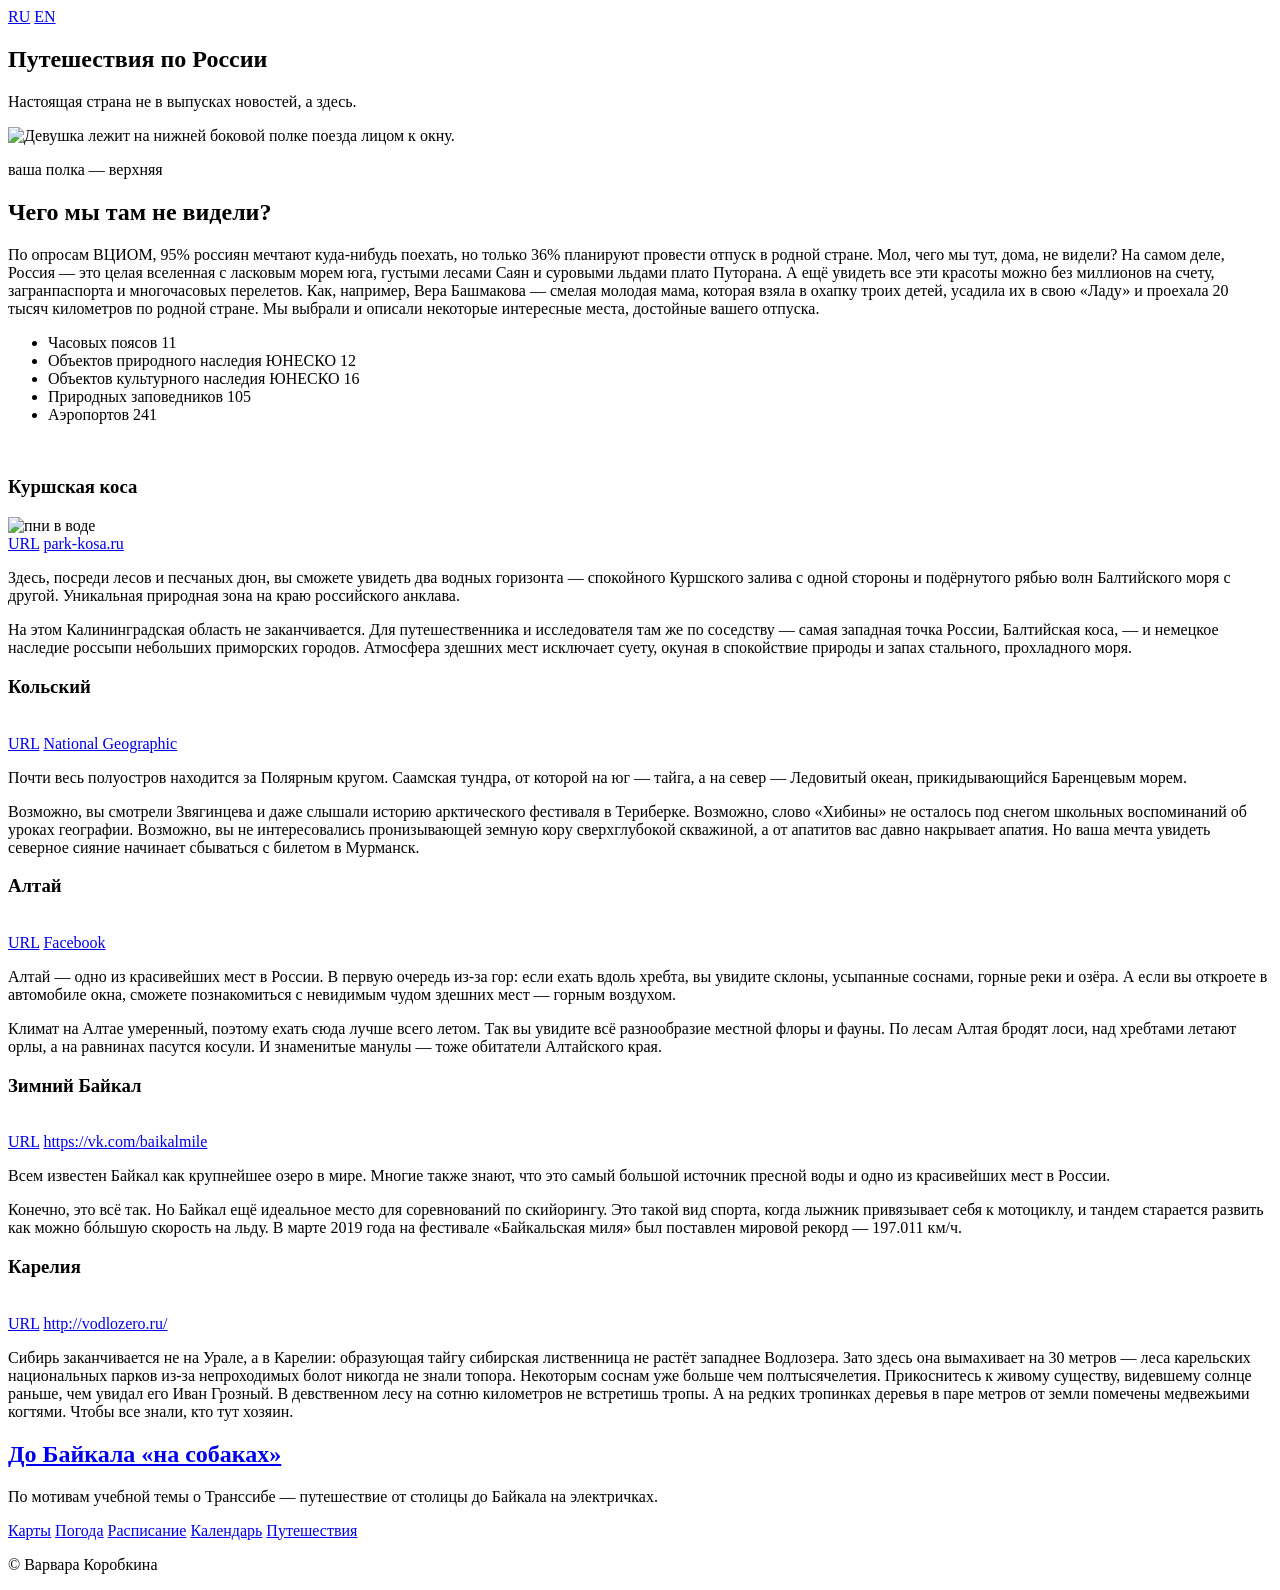
==== index.html @ 1b1a6d59 "испарвленная верства по итогам лайвкодинга" ====
<!DOCTYPE html>
<html lang="ru">
<head>
    <meta charset="UTF-8">
    <meta http-equiv="X-UA-Compatible" content="IE=edge">
    <meta name="viewport" content="width=device-width, initial-scale=1.0">
    <link rel="stylesheet" href="./pages/index.css">
    <title>Document</title>
</head>
<body>
    <div class="page">
      <header class="header">
        <div class="logo"></div>
        <div class="header__lang-links">
            <a class="header__lang-link" href="#">RU</a>
            <a class="header__lang-link" href="#">EN</a>
        </div>
      </header>  
      <section class="lead">
        <h1 class="lead__title">Путешествия по России</h2>
        <p class="lead__subtitle">Настоящая страна не в выпусках новостей, а здесь.</p>
        <img class="lead__main-illustration" src="./images/kalegin-michail-179870-unsplash.jpeg" alt="Девушка лежит на нижней боковой полке поезда лицом к окну.">
        <div class="lead__map"></div>
        <p class="lead__caption">ваша полка — верхняя</p>
        </section> 
      <section class="intro">
        <h2 class="intro__title">Чего мы там не видели?</h2>
        <p class="intro__text">По опросам ВЦИОМ, 95% россиян мечтают куда-нибудь поехать, но только 36% планируют провести отпуск в родной стране.
        Мол, чего мы тут, дома, не видели? На самом деле, Россия — это целая вселенная с ласковым морем юга, густыми лесами 
        Саян и суровыми льдами плато Путорана. А ещё увидеть все эти красоты можно без миллионов на счету, 
        загранпаспорта и многочасовых перелетов. Как, например, Вера Башмакова — смелая молодая мама, 
        которая взяла в охапку троих детей, усадила их в свою «Ладу» и проехала 20 тысяч километров по родной стране. 
        Мы выбрали и описали некоторые интересные места, достойные вашего отпуска.</p>
        <ul class="list">
          <li class="list__item">Часовых поясов 11</li>
          <li class="list__item">Объектов природного наследия ЮНЕСКО 12</li>
          <li class="list__item">Объектов культурного наследия ЮНЕСКО 16</li>
          <li class="list__item">Природных заповедников 105</li>
          <li class="list__item">Аэропортов 241</li>
        </ul>
      </section>
      <section class="photo-grid">
        <img class="phpto-grid__item" src="./images/1__item.png" alt="">
        <img class="phpto-grid__item" src="./images/2__item.png" alt="">
        <img class="phpto-grid__item" src="./images/3__item.png" alt="">
        <img class="phpto-grid__item" src="./images/4__item.png" alt="">
        <img class="phpto-grid__item" src="./images/5__item.png" alt="">
        <img class="phpto-grid__item" src="./images/6__item.png" alt="">
        <img class="phpto-grid__item" src="./images/7__item.png" alt="">
        <img class="phpto-grid__item" src="./images/8__item.png" alt="">
        <img class="phpto-grid__item" src="./images/9__item.png" alt="">
        <img class="phpto-grid__item" src="./images/10__item.png" alt="">
        <img class="phpto-grid__item" src="./images/11__item.png" alt="">
        <img class="phpto-grid__item" src="./images/12__item.png" alt="">
      </section>
      <section class="places">
        <div class="place">
          <h3 class="place__title">Куршская коса</h3>
          <img class="place__image" src="./images/kurshskaya-kosa__image.png" alt="пни в воде">
          <div class="place__website">
            <a class="place__url-heading" href="#">URL</a>
            <a class="place__link" href="http://park-kosa.ru">park-kosa.ru</a>
          </div>
          <p class="place__paragraph">Здесь, посреди лесов и песчаных дюн, вы сможете увидеть два водных горизонта — спокойного Куршского залива с одной стороны 
              и подёрнутого рябью волн Балтийского моря 
              с другой. Уникальная природная зона на краю российского анклава.</p>
          <p class="place__paragraph">На этом Калининградская область не заканчивается. Для путешественника 
              и исследователя там же по соседству — самая западная точка России, Балтийская коса, — 
              и немецкое наследие россыпи небольших приморских городов. Атмосфера здешних мест исключает суету, окуная в спокойствие природы 
              и запах стального, прохладного моря.</p>
        </div>
        <div class="place">
          <h3 class="place__title">Кольский</h3>
          <img class="place__image" src="./images/kolskiy__image.png" alt="">
          <div class="place__website">
            <a class="place__url-heading" href="#">URL</a>
            <a class="place__link" href="https://yourshot.nationalgeographic.com/photos/?keywords=kolskiy">National Geographic</a>
          </div>
          <p class="place__paragraph">Почти весь полуостров находится за Полярным кругом. Саамская тундра, от которой на юг — 
            тайга, а на север — Ледовитый океан, прикидывающийся Баренцевым морем.</p>
          <p class="place__paragraph">Возможно, вы смотрели Звягинцева и даже слышали историю арктического фестиваля 
            в Териберке. Возможно, слово «Хибины» не осталось под снегом школьных воспоминаний 
            об уроках географии. Возможно, вы не интересовались пронизывающей земную кору сверхглубокой скважиной, а от апатитов вас давно накрывает апатия. Но ваша мечта увидеть северное сияние начинает сбываться с билетом
            в Мурманск.</p>
        </div>
        <div class="place">
          <h3 class="place__title">Алтай</h3>
          <img class="place__image" src="./images/altay__image.png" alt="">
          <div class="place__website">
            <a class="place__url-heading" href="#">URL</a>
            <a class="place__link" href="https://www.facebook.com/vera.bashmakova/posts/10156011613718822">Facebook</a>
          </div>
          <p class="place__paragraph">Алтай — одно из красивейших мест в России. 
            В первую очередь из-за гор: если ехать вдоль хребта, вы увидите склоны, усыпанные соснами, горные реки и озёра. А если вы откроете 
            в автомобиле окна, сможете познакомиться 
            с невидимым чудом здешних мест — горным воздухом.</p>
          <p class="place__paragraph">Климат на Алтае умеренный, поэтому ехать сюда лучше всего летом. Так вы увидите всё разнообразие местной флоры и фауны. По лесам Алтая бродят лоси, над хребтами летают орлы, 
            а на равнинах пасутся косули. И знаменитые манулы — тоже обитатели Алтайского края.</p>
        </div>
        <div class="place">
          <h3 class="place__title">Зимний Байкал</h3>
          <img class="place__image" src="./images/zim-baykal__image.png" alt="">
          <div class="place__website">
            <a class="place__url-heading" href="#">URL</a>
            <a class="place__link" href="https://vk.com/baikalmile">https://vk.com/baikalmile</a>
          </div>
          <p class="place__paragraph">Всем известен Байкал как крупнейшее озеро 
            в мире. Многие также знают, что это самый большой источник пресной воды и одно 
            из красивейших мест в России.</p>
          <p class="place__paragraph">Конечно, это всё так. 
            Но Байкал ещё идеальное место для соревнований по скийорингу. 
            Это такой вид спорта, когда лыжник привязывает себя к мотоциклу, 
            и тандем старается развить как можно бóльшую скорость на льду. 
            В марте 2019 года на фестивале «Байкальская миля» был поставлен мировой рекорд — 197.011 км/ч.</p>
        </div>
        <div class="place">
          <h3 class="place__title">Карелия</h3>
          <img class="place__image" src="./images/kareliya__image.png" alt="">
          <div class="place__website">
            <a class="place__url-heading" href="#">URL</a>
            <a class="place__link" href="http://vodlozero.ru">http://vodlozero.ru/</a>
          </div>
          <p class="place__paragraph">Сибирь заканчивается не на Урале, а в Карелии: образующая тайгу сибирская лиственница не растёт западнее Водлозера. 
            Зато здесь она вымахивает на 30 метров — леса карельских национальных парков из-за непроходимых болот никогда не знали топора. 
            Некоторым соснам уже больше чем полтысячелетия. Прикоснитесь к живому существу, видевшему солнце раньше, чем увидал его Иван Грозный. 
            В девственном лесу на сотню километров не встретишь тропы. А на редких тропинках деревья в паре метров от земли помечены медвежьими когтями. 
            Чтобы все знали, кто тут хозяин.</p>
        </div>
      </section>
      <section class="cover">
        <a class="cover__link" href="https://stampsy.com/na-elektrichkakh-do-baikala"><h2 class="cover__title">До Байкала «на собаках»</h2></a>
        <p class="cover__subtitle">По мотивам учебной темы о Транссибе — путешествие от столицы до Байкала на электричках.</p>
        <div class="cover__overlay"></div>
      </section>
      <footer class="footer">
        <nav class="footer__navigation">
            <a class="footer__link" href="https://yandex.ru/maps">Карты</a>
            <a class="footer__link" href="https://yandex.ru/pogoda">Погода</a>
            <a class="footer__link" href="https://rasp.yandex.ru">Расписание</a>
            <a class="footer__link" href="https://calendar.yandex.ru">Календарь</a>
            <a class="footer__link" href="https://travel.yandex.ru">Путешествия</a>
        </nav>
        <p class="footer__copyright">&copy; Варвара Коробкина</p>
      </footer>

    
</body>
</html>
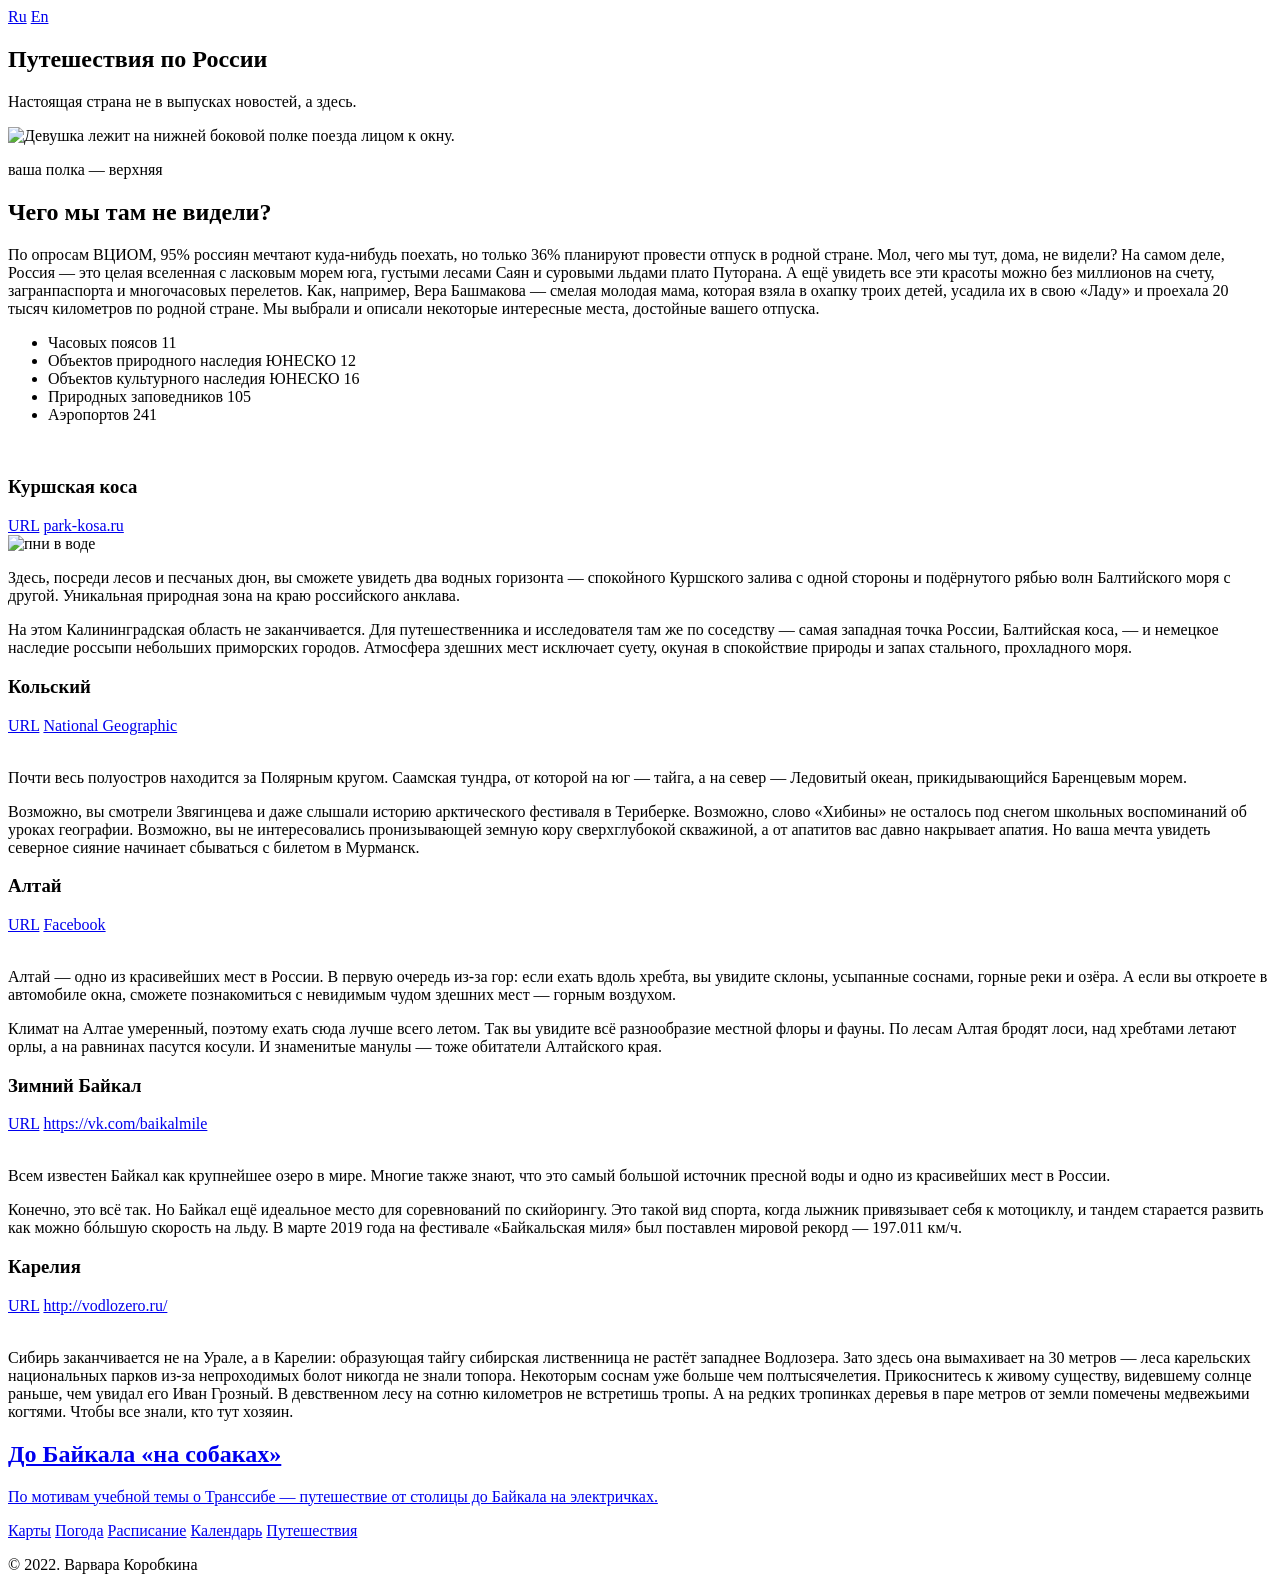
==== commit 60039d57: "медиазапросы" ====
--- a/index.html
+++ b/index.html
@@ -1,5 +1,5 @@
 <!DOCTYPE html>
-<html lang="ru">
+<html lang="en">
 <head>
     <meta charset="UTF-8">
     <meta http-equiv="X-UA-Compatible" content="IE=edge">
@@ -12,15 +12,14 @@
       <header class="header">
         <div class="logo"></div>
         <div class="header__lang-links">
-            <a class="header__lang-link" href="#">RU</a>
-            <a class="header__lang-link" href="#">EN</a>
+            <a class="header__lang-link" href="#">Ru</a>
+            <a class="header__lang-link" href="#">En</a>
         </div>
       </header>  
       <section class="lead">
-        <h1 class="lead__title">Путешествия по России</h2>
+        <h1 class="lead__title">Путешествия по России</h1>
         <p class="lead__subtitle">Настоящая страна не в выпусках новостей, а здесь.</p>
-        <img class="lead__main-illustration" src="./images/kalegin-michail-179870-unsplash.jpeg" alt="Девушка лежит на нижней боковой полке поезда лицом к окну.">
-        <div class="lead__map"></div>
+        <img class="lead__main-illustration" src="./images/lead__image.png" alt="Девушка лежит на нижней боковой полке поезда лицом к окну.">
         <p class="lead__caption">ваша полка — верхняя</p>
         </section> 
       <section class="intro">
@@ -31,106 +30,117 @@
         загранпаспорта и многочасовых перелетов. Как, например, Вера Башмакова — смелая молодая мама, 
         которая взяла в охапку троих детей, усадила их в свою «Ладу» и проехала 20 тысяч километров по родной стране. 
         Мы выбрали и описали некоторые интересные места, достойные вашего отпуска.</p>
-        <ul class="list">
-          <li class="list__item">Часовых поясов 11</li>
-          <li class="list__item">Объектов природного наследия ЮНЕСКО 12</li>
-          <li class="list__item">Объектов культурного наследия ЮНЕСКО 16</li>
-          <li class="list__item">Природных заповедников 105</li>
-          <li class="list__item">Аэропортов 241</li>
+        <ul class="intro__list">
+          <li class="intro__list-item">Часовых поясов 11</li>
+          <li class="intro__list-item">Объектов природного наследия ЮНЕСКО 12</li>
+          <li class="intro__list-item">Объектов культурного наследия ЮНЕСКО 16</li>
+          <li class="intro__list-item">Природных заповедников 105</li>
+          <li class="intro__list-item">Аэропортов 241</li>
         </ul>
       </section>
       <section class="photo-grid">
-        <img class="phpto-grid__item" src="./images/1__item.png" alt="">
-        <img class="phpto-grid__item" src="./images/2__item.png" alt="">
-        <img class="phpto-grid__item" src="./images/3__item.png" alt="">
-        <img class="phpto-grid__item" src="./images/4__item.png" alt="">
-        <img class="phpto-grid__item" src="./images/5__item.png" alt="">
-        <img class="phpto-grid__item" src="./images/6__item.png" alt="">
-        <img class="phpto-grid__item" src="./images/7__item.png" alt="">
-        <img class="phpto-grid__item" src="./images/8__item.png" alt="">
-        <img class="phpto-grid__item" src="./images/9__item.png" alt="">
-        <img class="phpto-grid__item" src="./images/10__item.png" alt="">
-        <img class="phpto-grid__item" src="./images/11__item.png" alt="">
-        <img class="phpto-grid__item" src="./images/12__item.png" alt="">
+        <img class="photo-grid__item" src="./images/1__item.png" alt="">
+        <img class="photo-grid__item" src="./images/2__item.png" alt="">
+        <img class="photo-grid__item" src="./images/3__item.png" alt="">
+        <img class="photo-grid__item" src="./images/4__item.png" alt="">
+        <img class="photo-grid__item" src="./images/5__item.png" alt="">
+        <img class="photo-grid__item" src="./images/6__item.png" alt="">
+        <img class="photo-grid__item" src="./images/7__item.png" alt="">
+        <img class="photo-grid__item" src="./images/8__item.png" alt="">
+        <img class="photo-grid__item" src="./images/9__item.png" alt="">
+        <img class="photo-grid__item" src="./images/10__item.png" alt="">
+        <img class="photo-grid__item" src="./images/11__item.png" alt="">
+        <img class="photo-grid__item" src="./images/12__item.png" alt="">
       </section>
       <section class="places">
-        <div class="place">
+        <article class="place">
           <h3 class="place__title">Куршская коса</h3>
-          <img class="place__image" src="./images/kurshskaya-kosa__image.png" alt="пни в воде">
           <div class="place__website">
             <a class="place__url-heading" href="#">URL</a>
             <a class="place__link" href="http://park-kosa.ru">park-kosa.ru</a>
           </div>
-          <p class="place__paragraph">Здесь, посреди лесов и песчаных дюн, вы сможете увидеть два водных горизонта — спокойного Куршского залива с одной стороны 
+          <img class="place__image" src="./images/kurshskaya-kosa__image.png" alt="пни в воде">
+          <div class="plase__text">
+            <p class="place__paragraph">Здесь, посреди лесов и песчаных дюн, вы сможете увидеть два водных горизонта — спокойного Куршского залива с одной стороны 
               и подёрнутого рябью волн Балтийского моря 
               с другой. Уникальная природная зона на краю российского анклава.</p>
-          <p class="place__paragraph">На этом Калининградская область не заканчивается. Для путешественника 
+            <p class="place__paragraph">На этом Калининградская область не заканчивается. Для путешественника 
               и исследователя там же по соседству — самая западная точка России, Балтийская коса, — 
               и немецкое наследие россыпи небольших приморских городов. Атмосфера здешних мест исключает суету, окуная в спокойствие природы 
               и запах стального, прохладного моря.</p>
-        </div>
-        <div class="place">
+          </div>
+        </article>
+        <article class="place">
           <h3 class="place__title">Кольский</h3>
-          <img class="place__image" src="./images/kolskiy__image.png" alt="">
           <div class="place__website">
             <a class="place__url-heading" href="#">URL</a>
             <a class="place__link" href="https://yourshot.nationalgeographic.com/photos/?keywords=kolskiy">National Geographic</a>
           </div>
-          <p class="place__paragraph">Почти весь полуостров находится за Полярным кругом. Саамская тундра, от которой на юг — 
-            тайга, а на север — Ледовитый океан, прикидывающийся Баренцевым морем.</p>
-          <p class="place__paragraph">Возможно, вы смотрели Звягинцева и даже слышали историю арктического фестиваля 
-            в Териберке. Возможно, слово «Хибины» не осталось под снегом школьных воспоминаний 
-            об уроках географии. Возможно, вы не интересовались пронизывающей земную кору сверхглубокой скважиной, а от апатитов вас давно накрывает апатия. Но ваша мечта увидеть северное сияние начинает сбываться с билетом
-            в Мурманск.</p>
-        </div>
-        <div class="place">
+          <img class="place__image" src="./images/kolskiy__image.png" alt="">
+          <div class="plase__text">
+            <p class="place__paragraph">Почти весь полуостров находится за Полярным кругом. Саамская тундра, от которой на юг — 
+              тайга, а на север — Ледовитый океан, прикидывающийся Баренцевым морем.</p>
+            <p class="place__paragraph"> Возможно, вы смотрели Звягинцева и даже слышали историю арктического фестиваля 
+              в Териберке. Возможно, слово «Хибины» не осталось под снегом школьных воспоминаний 
+              об уроках географии. Возможно, вы не интересовались пронизывающей земную кору сверхглубокой скважиной, а от апатитов вас давно накрывает апатия. Но ваша мечта увидеть северное сияние начинает сбываться с билетом
+              в Мурманск.</p>
+          </div>
+        </article>
+        <article class="place">
           <h3 class="place__title">Алтай</h3>
-          <img class="place__image" src="./images/altay__image.png" alt="">
           <div class="place__website">
             <a class="place__url-heading" href="#">URL</a>
             <a class="place__link" href="https://www.facebook.com/vera.bashmakova/posts/10156011613718822">Facebook</a>
           </div>
-          <p class="place__paragraph">Алтай — одно из красивейших мест в России. 
-            В первую очередь из-за гор: если ехать вдоль хребта, вы увидите склоны, усыпанные соснами, горные реки и озёра. А если вы откроете 
-            в автомобиле окна, сможете познакомиться 
-            с невидимым чудом здешних мест — горным воздухом.</p>
-          <p class="place__paragraph">Климат на Алтае умеренный, поэтому ехать сюда лучше всего летом. Так вы увидите всё разнообразие местной флоры и фауны. По лесам Алтая бродят лоси, над хребтами летают орлы, 
-            а на равнинах пасутся косули. И знаменитые манулы — тоже обитатели Алтайского края.</p>
-        </div>
-        <div class="place">
+          <img class="place__image" src="./images/altay__image.png" alt="">
+          <div class="plase__text">
+            <p class="place__paragraph">Алтай — одно из красивейших мест в России. 
+             В первую очередь из-за гор: если ехать вдоль хребта, вы увидите склоны, усыпанные соснами, горные реки и озёра. А если вы откроете 
+             в автомобиле окна, сможете познакомиться 
+             с невидимым чудом здешних мест — горным воздухом.</p>
+            <p class="place__paragraph">Климат на Алтае умеренный, поэтому ехать сюда лучше всего летом. Так вы увидите всё разнообразие местной флоры и фауны. По лесам Алтая бродят лоси, над хребтами летают орлы, 
+             а на равнинах пасутся косули. И знаменитые манулы — тоже обитатели Алтайского края.</p>
+          </div>
+        </article>
+        <article class="place">
           <h3 class="place__title">Зимний Байкал</h3>
-          <img class="place__image" src="./images/zim-baykal__image.png" alt="">
           <div class="place__website">
             <a class="place__url-heading" href="#">URL</a>
             <a class="place__link" href="https://vk.com/baikalmile">https://vk.com/baikalmile</a>
           </div>
-          <p class="place__paragraph">Всем известен Байкал как крупнейшее озеро 
+          <img class="place__image" src="./images/zim-baykal__image.png" alt="">
+          <div class="plase__text">
+            <p class="place__paragraph">Всем известен Байкал как крупнейшее озеро 
             в мире. Многие также знают, что это самый большой источник пресной воды и одно 
             из красивейших мест в России.</p>
-          <p class="place__paragraph">Конечно, это всё так. 
+            <p class="place__paragraph">Конечно, это всё так. 
             Но Байкал ещё идеальное место для соревнований по скийорингу. 
             Это такой вид спорта, когда лыжник привязывает себя к мотоциклу, 
             и тандем старается развить как можно бóльшую скорость на льду. 
             В марте 2019 года на фестивале «Байкальская миля» был поставлен мировой рекорд — 197.011 км/ч.</p>
-        </div>
-        <div class="place">
+          </div>
+        </article>
+        <article class="place">
           <h3 class="place__title">Карелия</h3>
-          <img class="place__image" src="./images/kareliya__image.png" alt="">
           <div class="place__website">
             <a class="place__url-heading" href="#">URL</a>
             <a class="place__link" href="http://vodlozero.ru">http://vodlozero.ru/</a>
           </div>
-          <p class="place__paragraph">Сибирь заканчивается не на Урале, а в Карелии: образующая тайгу сибирская лиственница не растёт западнее Водлозера. 
-            Зато здесь она вымахивает на 30 метров — леса карельских национальных парков из-за непроходимых болот никогда не знали топора. 
-            Некоторым соснам уже больше чем полтысячелетия. Прикоснитесь к живому существу, видевшему солнце раньше, чем увидал его Иван Грозный. 
-            В девственном лесу на сотню километров не встретишь тропы. А на редких тропинках деревья в паре метров от земли помечены медвежьими когтями. 
-            Чтобы все знали, кто тут хозяин.</p>
-        </div>
+          <img class="place__image" src="./images/kareliya__image.png" alt="">
+          <div class="plase__text">
+            <p class="place__paragraph">Сибирь заканчивается не на Урале, а в Карелии: образующая тайгу сибирская лиственница не растёт западнее Водлозера. 
+              Зато здесь она вымахивает на 30 метров — леса карельских национальных парков из-за непроходимых болот никогда не знали топора. 
+              Некоторым соснам уже больше чем полтысячелетия. Прикоснитесь к живому существу, видевшему солнце раньше, чем увидал его Иван Грозный. 
+              В девственном лесу на сотню километров не встретишь тропы. А на редких тропинках деревья в паре метров от земли помечены медвежьими когтями. 
+              Чтобы все знали, кто тут хозяин.</p>
+          </div>
+        </article>
       </section>
       <section class="cover">
-        <a class="cover__link" href="https://stampsy.com/na-elektrichkakh-do-baikala"><h2 class="cover__title">До Байкала «на собаках»</h2></a>
-        <p class="cover__subtitle">По мотивам учебной темы о Транссибе — путешествие от столицы до Байкала на электричках.</p>
-        <div class="cover__overlay"></div>
+        <a class="cover__link" href="https://stampsy.com/na-elektrichkakh-do-baikala">
+          <h2 class="cover__title">До Байкала «на собаках»</h2>
+          <p class="cover__subtitle">По мотивам учебной темы о Транссибе — путешествие от столицы до Байкала на электричках.</p>
+        </a>
       </section>
       <footer class="footer">
         <nav class="footer__navigation">
@@ -140,7 +150,7 @@
             <a class="footer__link" href="https://calendar.yandex.ru">Календарь</a>
             <a class="footer__link" href="https://travel.yandex.ru">Путешествия</a>
         </nav>
-        <p class="footer__copyright">&copy; Варвара Коробкина</p>
+        <p class="footer__copyright">&copy; 2022. Варвара Коробкина</p>
       </footer>
 
     
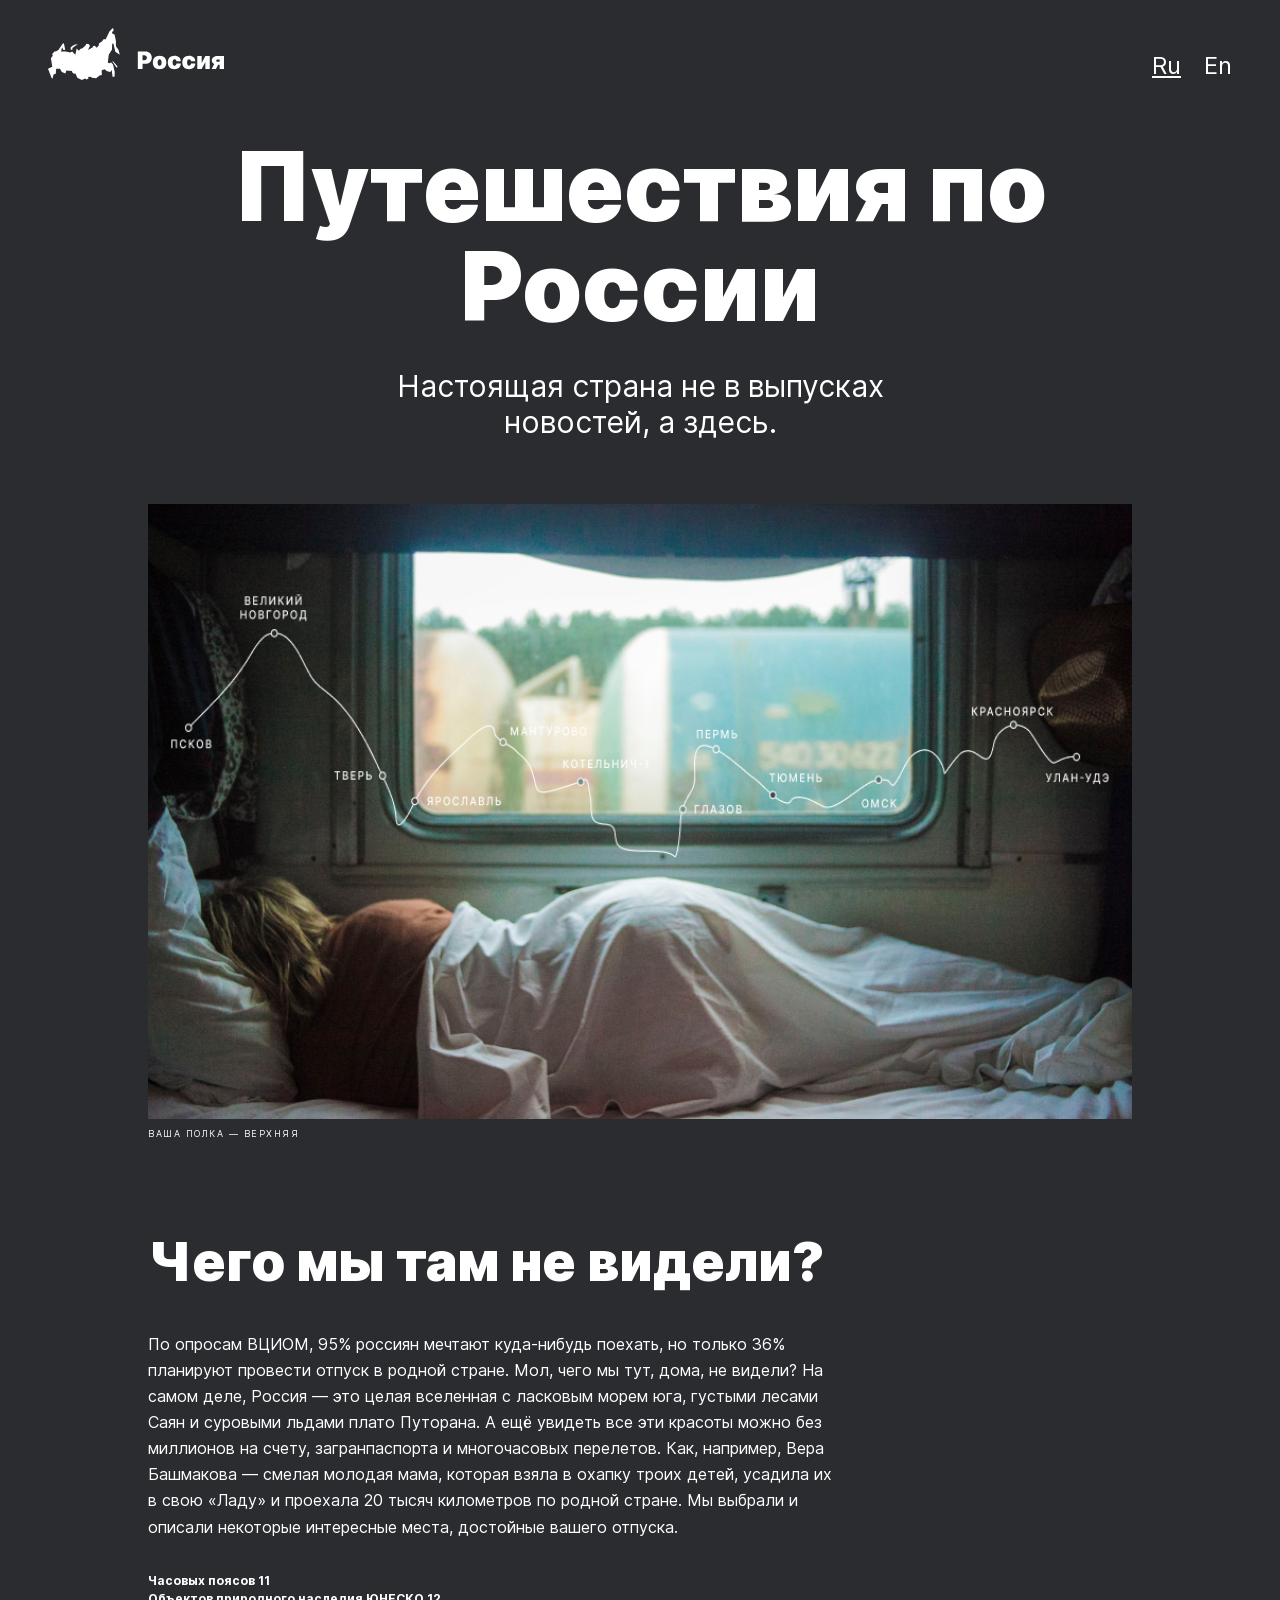
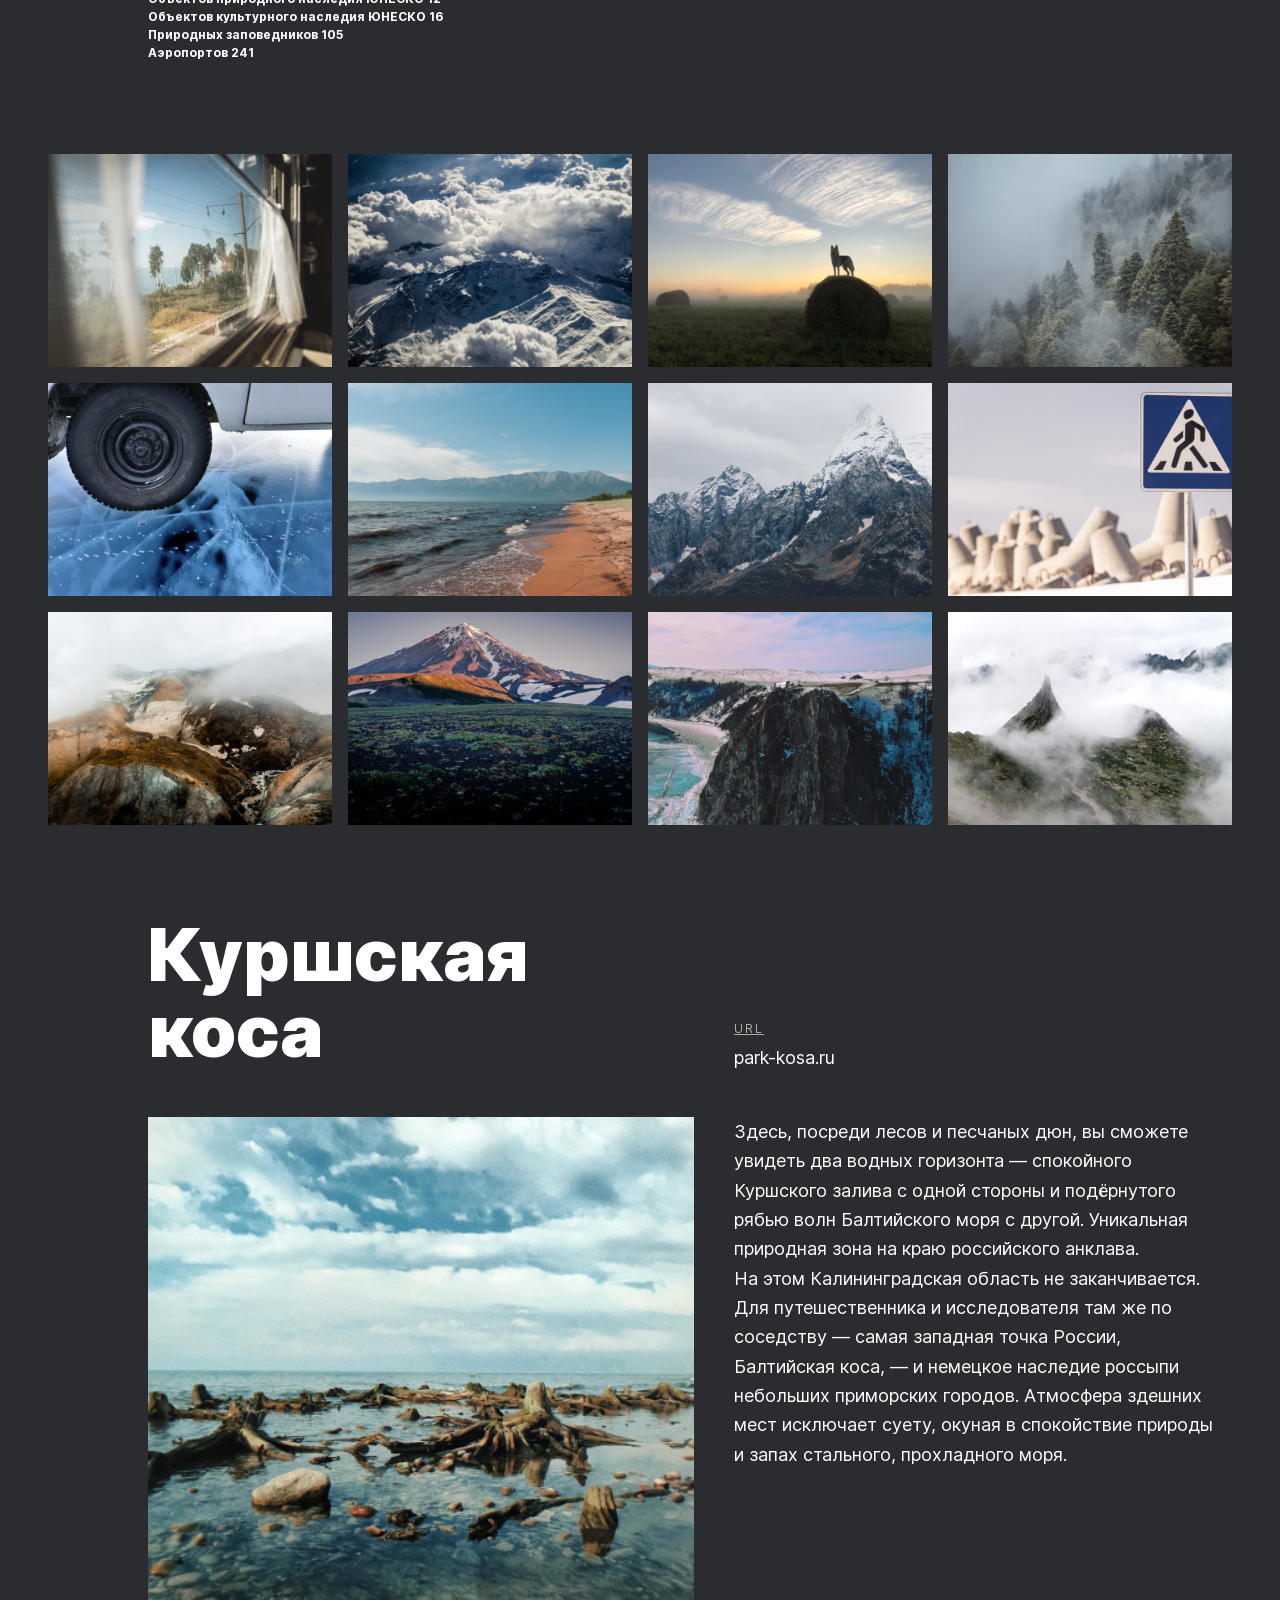
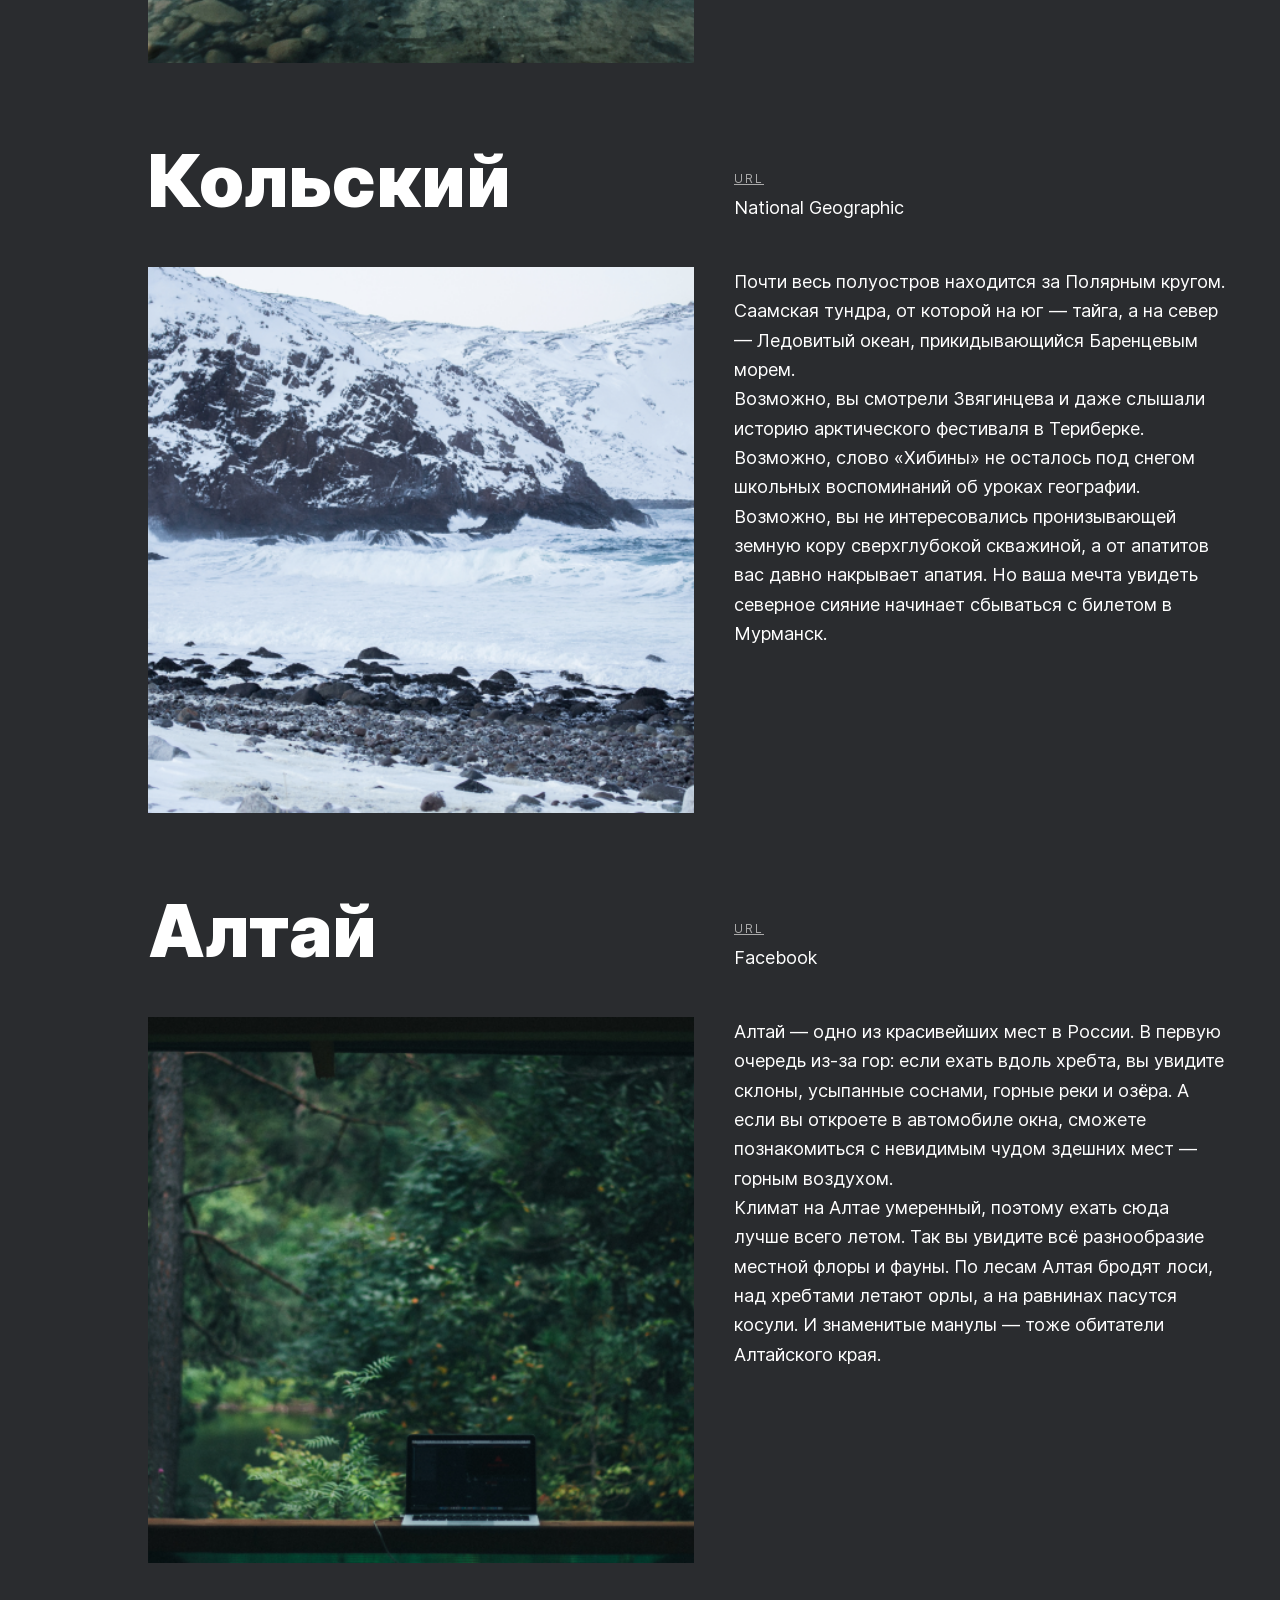
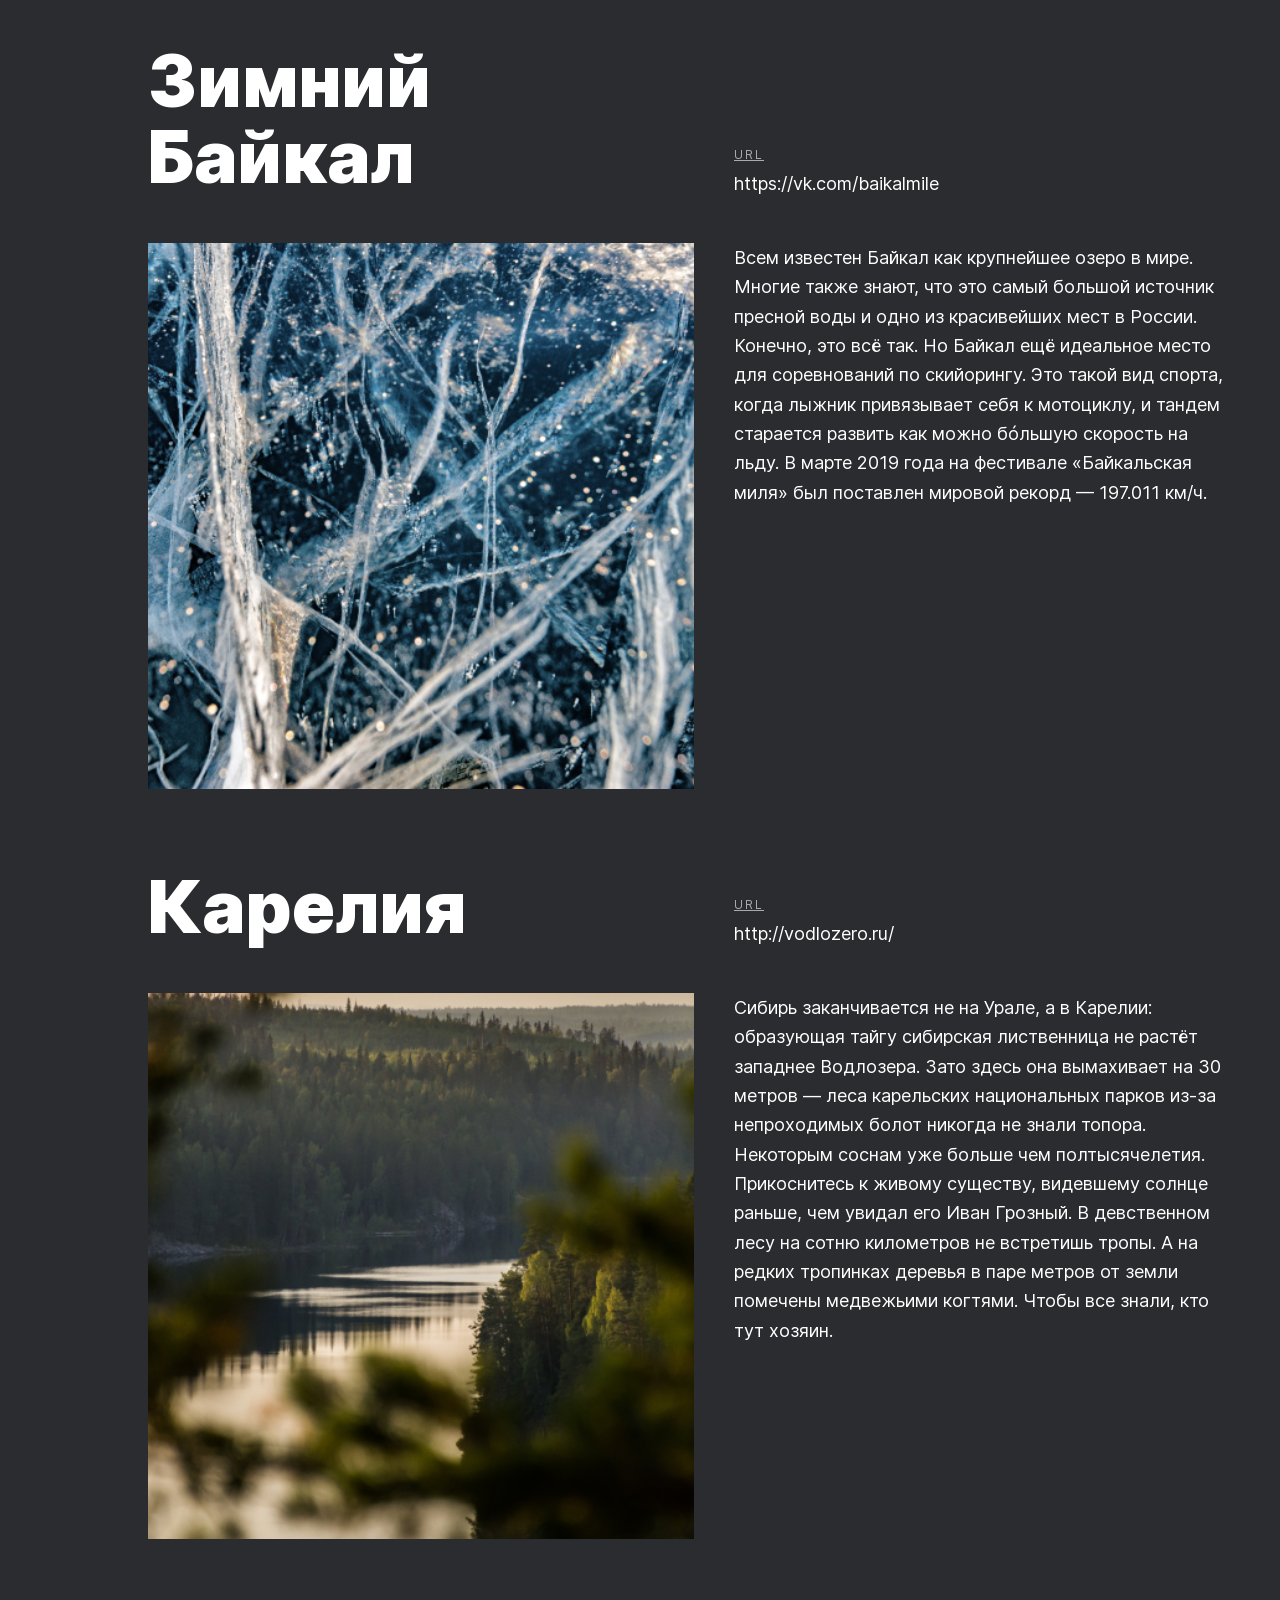
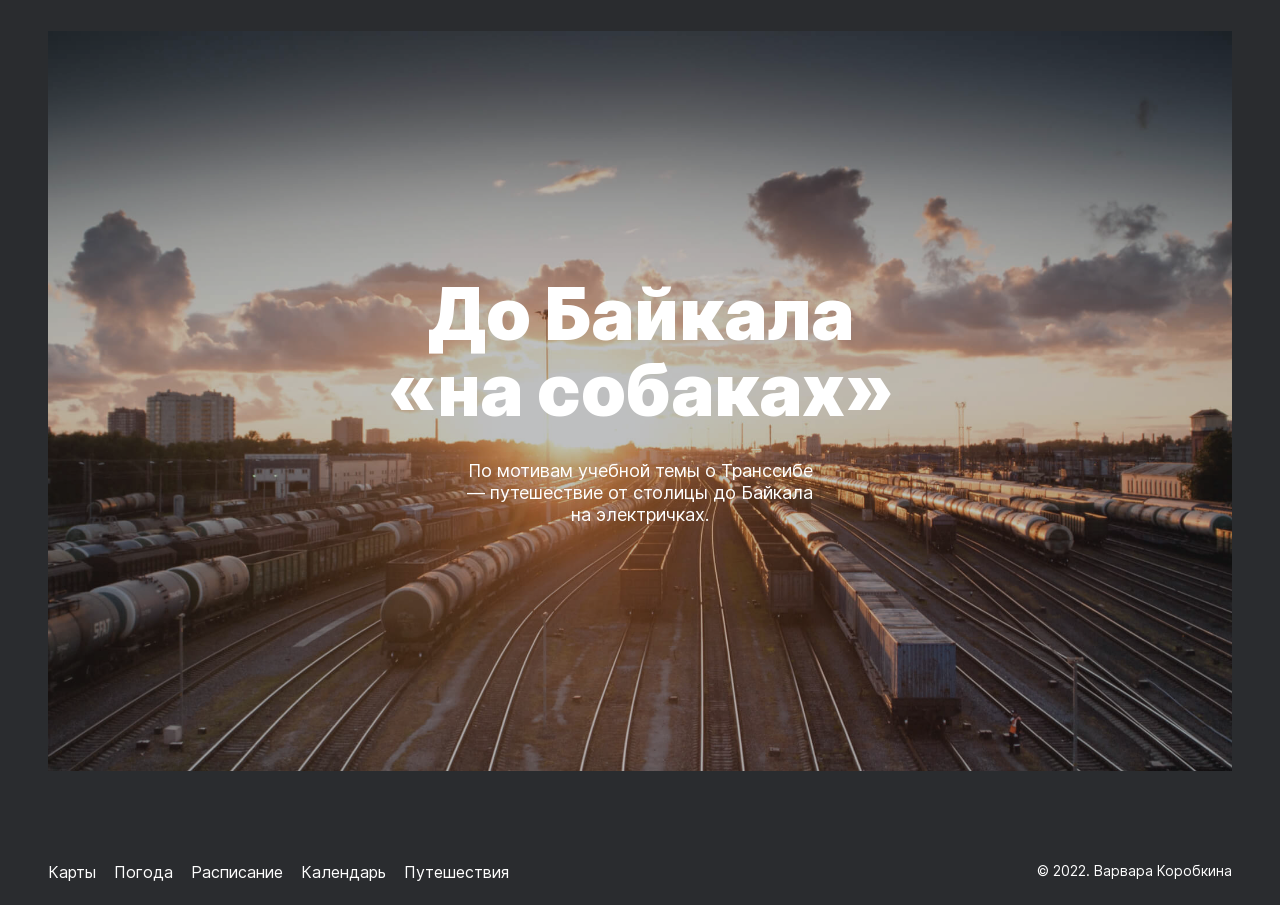
==== commit b01a7d19: "последняя верстка" ====
--- a/index.html
+++ b/index.html
@@ -7,138 +7,138 @@
     <link rel="stylesheet" href="./pages/index.css">
     <title>Document</title>
 </head>
-<body>
-    <div class="page">
-      <header class="header">
-        <div class="logo"></div>
-        <div class="header__lang-links">
-            <a class="header__lang-link" href="#">Ru</a>
-            <a class="header__lang-link" href="#">En</a>
-        </div>
-      </header>  
-      <section class="lead">
-        <h1 class="lead__title">Путешествия по России</h1>
-        <p class="lead__subtitle">Настоящая страна не в выпусках новостей, а здесь.</p>
-        <img class="lead__main-illustration" src="./images/lead__image.png" alt="Девушка лежит на нижней боковой полке поезда лицом к окну.">
-        <p class="lead__caption">ваша полка — верхняя</p>
-        </section> 
-      <section class="intro">
-        <h2 class="intro__title">Чего мы там не видели?</h2>
-        <p class="intro__text">По опросам ВЦИОМ, 95% россиян мечтают куда-нибудь поехать, но только 36% планируют провести отпуск в родной стране.
+<body class="background">
+  <div class="page">
+    <header class="header">
+      <div class="logo"></div>
+      <div class="header__lang-links">
+          <a class="header__lang-link" href="#">Ru</a>
+          <a class="header__lang-link" href="#">En</a>
+      </div>
+   </header>  
+    <section class="lead">
+      <h1 class="lead__title">Путешествия по России</h1>
+      <p class="lead__subtitle">Настоящая страна не в выпусках новостей, а здесь.</p>
+      <img class="lead__main-illustration" src="./images/lead__image.png" alt="Девушка лежит на нижней боковой полке поезда лицом к окну.">
+      <p class="lead__caption">ваша полка — верхняя</p>
+    </section> 
+    <section class="intro">
+      <h2 class="intro__title">Чего мы там не видели?</h2>
+      <p class="intro__text">По опросам ВЦИОМ, 95% россиян мечтают куда-нибудь поехать, но только 36% планируют провести отпуск в родной стране.
         Мол, чего мы тут, дома, не видели? На самом деле, Россия — это целая вселенная с ласковым морем юга, густыми лесами 
         Саян и суровыми льдами плато Путорана. А ещё увидеть все эти красоты можно без миллионов на счету, 
         загранпаспорта и многочасовых перелетов. Как, например, Вера Башмакова — смелая молодая мама, 
         которая взяла в охапку троих детей, усадила их в свою «Ладу» и проехала 20 тысяч километров по родной стране. 
         Мы выбрали и описали некоторые интересные места, достойные вашего отпуска.</p>
-        <ul class="intro__list">
-          <li class="intro__list-item">Часовых поясов 11</li>
-          <li class="intro__list-item">Объектов природного наследия ЮНЕСКО 12</li>
-          <li class="intro__list-item">Объектов культурного наследия ЮНЕСКО 16</li>
-          <li class="intro__list-item">Природных заповедников 105</li>
-          <li class="intro__list-item">Аэропортов 241</li>
-        </ul>
-      </section>
-      <section class="photo-grid">
-        <img class="photo-grid__item" src="./images/1__item.png" alt="">
-        <img class="photo-grid__item" src="./images/2__item.png" alt="">
-        <img class="photo-grid__item" src="./images/3__item.png" alt="">
-        <img class="photo-grid__item" src="./images/4__item.png" alt="">
-        <img class="photo-grid__item" src="./images/5__item.png" alt="">
-        <img class="photo-grid__item" src="./images/6__item.png" alt="">
-        <img class="photo-grid__item" src="./images/7__item.png" alt="">
-        <img class="photo-grid__item" src="./images/8__item.png" alt="">
-        <img class="photo-grid__item" src="./images/9__item.png" alt="">
-        <img class="photo-grid__item" src="./images/10__item.png" alt="">
-        <img class="photo-grid__item" src="./images/11__item.png" alt="">
-        <img class="photo-grid__item" src="./images/12__item.png" alt="">
-      </section>
-      <section class="places">
-        <article class="place">
-          <h3 class="place__title">Куршская коса</h3>
-          <div class="place__website">
-            <a class="place__url-heading" href="#">URL</a>
-            <a class="place__link" href="http://park-kosa.ru">park-kosa.ru</a>
-          </div>
-          <img class="place__image" src="./images/kurshskaya-kosa__image.png" alt="пни в воде">
-          <div class="plase__text">
-            <p class="place__paragraph">Здесь, посреди лесов и песчаных дюн, вы сможете увидеть два водных горизонта — спокойного Куршского залива с одной стороны 
+      <ul class="intro__list">
+        <li class="intro__list-item">Часовых поясов 11</li>
+        <li class="intro__list-item">Объектов природного наследия ЮНЕСКО 12</li>
+        <li class="intro__list-item">Объектов культурного наследия ЮНЕСКО 16</li>
+        <li class="intro__list-item">Природных заповедников 105</li>
+        <li class="intro__list-item">Аэропортов 241</li>
+      </ul>
+    </section>
+    <section class="photo-grid">
+      <img class="photo-grid__item" src="./images/1__item.png" alt="">
+      <img class="photo-grid__item" src="./images/2__item.png" alt="">
+      <img class="photo-grid__item" src="./images/3__item.png" alt="">
+      <img class="photo-grid__item" src="./images/4__item.png" alt="">
+      <img class="photo-grid__item" src="./images/5__item.png" alt="">
+      <img class="photo-grid__item" src="./images/6__item.png" alt="">
+      <img class="photo-grid__item" src="./images/7__item.png" alt="">
+      <img class="photo-grid__item" src="./images/8__item.png" alt="">
+      <img class="photo-grid__item" src="./images/9__item.png" alt="">
+      <img class="photo-grid__item" src="./images/10__item.png" alt="">
+      <img class="photo-grid__item" src="./images/11__item.png" alt="">
+      <img class="photo-grid__item" src="./images/12__item.png" alt="">
+    </section>
+    <section class="places">
+      <article class="place">
+        <h3 class="place__title">Куршская коса</h3>
+        <div class="place__website">
+          <a class="place__url-heading" href="#">URL</a>
+          <a class="place__link" href="http://park-kosa.ru">park-kosa.ru</a>
+        </div>
+        <img class="place__image" src="./images/kurshskaya-kosa__image.png" alt="пни в воде">
+        <div class="plase__text">
+          <p class="place__paragraph">Здесь, посреди лесов и песчаных дюн, вы сможете увидеть два водных горизонта — спокойного Куршского залива с одной стороны 
               и подёрнутого рябью волн Балтийского моря 
               с другой. Уникальная природная зона на краю российского анклава.</p>
-            <p class="place__paragraph">На этом Калининградская область не заканчивается. Для путешественника 
+          <p class="place__paragraph">На этом Калининградская область не заканчивается. Для путешественника 
               и исследователя там же по соседству — самая западная точка России, Балтийская коса, — 
               и немецкое наследие россыпи небольших приморских городов. Атмосфера здешних мест исключает суету, окуная в спокойствие природы 
               и запах стального, прохладного моря.</p>
-          </div>
-        </article>
-        <article class="place">
-          <h3 class="place__title">Кольский</h3>
-          <div class="place__website">
-            <a class="place__url-heading" href="#">URL</a>
-            <a class="place__link" href="https://yourshot.nationalgeographic.com/photos/?keywords=kolskiy">National Geographic</a>
-          </div>
-          <img class="place__image" src="./images/kolskiy__image.png" alt="">
-          <div class="plase__text">
-            <p class="place__paragraph">Почти весь полуостров находится за Полярным кругом. Саамская тундра, от которой на юг — 
+        </div>
+      </article>
+      <article class="place">
+        <h3 class="place__title">Кольский</h3>
+        <div class="place__website">
+          <a class="place__url-heading" href="#">URL</a>
+          <a class="place__link" href="https://yourshot.nationalgeographic.com/photos/?keywords=kolskiy">National Geographic</a>
+        </div>
+        <img class="place__image" src="./images/kolskiy__image.png" alt="">
+        <div class="plase__text">
+          <p class="place__paragraph">Почти весь полуостров находится за Полярным кругом. Саамская тундра, от которой на юг — 
               тайга, а на север — Ледовитый океан, прикидывающийся Баренцевым морем.</p>
-            <p class="place__paragraph"> Возможно, вы смотрели Звягинцева и даже слышали историю арктического фестиваля 
+          <p class="place__paragraph"> Возможно, вы смотрели Звягинцева и даже слышали историю арктического фестиваля 
               в Териберке. Возможно, слово «Хибины» не осталось под снегом школьных воспоминаний 
               об уроках географии. Возможно, вы не интересовались пронизывающей земную кору сверхглубокой скважиной, а от апатитов вас давно накрывает апатия. Но ваша мечта увидеть северное сияние начинает сбываться с билетом
               в Мурманск.</p>
-          </div>
-        </article>
-        <article class="place">
-          <h3 class="place__title">Алтай</h3>
-          <div class="place__website">
-            <a class="place__url-heading" href="#">URL</a>
-            <a class="place__link" href="https://www.facebook.com/vera.bashmakova/posts/10156011613718822">Facebook</a>
-          </div>
-          <img class="place__image" src="./images/altay__image.png" alt="">
-          <div class="plase__text">
-            <p class="place__paragraph">Алтай — одно из красивейших мест в России. 
+        </div>
+      </article>
+      <article class="place">
+        <h3 class="place__title">Алтай</h3>
+        <div class="place__website">
+          <a class="place__url-heading" href="#">URL</a>
+          <a class="place__link" href="https://www.facebook.com/vera.bashmakova/posts/10156011613718822">Facebook</a>
+        </div>
+        <img class="place__image" src="./images/altay__image.png" alt="">
+        <div class="plase__text">
+          <p class="place__paragraph">Алтай — одно из красивейших мест в России. 
              В первую очередь из-за гор: если ехать вдоль хребта, вы увидите склоны, усыпанные соснами, горные реки и озёра. А если вы откроете 
              в автомобиле окна, сможете познакомиться 
              с невидимым чудом здешних мест — горным воздухом.</p>
-            <p class="place__paragraph">Климат на Алтае умеренный, поэтому ехать сюда лучше всего летом. Так вы увидите всё разнообразие местной флоры и фауны. По лесам Алтая бродят лоси, над хребтами летают орлы, 
+          <p class="place__paragraph">Климат на Алтае умеренный, поэтому ехать сюда лучше всего летом. Так вы увидите всё разнообразие местной флоры и фауны. По лесам Алтая бродят лоси, над хребтами летают орлы, 
              а на равнинах пасутся косули. И знаменитые манулы — тоже обитатели Алтайского края.</p>
-          </div>
-        </article>
-        <article class="place">
-          <h3 class="place__title">Зимний Байкал</h3>
-          <div class="place__website">
-            <a class="place__url-heading" href="#">URL</a>
-            <a class="place__link" href="https://vk.com/baikalmile">https://vk.com/baikalmile</a>
-          </div>
-          <img class="place__image" src="./images/zim-baykal__image.png" alt="">
-          <div class="plase__text">
-            <p class="place__paragraph">Всем известен Байкал как крупнейшее озеро 
+        </div>
+      </article>
+      <article class="place">
+        <h3 class="place__title">Зимний Байкал</h3>
+        <div class="place__website">
+          <a class="place__url-heading" href="#">URL</a>
+          <a class="place__link" href="https://vk.com/baikalmile">https://vk.com/baikalmile</a>
+        </div>
+        <img class="place__image" src="./images/zim-baykal__image.png" alt="">
+        <div class="plase__text">
+          <p class="place__paragraph">Всем известен Байкал как крупнейшее озеро 
             в мире. Многие также знают, что это самый большой источник пресной воды и одно 
             из красивейших мест в России.</p>
-            <p class="place__paragraph">Конечно, это всё так. 
+          <p class="place__paragraph">Конечно, это всё так. 
             Но Байкал ещё идеальное место для соревнований по скийорингу. 
             Это такой вид спорта, когда лыжник привязывает себя к мотоциклу, 
             и тандем старается развить как можно бóльшую скорость на льду. 
             В марте 2019 года на фестивале «Байкальская миля» был поставлен мировой рекорд — 197.011 км/ч.</p>
-          </div>
-        </article>
-        <article class="place">
-          <h3 class="place__title">Карелия</h3>
-          <div class="place__website">
-            <a class="place__url-heading" href="#">URL</a>
-            <a class="place__link" href="http://vodlozero.ru">http://vodlozero.ru/</a>
-          </div>
-          <img class="place__image" src="./images/kareliya__image.png" alt="">
-          <div class="plase__text">
-            <p class="place__paragraph">Сибирь заканчивается не на Урале, а в Карелии: образующая тайгу сибирская лиственница не растёт западнее Водлозера. 
+        </div>
+      </article>
+      <article class="place">
+        <h3 class="place__title">Карелия</h3>
+        <div class="place__website">
+          <a class="place__url-heading" href="#">URL</a>
+          <a class="place__link" href="http://vodlozero.ru">http://vodlozero.ru/</a>
+        </div>
+        <img class="place__image" src="./images/kareliya__image.png" alt="">
+        <div class="plase__text">
+          <p class="place__paragraph">Сибирь заканчивается не на Урале, а в Карелии: образующая тайгу сибирская лиственница не растёт западнее Водлозера. 
               Зато здесь она вымахивает на 30 метров — леса карельских национальных парков из-за непроходимых болот никогда не знали топора. 
               Некоторым соснам уже больше чем полтысячелетия. Прикоснитесь к живому существу, видевшему солнце раньше, чем увидал его Иван Грозный. 
               В девственном лесу на сотню километров не встретишь тропы. А на редких тропинках деревья в паре метров от земли помечены медвежьими когтями. 
               Чтобы все знали, кто тут хозяин.</p>
-          </div>
-        </article>
-      </section>
+        </div>
+      </article>
+    </section>
       <section class="cover">
         <a class="cover__link" href="https://stampsy.com/na-elektrichkakh-do-baikala">
-          <h2 class="cover__title">До Байкала «на собаках»</h2>
+          <h2 class="cover__title">До Байкала «на&nbsp;собаках»</h2>
           <p class="cover__subtitle">По мотивам учебной темы о Транссибе — путешествие от столицы до Байкала на электричках.</p>
         </a>
       </section>
@@ -152,7 +152,6 @@
         </nav>
         <p class="footer__copyright">&copy; 2022. Варвара Коробкина</p>
       </footer>
-
-    
+  </div>
 </body>
 </html>
--- a/pages/index.css
+++ b/pages/index.css
@@ -0,0 +1,42 @@
+@import url(../vendor/normalize.css);
+@import url(../font/Inter-3.19/Inter_Web/inter.css);
+@import url(../blocks/root/root.css);
+@import url(../blocks/header/header.css);
+@import url(../blocks/header/logo/logo.css);
+@import url(../blocks/header/__lang-links/header__lang-links.css);
+@import url(../blocks/header/__lang-link/header__lang-link.css);
+
+@import url(../blocks/lead/lead.css);
+@import url(../blocks/lead/__title/lead__title.css);
+@import url(../blocks/lead/__subtitle/lead__subtitle.css);
+@import url(../blocks/lead/__main-illustration/lead__main-illustration.css);
+@import url(../blocks/lead/__caption/lead__caption.css);
+
+@import url(../blocks/intro/intro.css);
+@import url(../blocks/intro/__title/intro__title.css);
+@import url(../blocks/intro/__text/intro__text.css);
+@import url(../blocks/intro/__list/intro__list.css);
+@import url(../blocks/intro/__item/intro__list-item.css);
+
+@import url(../blocks/photo-grid/photo-grid.css);
+@import url(../blocks/photo-grid/__item/photo-grid__item.css);
+
+@import url(../blocks/places/places.css);
+@import url(../blocks/place/place.css);
+@import url(../blocks/place/__title/place__title.css);
+@import url(../blocks/place/__image/place__image.css);
+@import url(../blocks/place/__website/place__website.css);
+@import url(../blocks/place/__url-heading/place__url-heading.css);
+@import url(../blocks/place/__link/place__link.css);
+@import url(../blocks/place/__text/place__text.css);
+@import url(../blocks/place/__paragraph/place__paragraph.css);
+
+@import url(../blocks/cover/cover.css);
+@import url(../blocks/cover/__title/cover__title.css);
+@import url(../blocks/cover/__link/cover__link.css);
+@import url(../blocks/cover/__subtitle/cover__subtitle.css);
+
+@import url(../blocks/footer/footer.css);
+@import url(../blocks/footer/__navigation/footer__navigation.css);
+@import url(../blocks/footer/__link/footer__link.css);
+@import url(../blocks/footer/__copyright/footer__copyright.css);
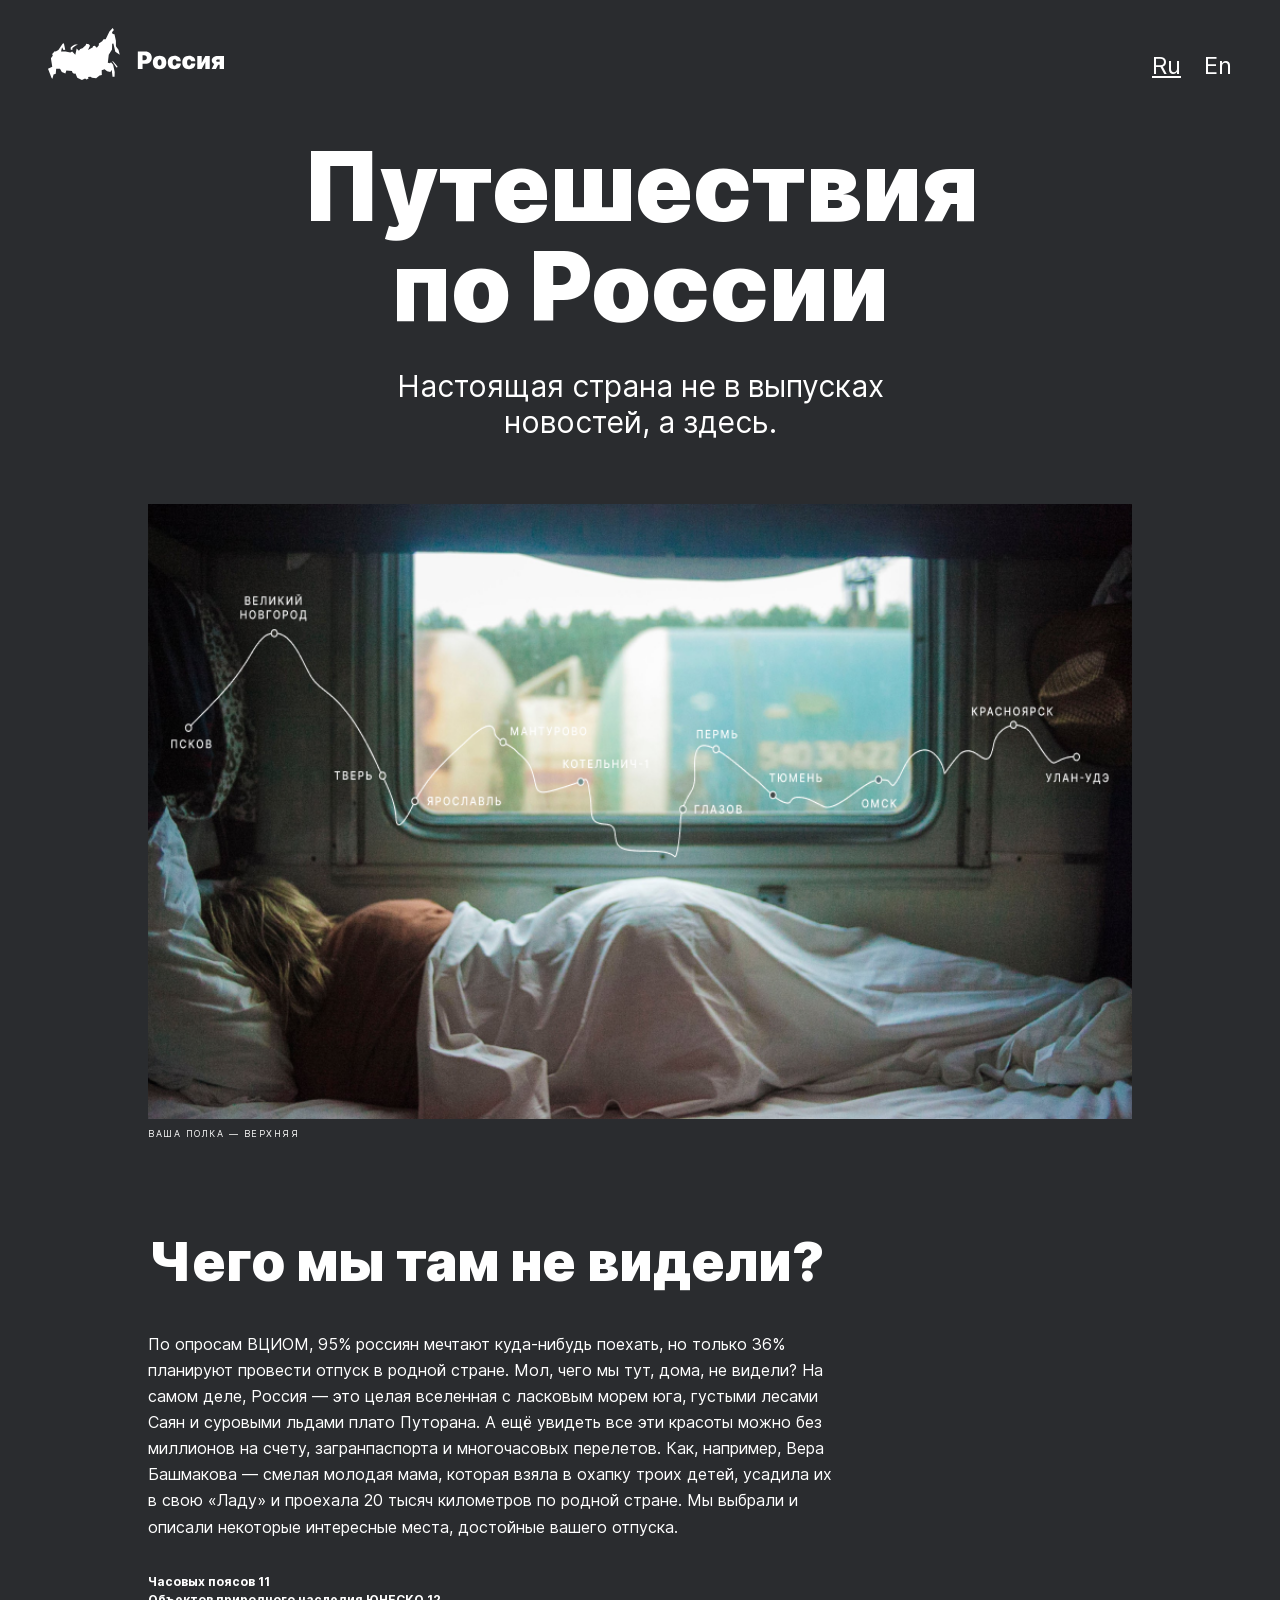
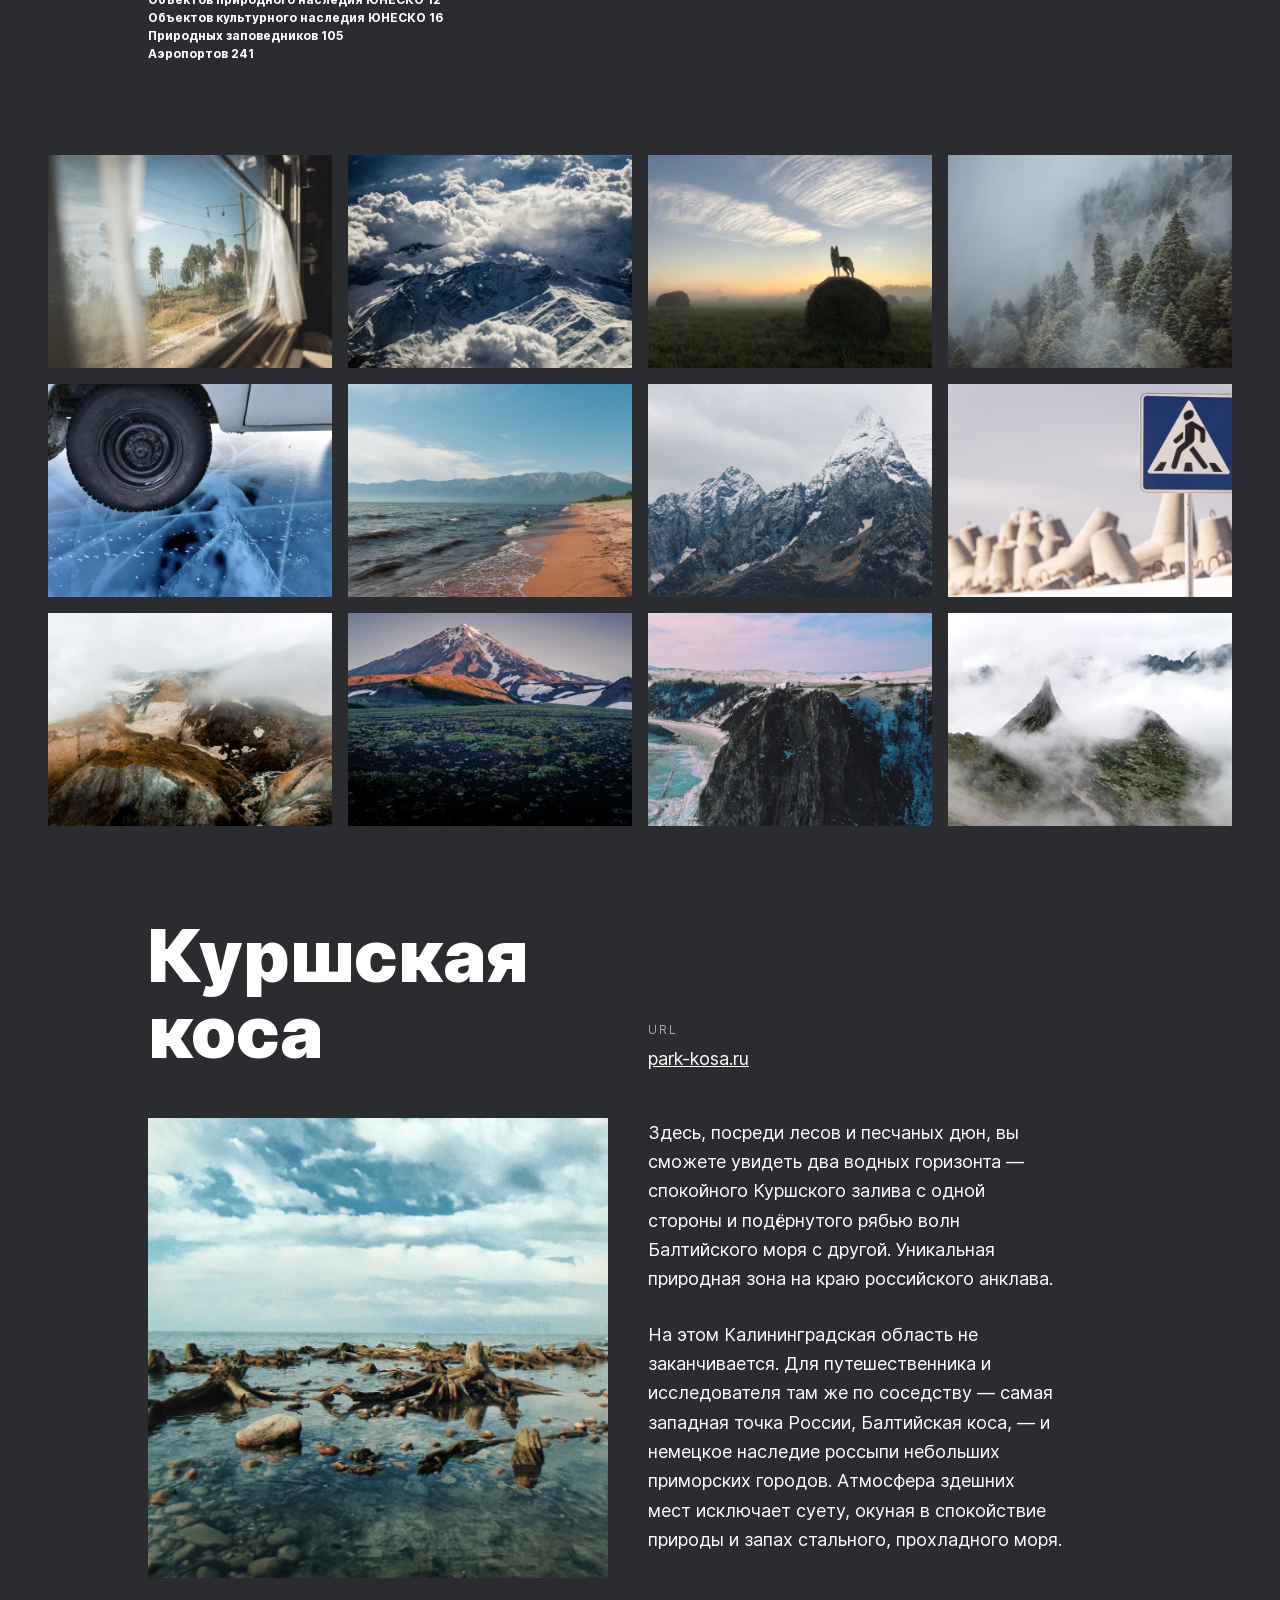
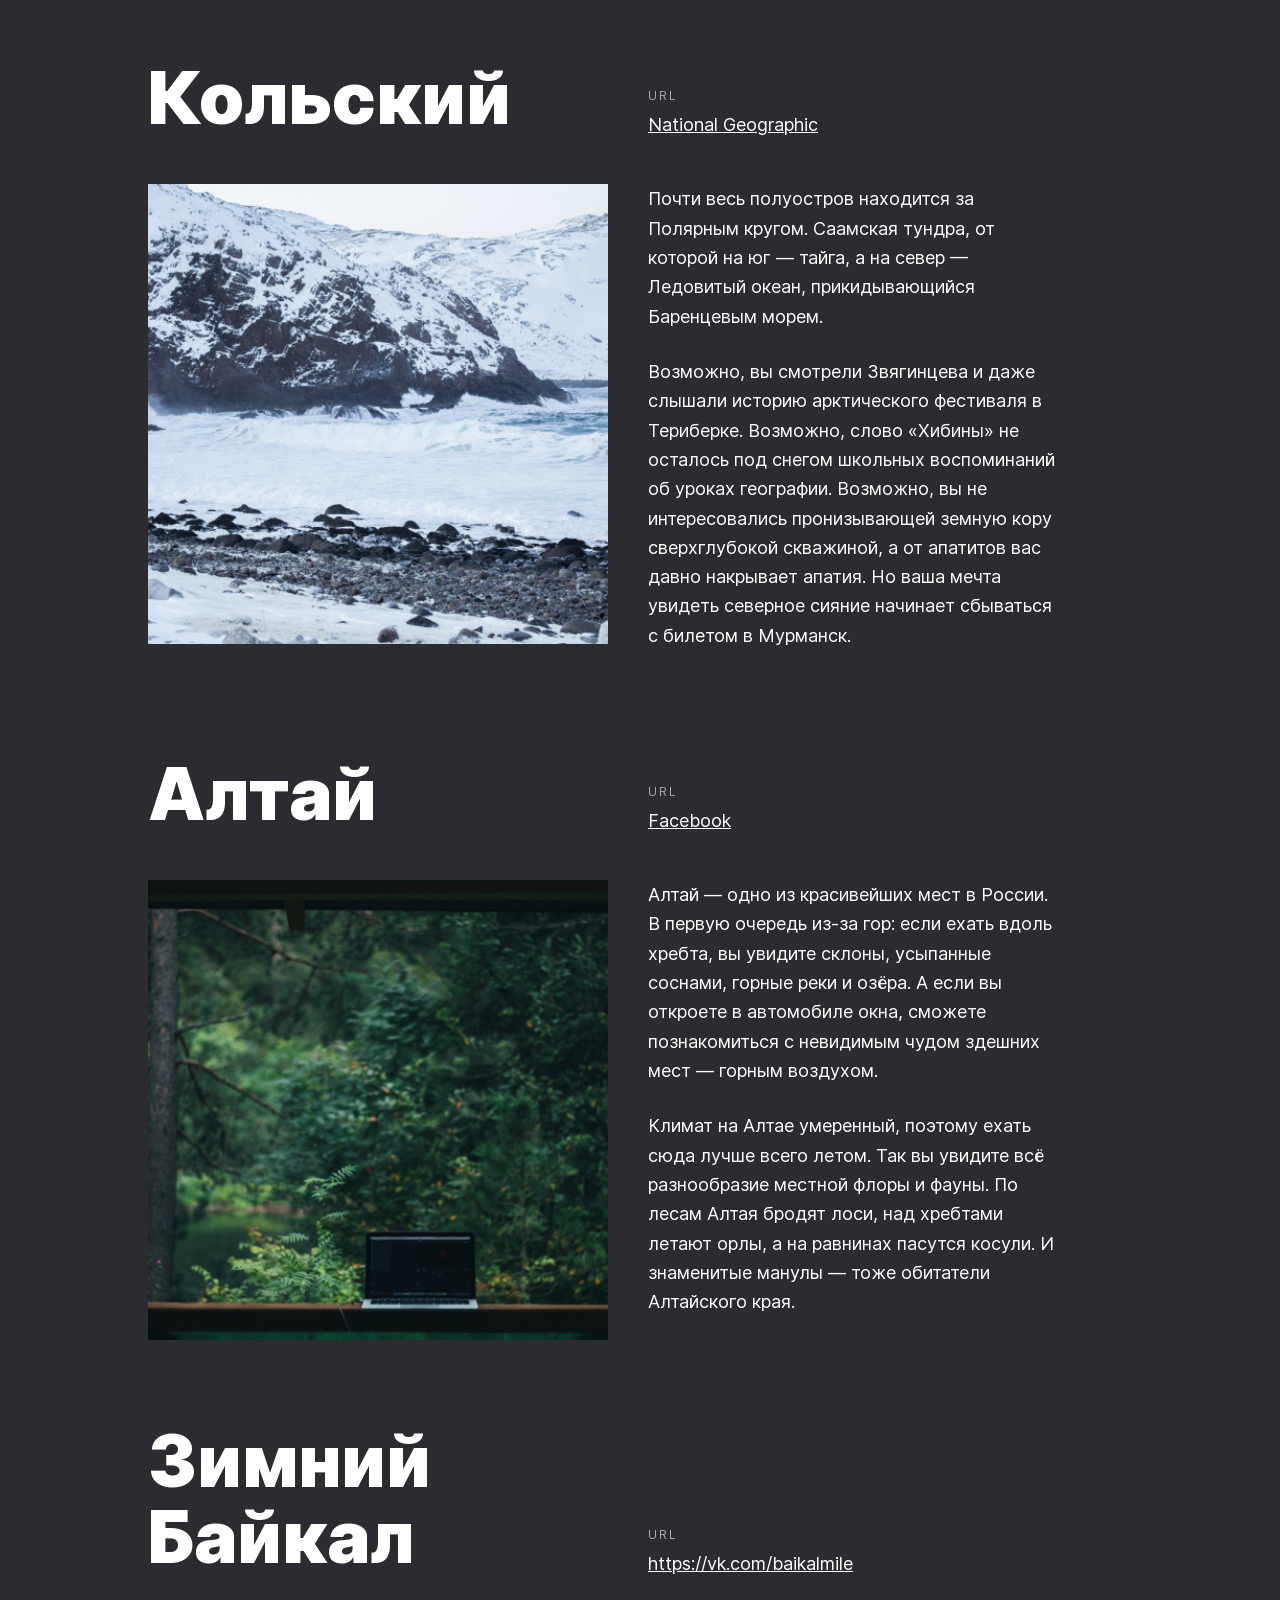
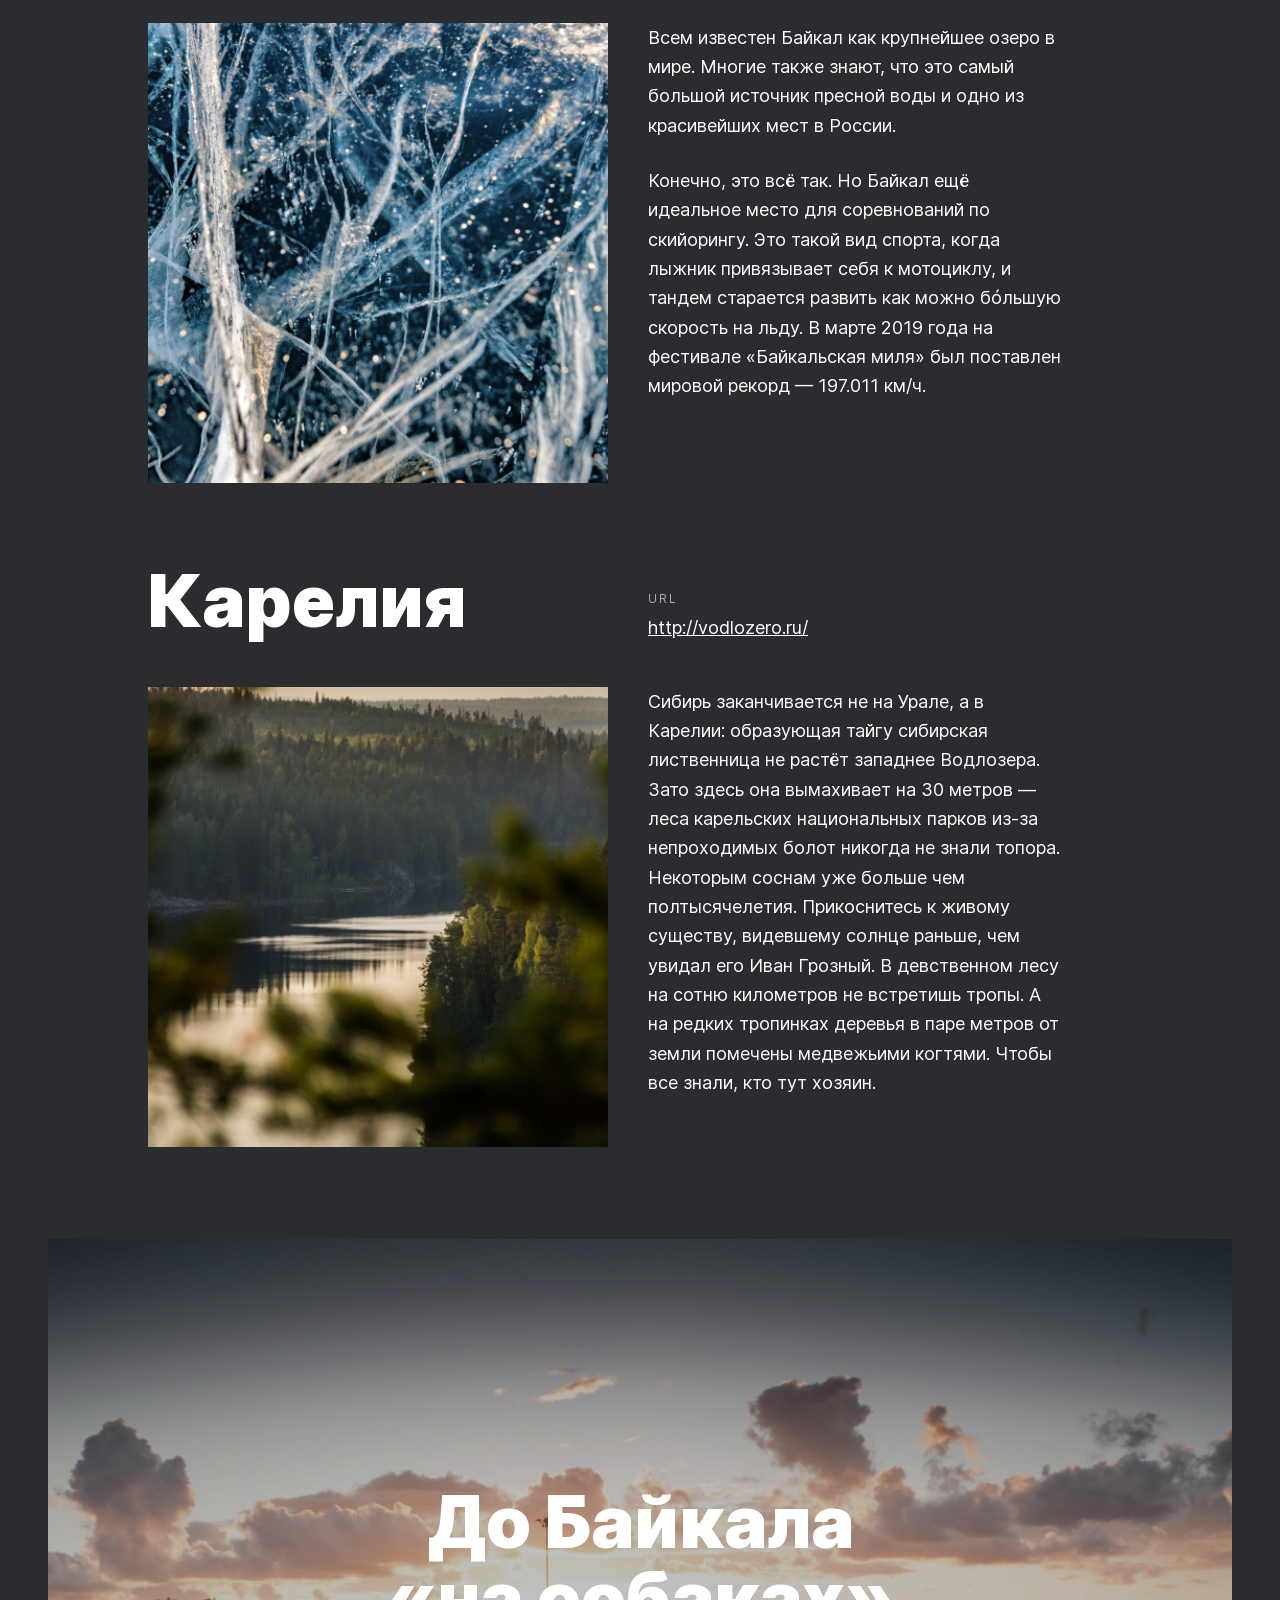
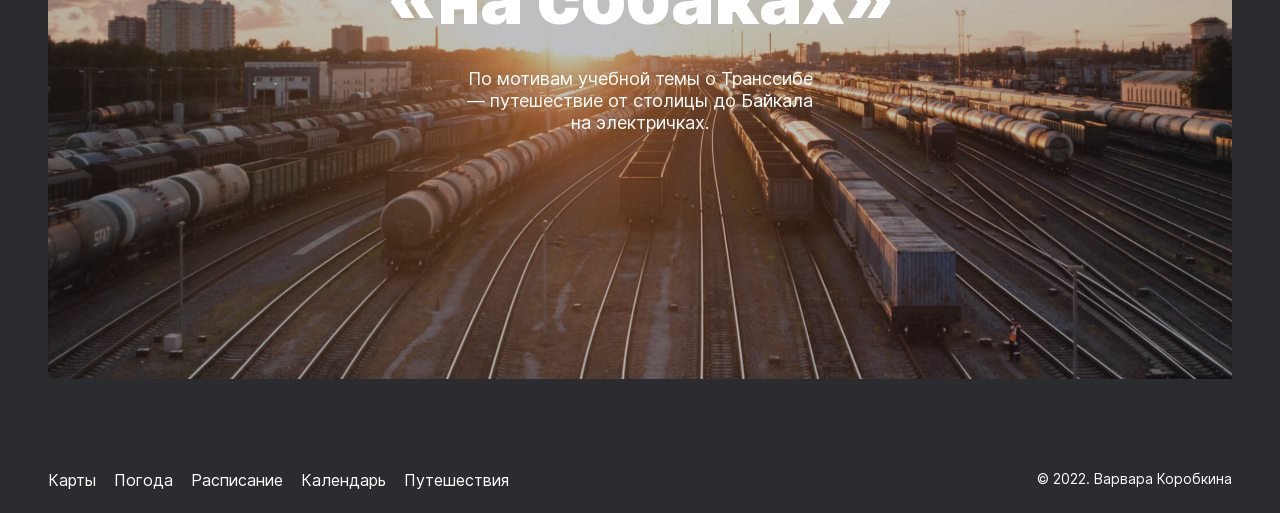
==== commit 3514bc9d: "russian-travel" ====
--- a/index.html
+++ b/index.html
@@ -17,13 +17,13 @@
       </div>
    </header>  
     <section class="lead">
-      <h1 class="lead__title">Путешествия по России</h1>
+      <h1 class="lead__title">Путешествия по&nbsp;России</h1>
       <p class="lead__subtitle">Настоящая страна не в выпусках новостей, а здесь.</p>
       <img class="lead__main-illustration" src="./images/lead__image.png" alt="Девушка лежит на нижней боковой полке поезда лицом к окну.">
       <p class="lead__caption">ваша полка — верхняя</p>
     </section> 
     <section class="intro">
-      <h2 class="intro__title">Чего мы там не видели?</h2>
+      <h2 class="intro__title">Чего мы там не&nbsp;видели?</h2>
       <p class="intro__text">По опросам ВЦИОМ, 95% россиян мечтают куда-нибудь поехать, но только 36% планируют провести отпуск в родной стране.
         Мол, чего мы тут, дома, не видели? На самом деле, Россия — это целая вселенная с ласковым морем юга, густыми лесами 
         Саян и суровыми льдами плато Путорана. А ещё увидеть все эти красоты можно без миллионов на счету, 
@@ -39,18 +39,18 @@
       </ul>
     </section>
     <section class="photo-grid">
-      <img class="photo-grid__item" src="./images/1__item.png" alt="">
-      <img class="photo-grid__item" src="./images/2__item.png" alt="">
-      <img class="photo-grid__item" src="./images/3__item.png" alt="">
-      <img class="photo-grid__item" src="./images/4__item.png" alt="">
-      <img class="photo-grid__item" src="./images/5__item.png" alt="">
-      <img class="photo-grid__item" src="./images/6__item.png" alt="">
-      <img class="photo-grid__item" src="./images/7__item.png" alt="">
-      <img class="photo-grid__item" src="./images/8__item.png" alt="">
-      <img class="photo-grid__item" src="./images/9__item.png" alt="">
-      <img class="photo-grid__item" src="./images/10__item.png" alt="">
-      <img class="photo-grid__item" src="./images/11__item.png" alt="">
-      <img class="photo-grid__item" src="./images/12__item.png" alt="">
+      <img class="photo-grid__item" src="./images/1__item.png" alt="Вид из окна поезда.">
+      <img class="photo-grid__item" src="./images/2__item.png" alt="Облака лежат на вершине горы.">
+      <img class="photo-grid__item" src="./images/3__item.png" alt="Собака на верхушке стога сена.">
+      <img class="photo-grid__item" src="./images/4__item.png" alt="Хвойный лес в тумане.">
+      <img class="photo-grid__item" src="./images/5__item.png" alt="Машина стоит на прозрачном льду.">
+      <img class="photo-grid__item" src="./images/6__item.png" alt="Пляж с красным песком.">
+      <img class="photo-grid__item" src="./images/7__item.png" alt="Заснеженные пики скалистых гор.">
+      <img class="photo-grid__item" src="./images/8__item.png" alt="Знак пешеходного перехода.">
+      <img class="photo-grid__item" src="./images/9__item.png" alt="Горный пейзаж.">
+      <img class="photo-grid__item" src="./images/10__item.png" alt="Вулкан.">
+      <img class="photo-grid__item" src="./images/11__item.png" alt="Высокий морской берег.">
+      <img class="photo-grid__item" src="./images/12__item.png" alt="Туман в скалистых горах.">
     </section>
     <section class="places">
       <article class="place">
@@ -59,7 +59,7 @@
           <a class="place__url-heading" href="#">URL</a>
           <a class="place__link" href="http://park-kosa.ru">park-kosa.ru</a>
         </div>
-        <img class="place__image" src="./images/kurshskaya-kosa__image.png" alt="пни в воде">
+        <img class="place__image" src="./images/kurshskaya-kosa__image.png" alt="Пейзаж Куршской косы.">
         <div class="plase__text">
           <p class="place__paragraph">Здесь, посреди лесов и песчаных дюн, вы сможете увидеть два водных горизонта — спокойного Куршского залива с одной стороны 
               и подёрнутого рябью волн Балтийского моря 
@@ -76,7 +76,7 @@
           <a class="place__url-heading" href="#">URL</a>
           <a class="place__link" href="https://yourshot.nationalgeographic.com/photos/?keywords=kolskiy">National Geographic</a>
         </div>
-        <img class="place__image" src="./images/kolskiy__image.png" alt="">
+        <img class="place__image" src="./images/kolskiy__image.png" alt="Пейзаж Кольского полуострова.">
         <div class="plase__text">
           <p class="place__paragraph">Почти весь полуостров находится за Полярным кругом. Саамская тундра, от которой на юг — 
               тайга, а на север — Ледовитый океан, прикидывающийся Баренцевым морем.</p>
@@ -92,7 +92,7 @@
           <a class="place__url-heading" href="#">URL</a>
           <a class="place__link" href="https://www.facebook.com/vera.bashmakova/posts/10156011613718822">Facebook</a>
         </div>
-        <img class="place__image" src="./images/altay__image.png" alt="">
+        <img class="place__image" src="./images/altay__image.png" alt="Сосны Алтая.">
         <div class="plase__text">
           <p class="place__paragraph">Алтай — одно из красивейших мест в России. 
              В первую очередь из-за гор: если ехать вдоль хребта, вы увидите склоны, усыпанные соснами, горные реки и озёра. А если вы откроете 
@@ -108,7 +108,7 @@
           <a class="place__url-heading" href="#">URL</a>
           <a class="place__link" href="https://vk.com/baikalmile">https://vk.com/baikalmile</a>
         </div>
-        <img class="place__image" src="./images/zim-baykal__image.png" alt="">
+        <img class="place__image" src="./images/zim-baykal__image.png" alt="Лёд Байкала.">
         <div class="plase__text">
           <p class="place__paragraph">Всем известен Байкал как крупнейшее озеро 
             в мире. Многие также знают, что это самый большой источник пресной воды и одно 
@@ -126,7 +126,7 @@
           <a class="place__url-heading" href="#">URL</a>
           <a class="place__link" href="http://vodlozero.ru">http://vodlozero.ru/</a>
         </div>
-        <img class="place__image" src="./images/kareliya__image.png" alt="">
+        <img class="place__image" src="./images/kareliya__image.png" alt="Пейзаж Карелии.">
         <div class="plase__text">
           <p class="place__paragraph">Сибирь заканчивается не на Урале, а в Карелии: образующая тайгу сибирская лиственница не растёт западнее Водлозера. 
               Зато здесь она вымахивает на 30 метров — леса карельских национальных парков из-за непроходимых болот никогда не знали топора. 
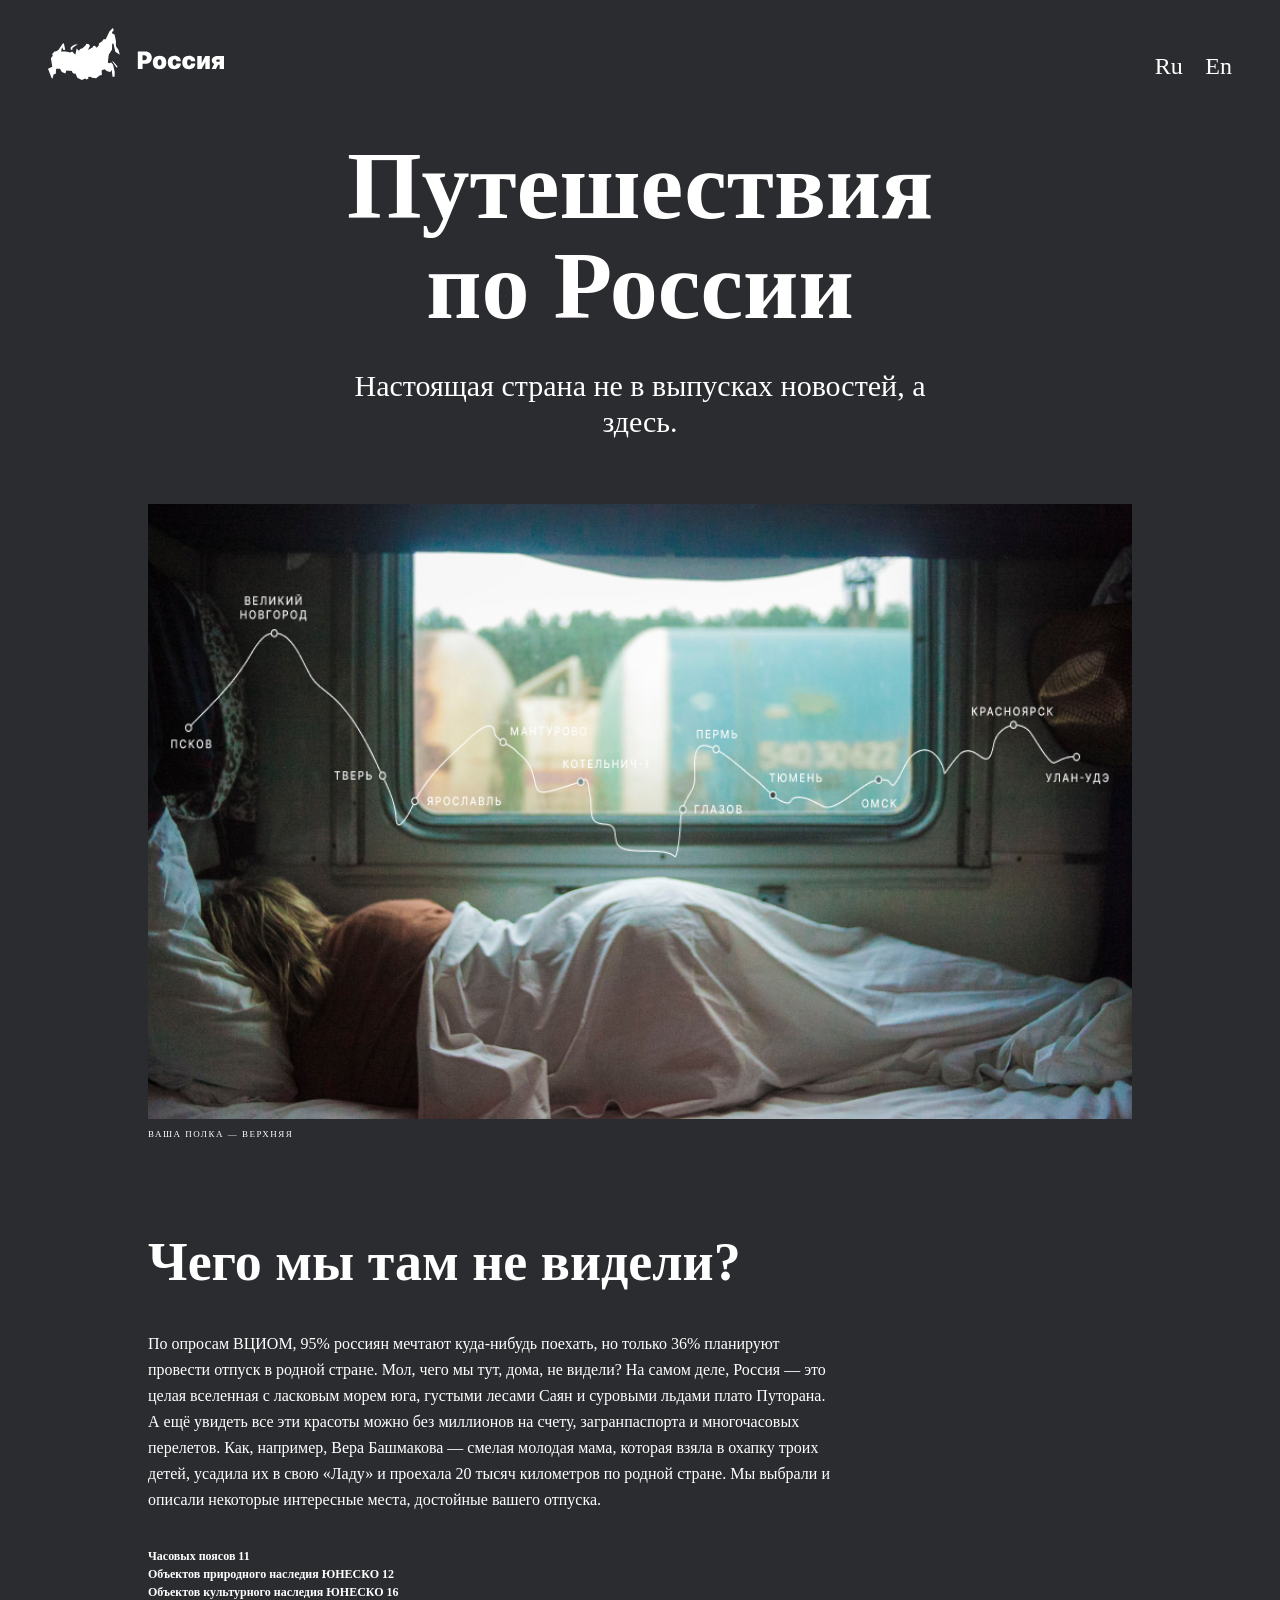
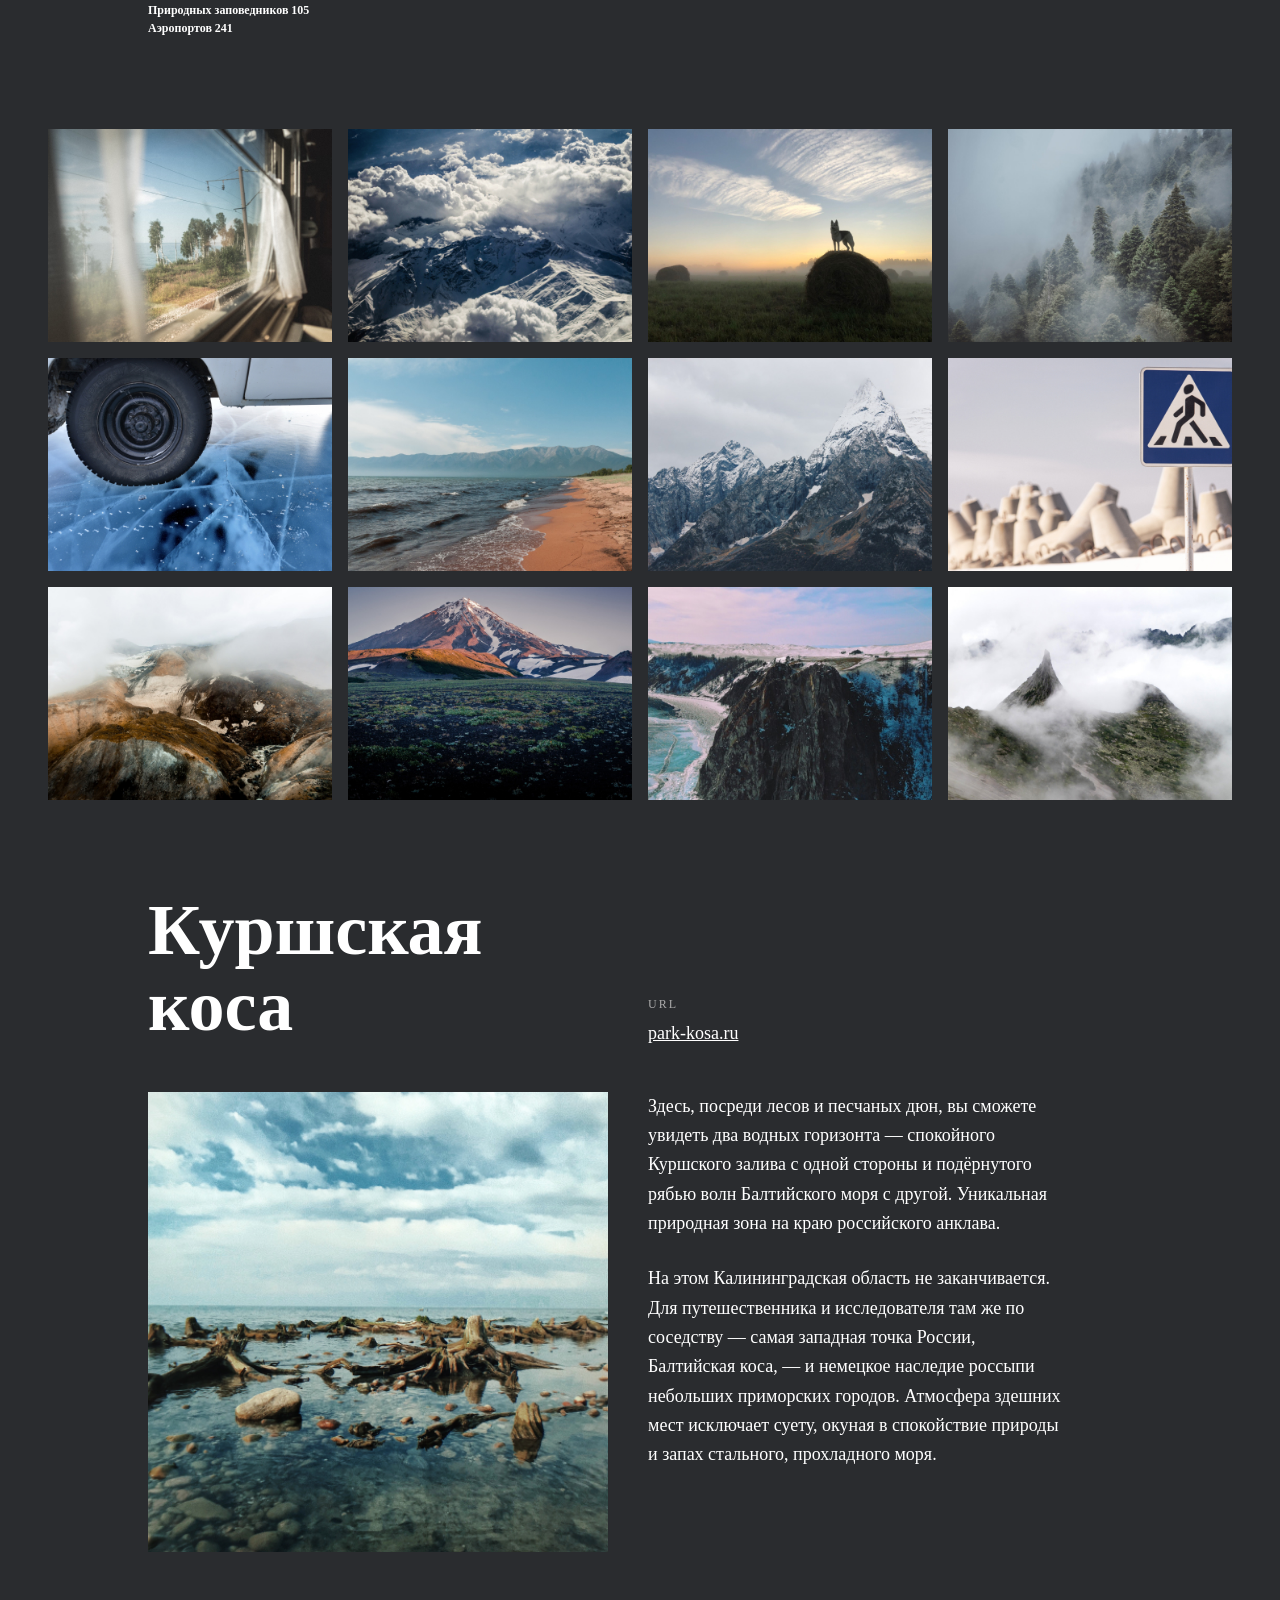
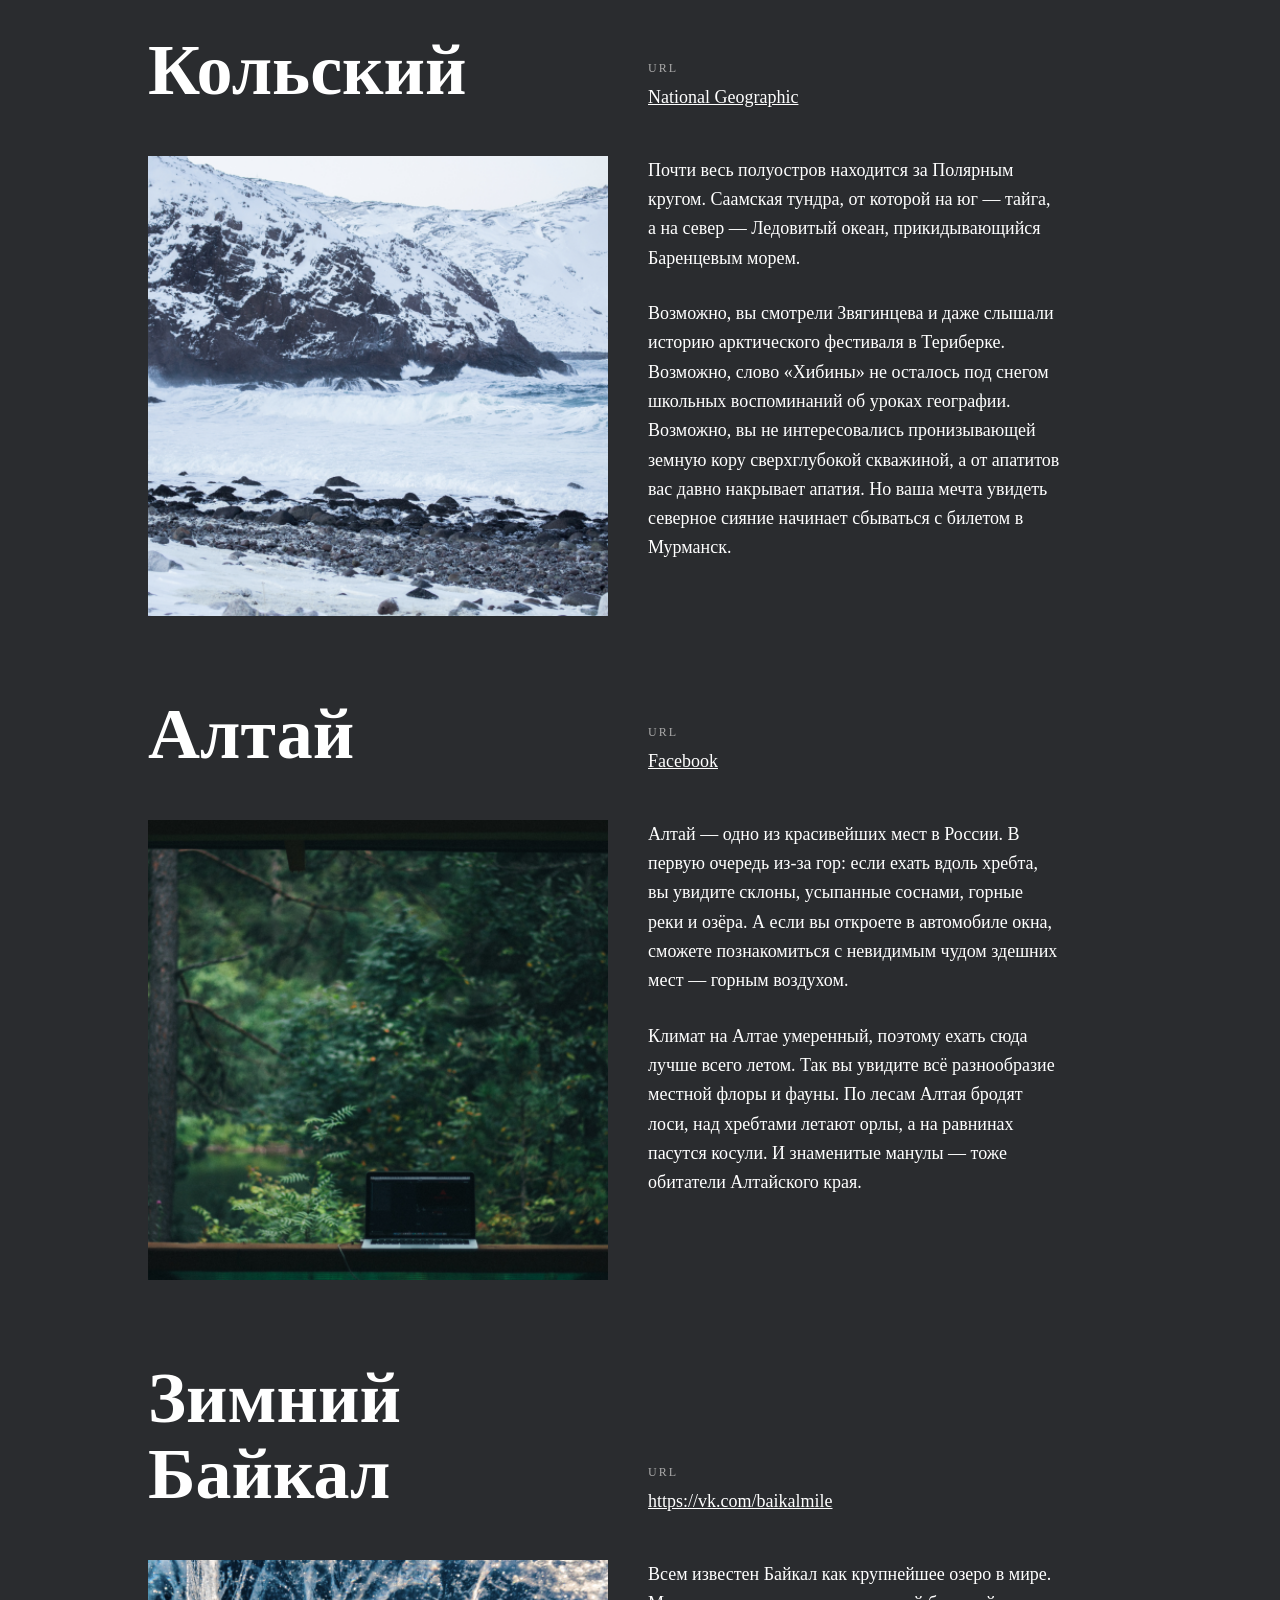
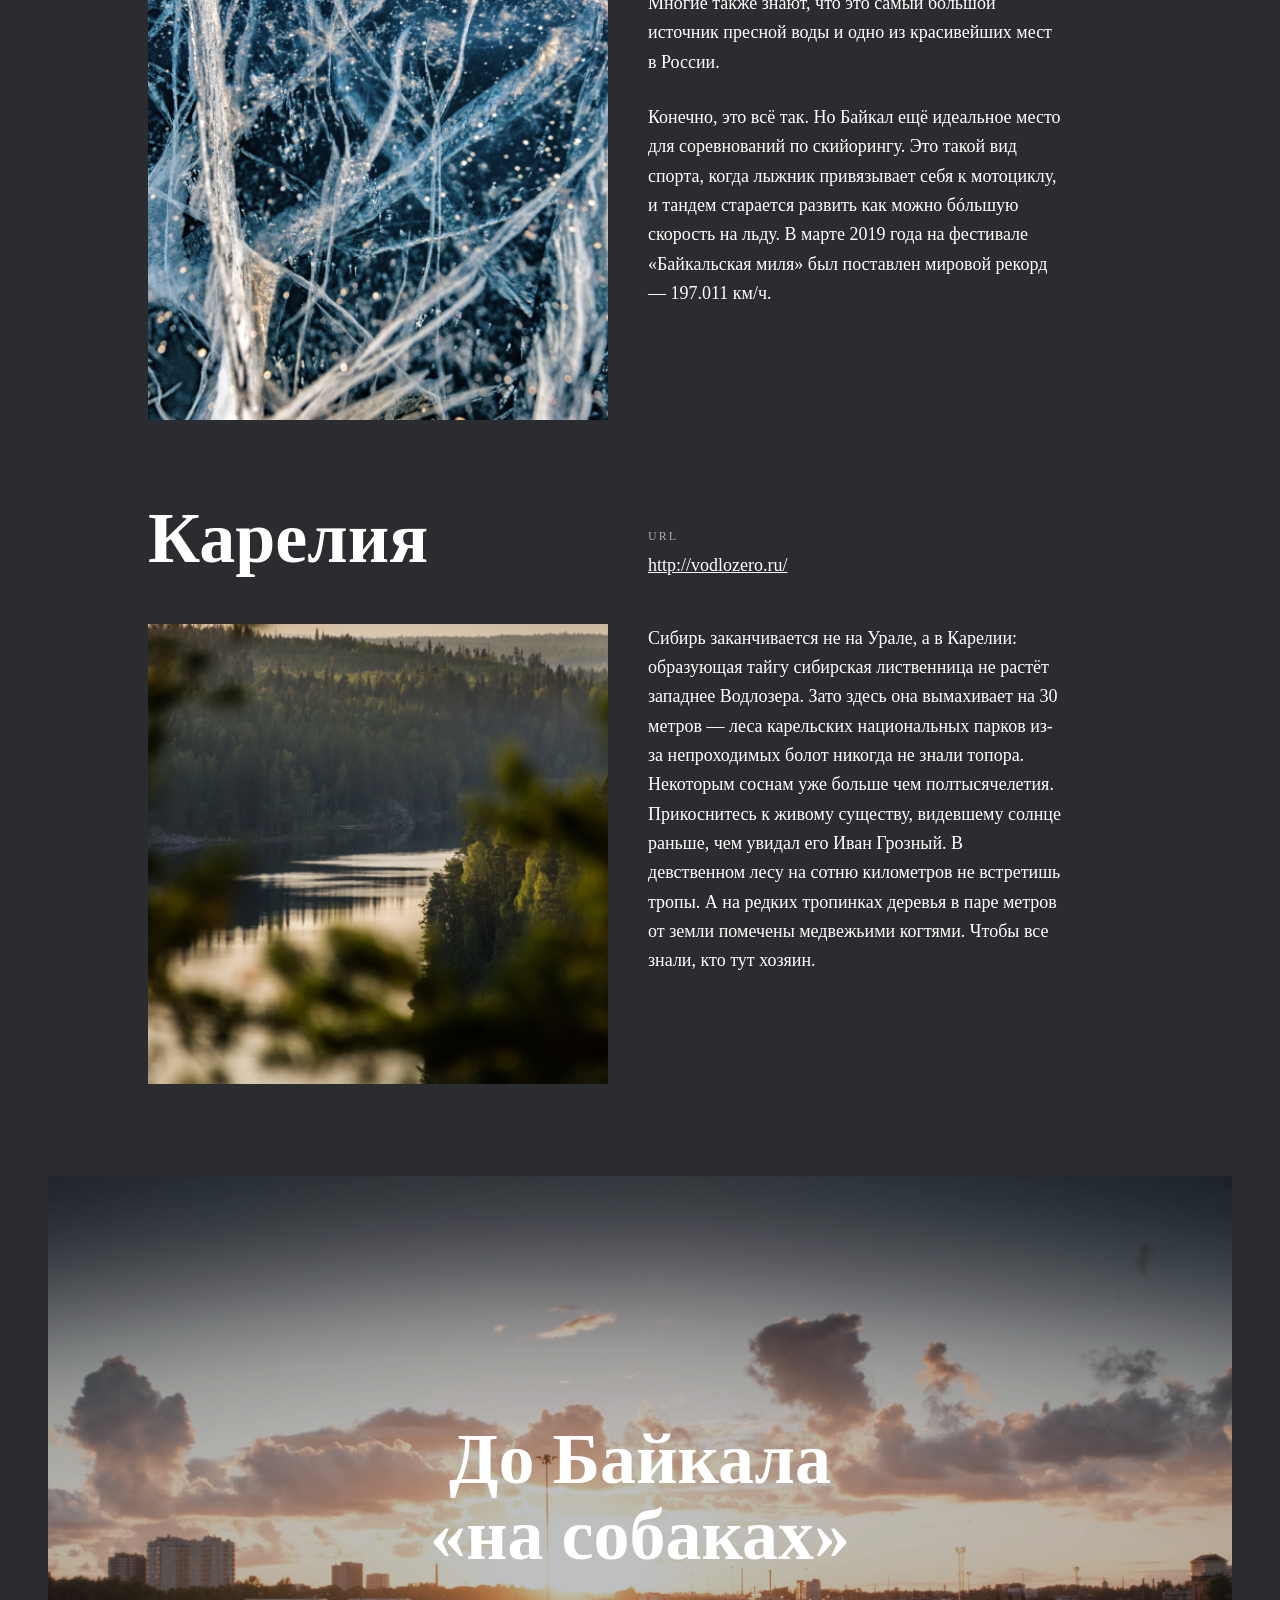
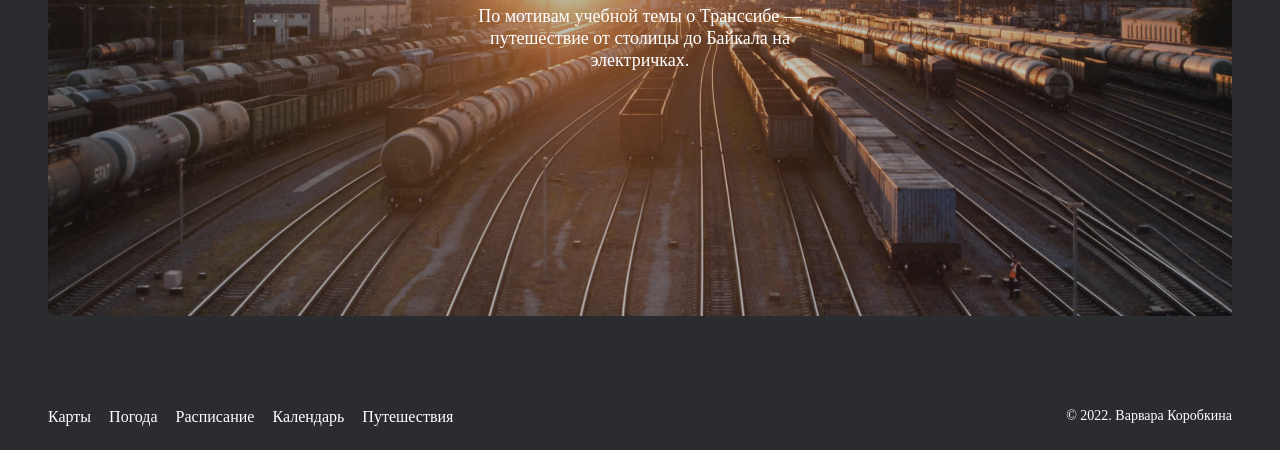
==== commit 915cc8c2: "russian-travel" ====
--- a/index.html
+++ b/index.html
@@ -5,14 +5,14 @@
     <meta http-equiv="X-UA-Compatible" content="IE=edge">
     <meta name="viewport" content="width=device-width, initial-scale=1.0">
     <link rel="stylesheet" href="./pages/index.css">
-    <title>Document</title>
+    <title>Russian-travel</title>
 </head>
 <body class="background">
   <div class="page">
     <header class="header">
       <div class="logo"></div>
       <div class="header__lang-links">
-          <a class="header__lang-link" href="#">Ru</a>
+          <a class="header__lang-link header__lang-link_active" href="#">Ru</a>
           <a class="header__lang-link" href="#">En</a>
       </div>
    </header>  
@@ -38,20 +38,20 @@
         <li class="intro__list-item">Аэропортов 241</li>
       </ul>
     </section>
-    <section class="photo-grid">
-      <img class="photo-grid__item" src="./images/1__item.png" alt="Вид из окна поезда.">
-      <img class="photo-grid__item" src="./images/2__item.png" alt="Облака лежат на вершине горы.">
-      <img class="photo-grid__item" src="./images/3__item.png" alt="Собака на верхушке стога сена.">
-      <img class="photo-grid__item" src="./images/4__item.png" alt="Хвойный лес в тумане.">
-      <img class="photo-grid__item" src="./images/5__item.png" alt="Машина стоит на прозрачном льду.">
-      <img class="photo-grid__item" src="./images/6__item.png" alt="Пляж с красным песком.">
-      <img class="photo-grid__item" src="./images/7__item.png" alt="Заснеженные пики скалистых гор.">
-      <img class="photo-grid__item" src="./images/8__item.png" alt="Знак пешеходного перехода.">
-      <img class="photo-grid__item" src="./images/9__item.png" alt="Горный пейзаж.">
-      <img class="photo-grid__item" src="./images/10__item.png" alt="Вулкан.">
-      <img class="photo-grid__item" src="./images/11__item.png" alt="Высокий морской берег.">
-      <img class="photo-grid__item" src="./images/12__item.png" alt="Туман в скалистых горах.">
-    </section>
+    <ul class="photo-grid">
+        <li><img class="photo-grid__item" src="./images/1__item.png" alt="Вид из окна поезда."></li>
+        <li><img class="photo-grid__item" src="./images/2__item.png" alt="Облака лежат на вершине горы."></li>
+        <li><img class="photo-grid__item" src="./images/3__item.png" alt="Собака на верхушке стога сена."></li>
+        <li><img class="photo-grid__item" src="./images/4__item.png" alt="Хвойный лес в тумане."></li>
+        <li><img class="photo-grid__item" src="./images/5__item.png" alt="Машина стоит на прозрачном льду."></li>
+        <li><img class="photo-grid__item" src="./images/6__item.png" alt="Пляж с красным песком."></li>
+        <li><img class="photo-grid__item" src="./images/7__item.png" alt="Заснеженные пики скалистых гор."></li>
+        <li><img class="photo-grid__item" src="./images/8__item.png" alt="Знак пешеходного перехода."></li>
+        <li><img class="photo-grid__item" src="./images/9__item.png" alt="Горный пейзаж."></li>
+        <li><img class="photo-grid__item" src="./images/10__item.png" alt="Вулкан."></li>
+        <li><img class="photo-grid__item" src="./images/11__item.png" alt="Высокий морской берег."></li>
+        <li><img class="photo-grid__item" src="./images/12__item.png" alt="Туман в скалистых горах."></li>
+    </ul>
     <section class="places">
       <article class="place">
         <h3 class="place__title">Куршская коса</h3>
--- a/pages/index.css
+++ b/pages/index.css
@@ -1,10 +1,11 @@
 @import url(../vendor/normalize.css);
-@import url(../font/Inter-3.19/Inter_Web/inter.css);
+@import url(../vendor/font/Inter-3.19/Inter_Web/inter.css);
 @import url(../blocks/root/root.css);
 @import url(../blocks/header/header.css);
 @import url(../blocks/header/logo/logo.css);
 @import url(../blocks/header/__lang-links/header__lang-links.css);
 @import url(../blocks/header/__lang-link/header__lang-link.css);
+@import url(../blocks/header/__lang-link/__lang-link_active/header__lang-link_active.css);
 
 @import url(../blocks/lead/lead.css);
 @import url(../blocks/lead/__title/lead__title.css);
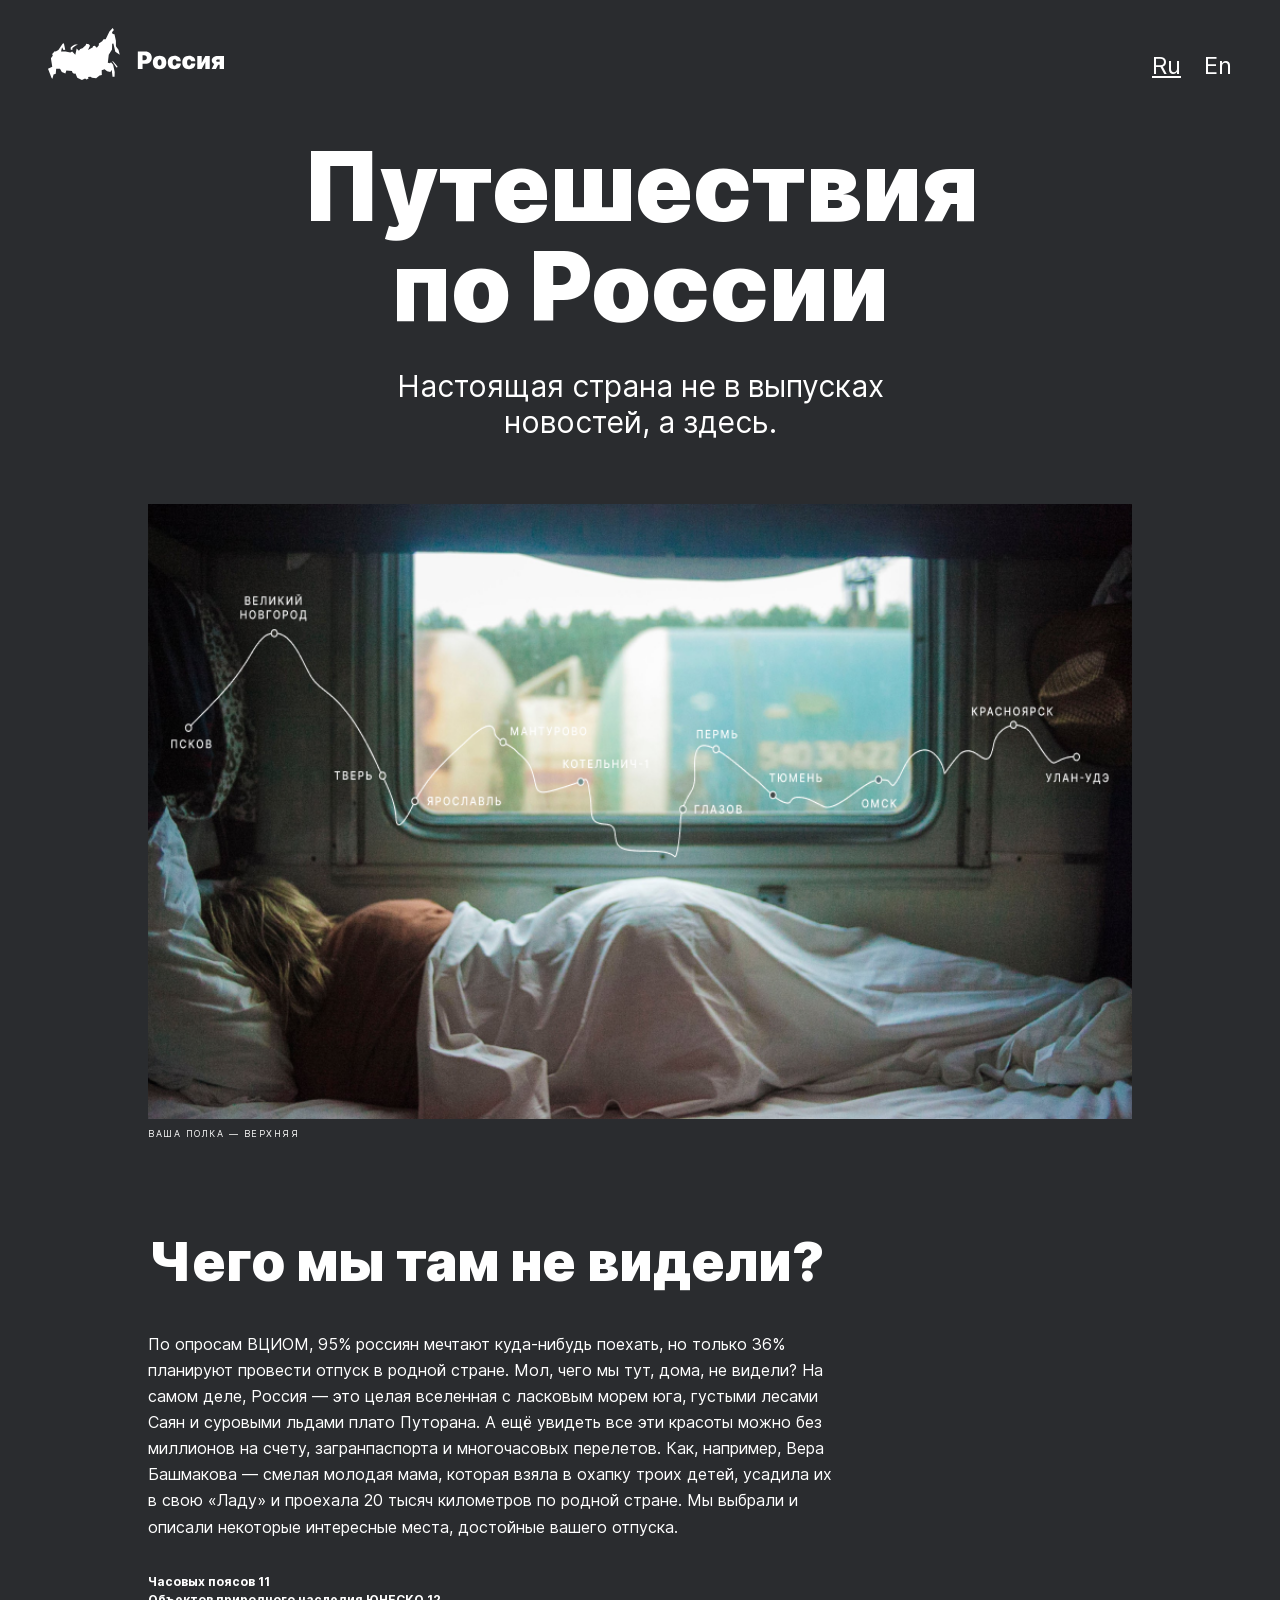
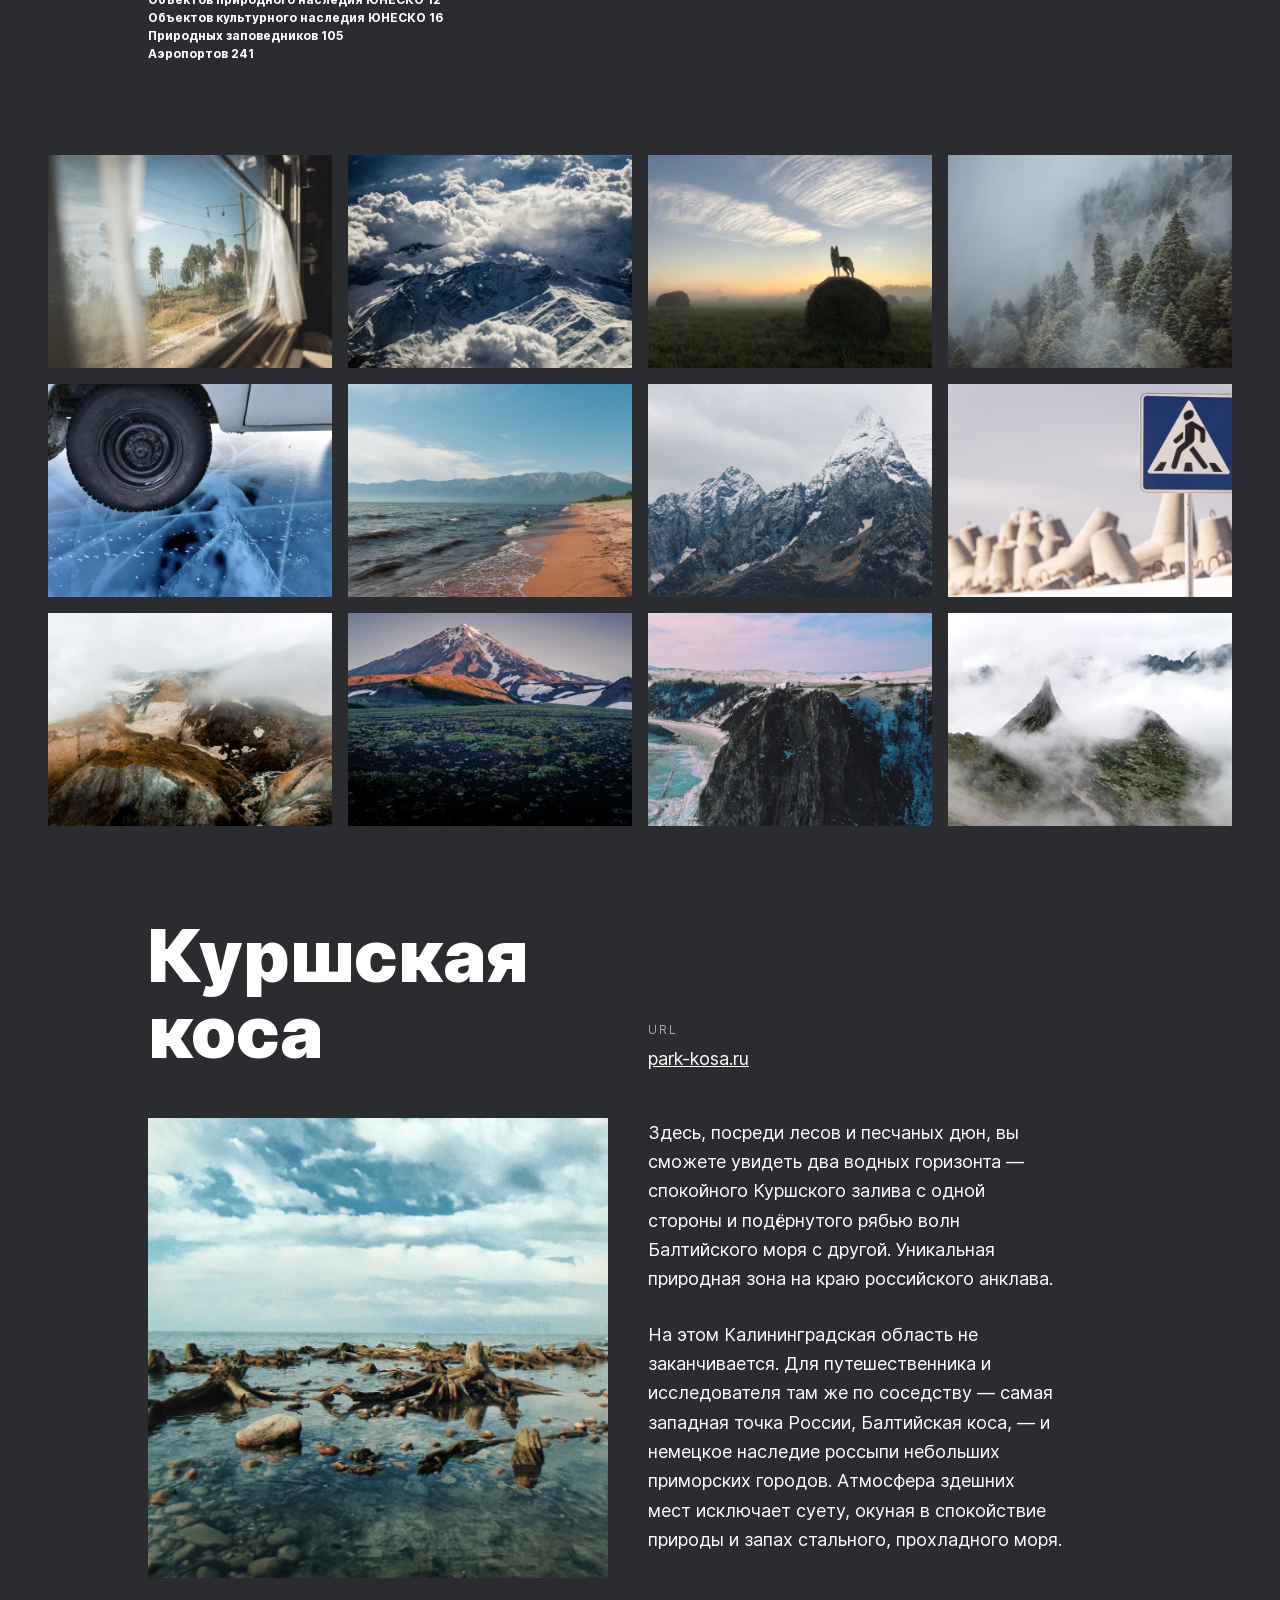
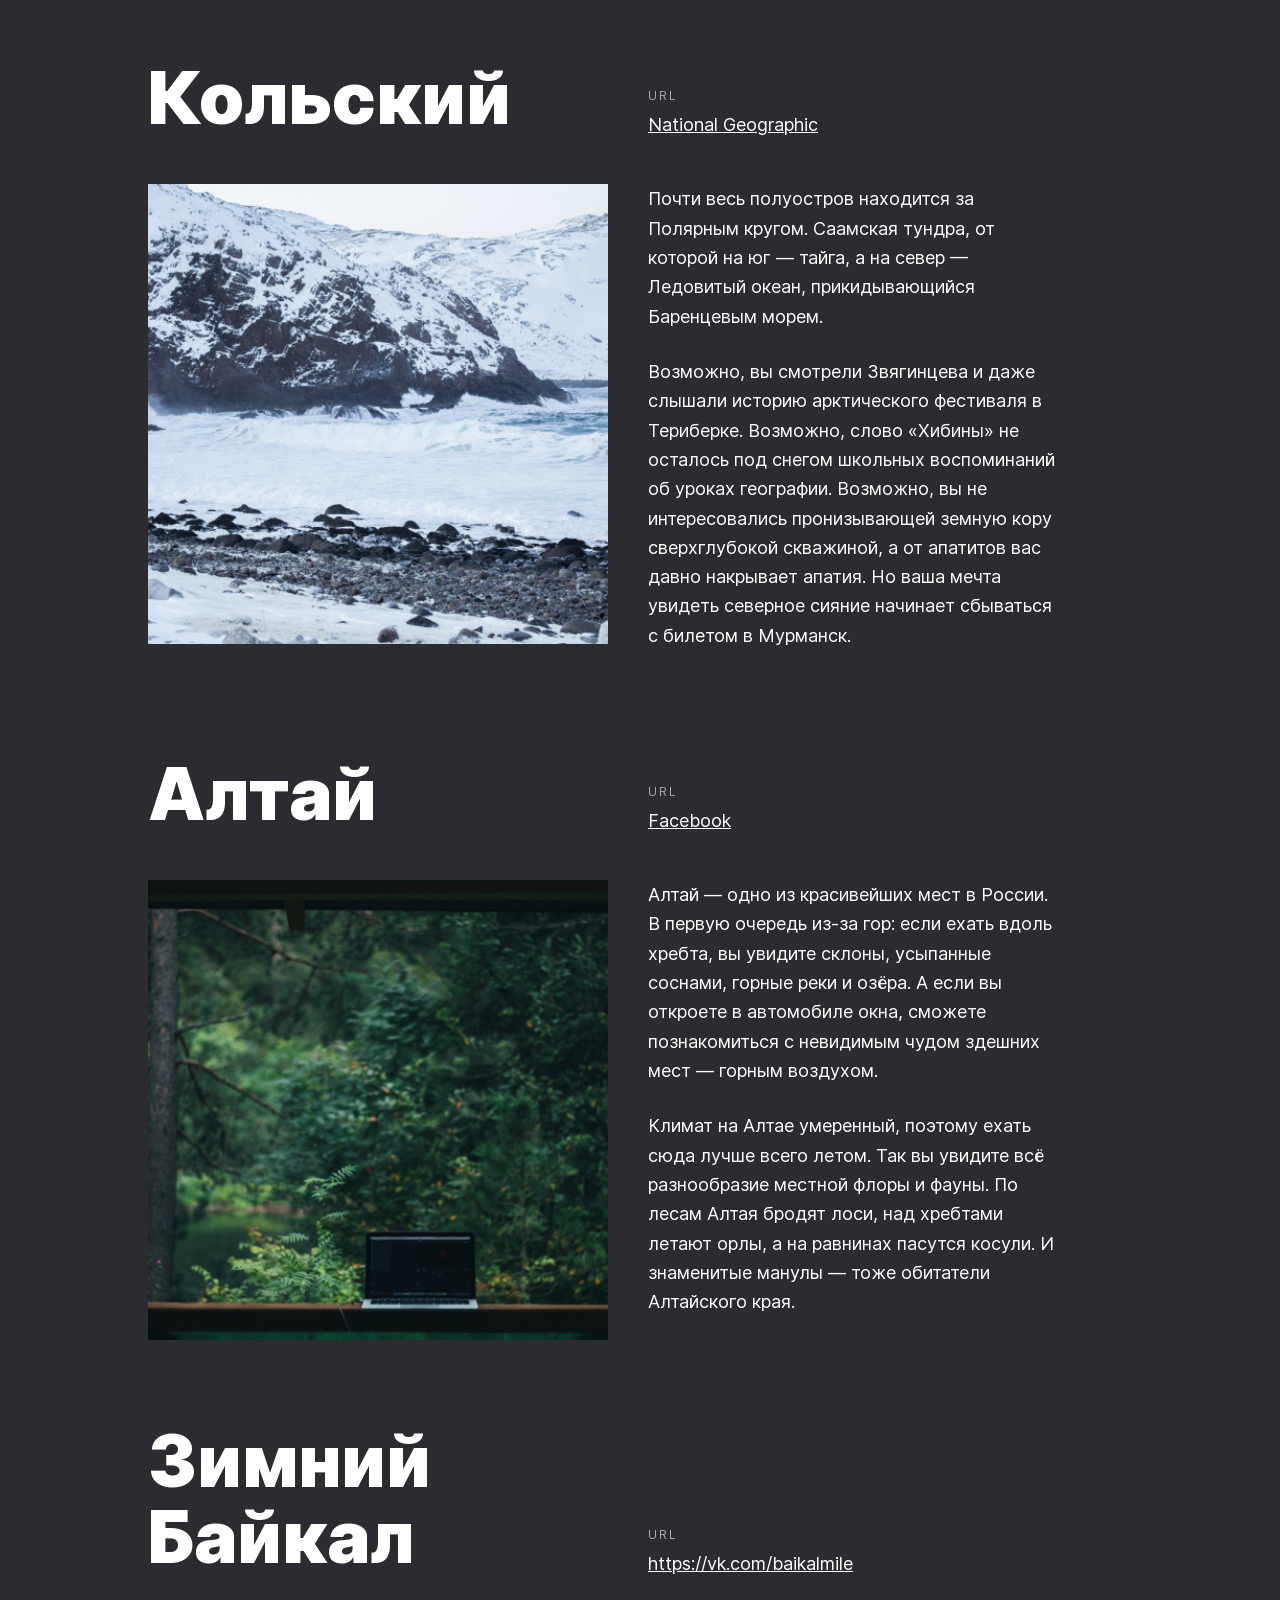
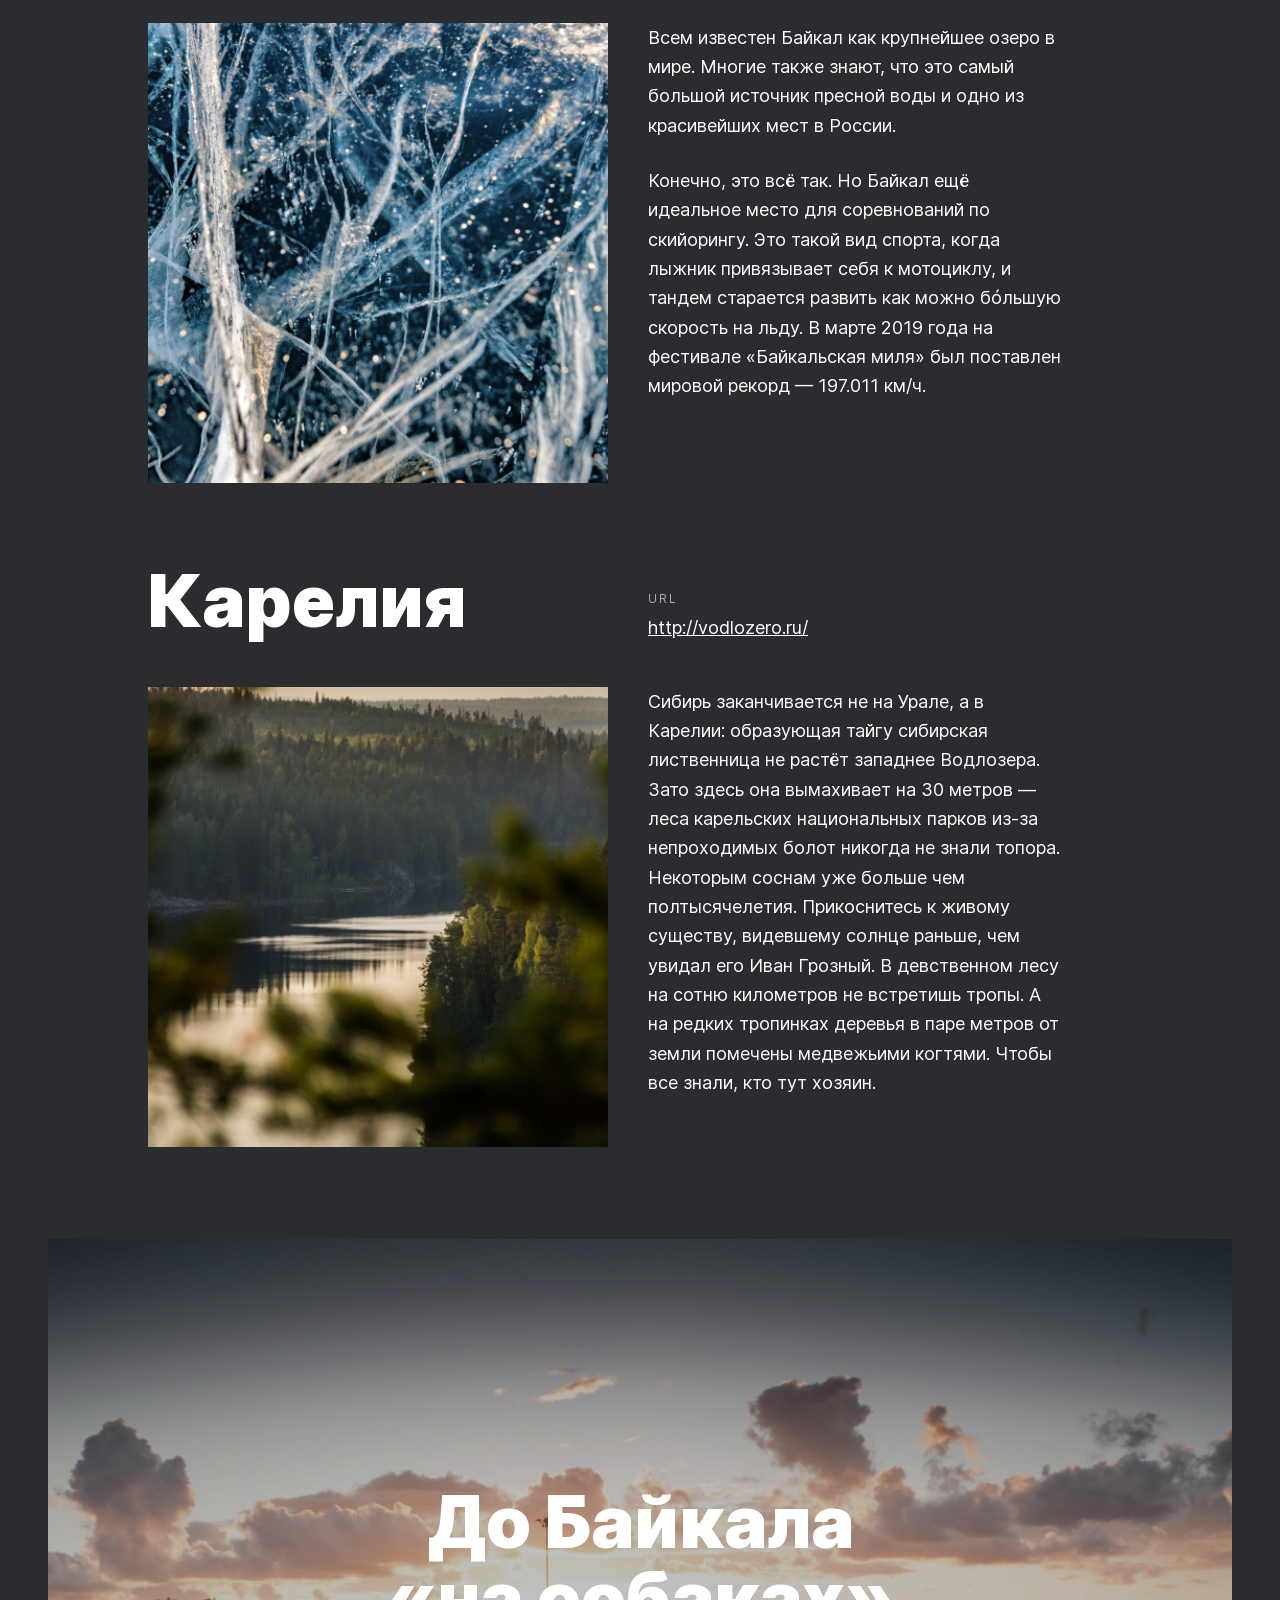
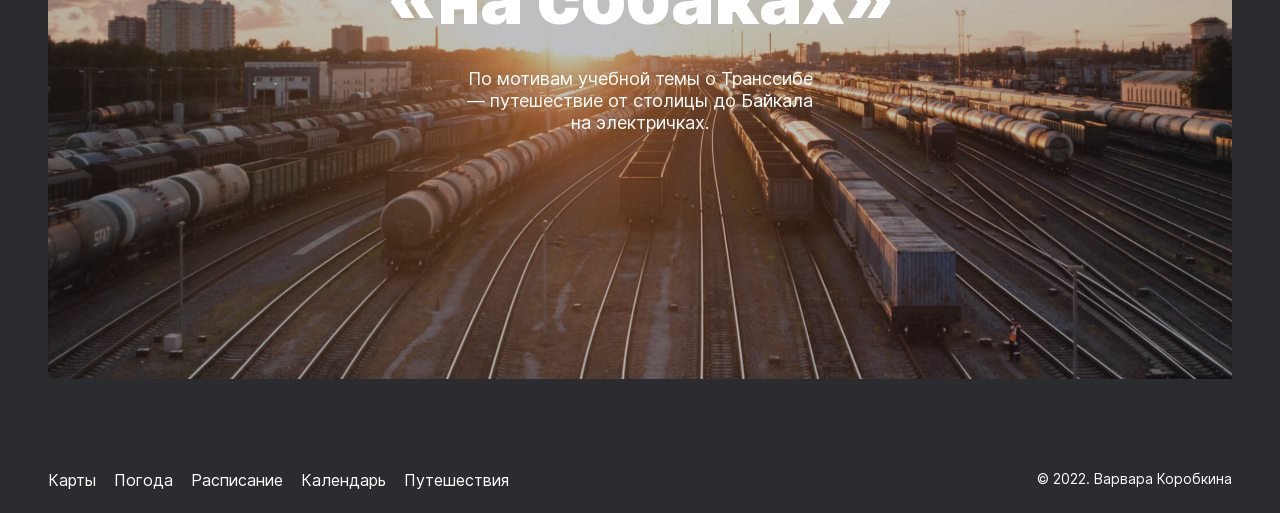
==== commit 9ce0b354: "russian-travel" ====
--- a/index.html
+++ b/index.html
@@ -1,5 +1,5 @@
 <!DOCTYPE html>
-<html lang="en">
+<html lang="ru">
 <head>
     <meta charset="UTF-8">
     <meta http-equiv="X-UA-Compatible" content="IE=edge">
@@ -52,7 +52,7 @@
         <li><img class="photo-grid__item" src="./images/11__item.png" alt="Высокий морской берег."></li>
         <li><img class="photo-grid__item" src="./images/12__item.png" alt="Туман в скалистых горах."></li>
     </ul>
-    <section class="places">
+    <div class="places">
       <article class="place">
         <h3 class="place__title">Куршская коса</h3>
         <div class="place__website">
@@ -135,7 +135,7 @@
               Чтобы все знали, кто тут хозяин.</p>
         </div>
       </article>
-    </section>
+    </div>
       <section class="cover">
         <a class="cover__link" href="https://stampsy.com/na-elektrichkakh-do-baikala">
           <h2 class="cover__title">До Байкала «на&nbsp;собаках»</h2>
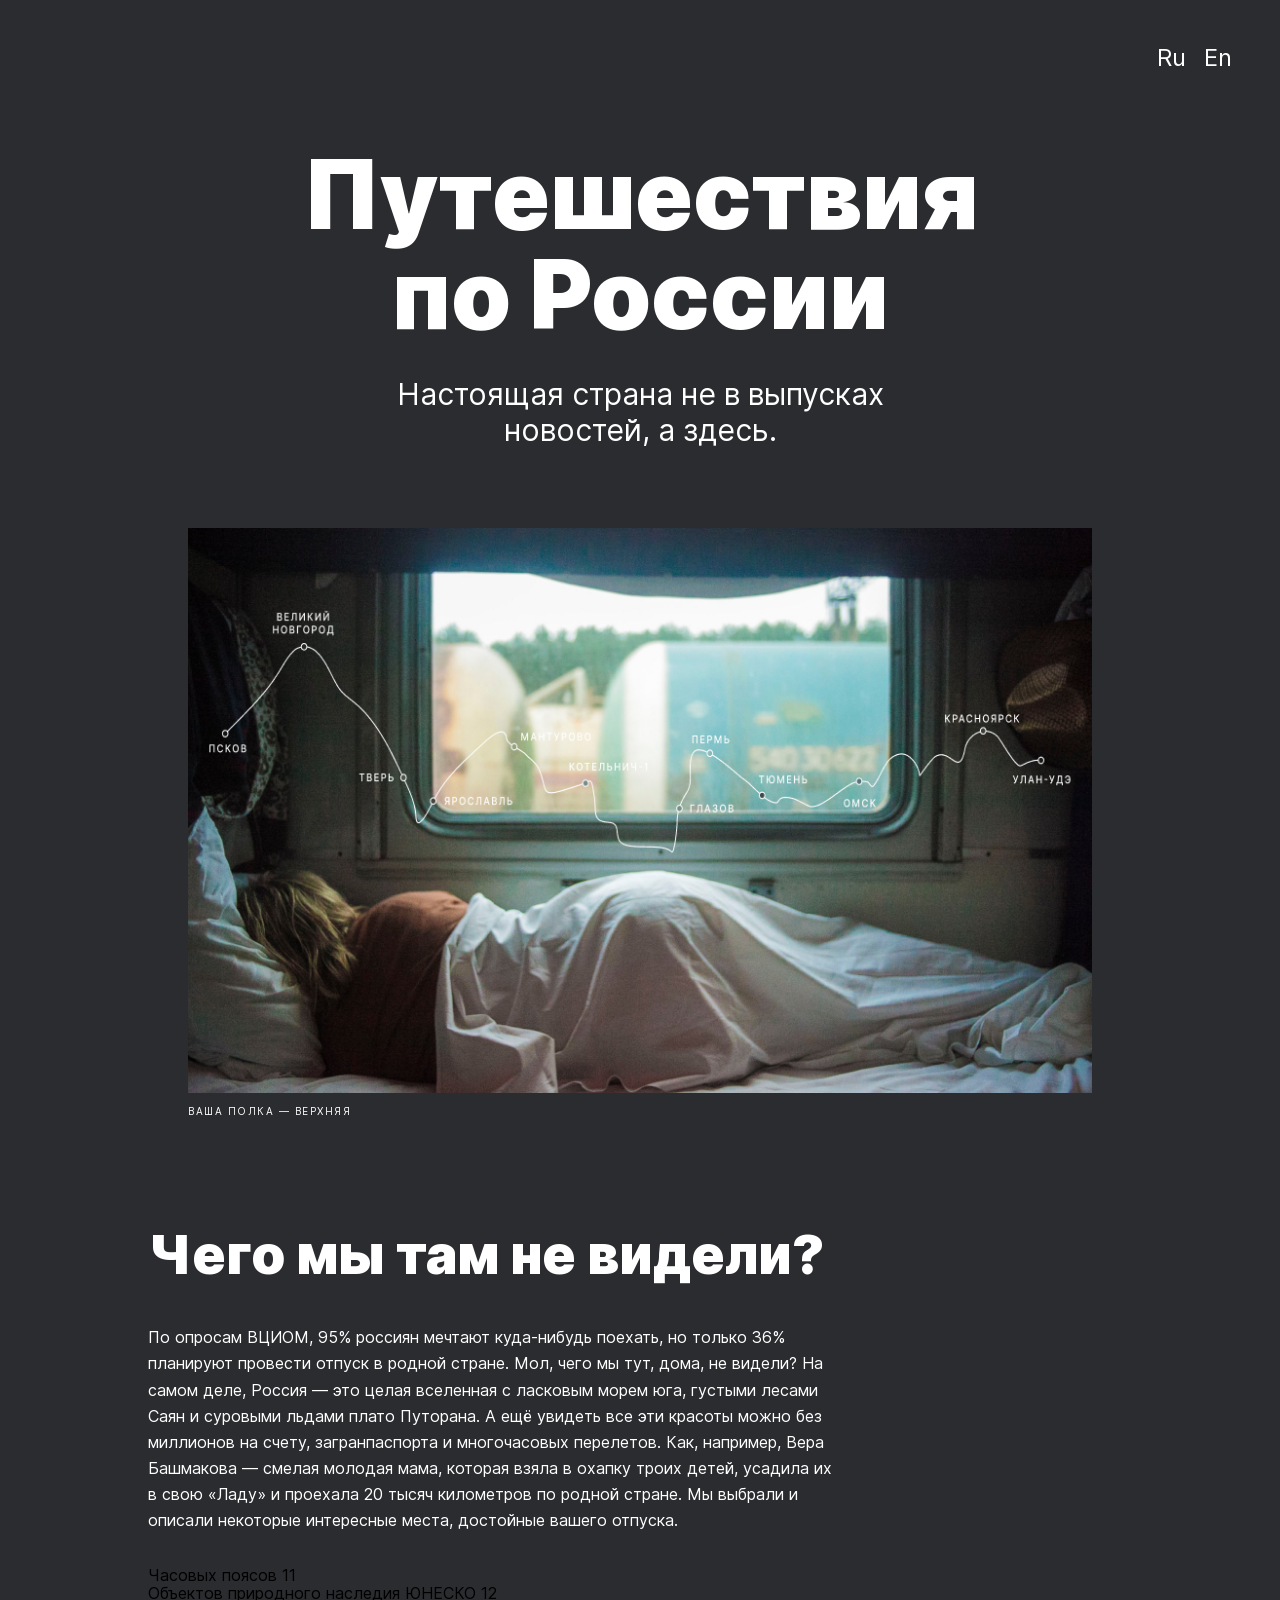
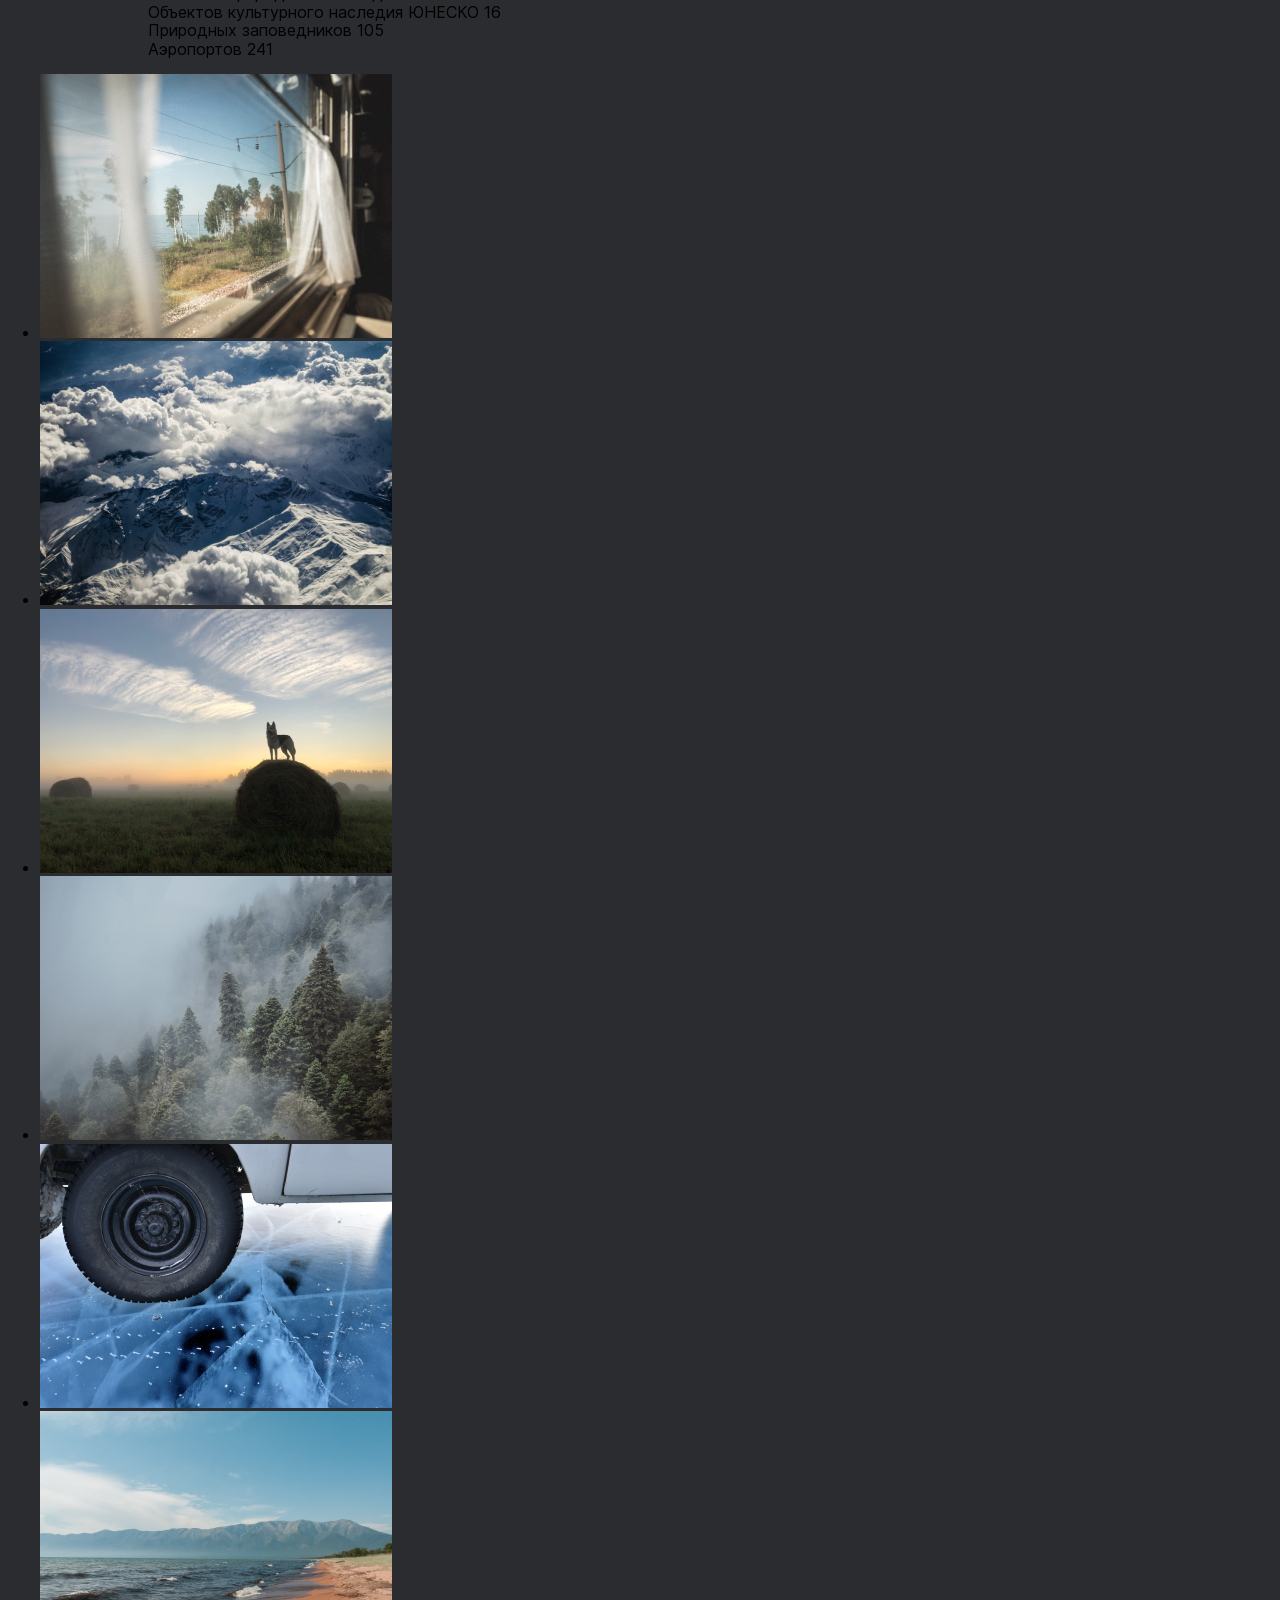
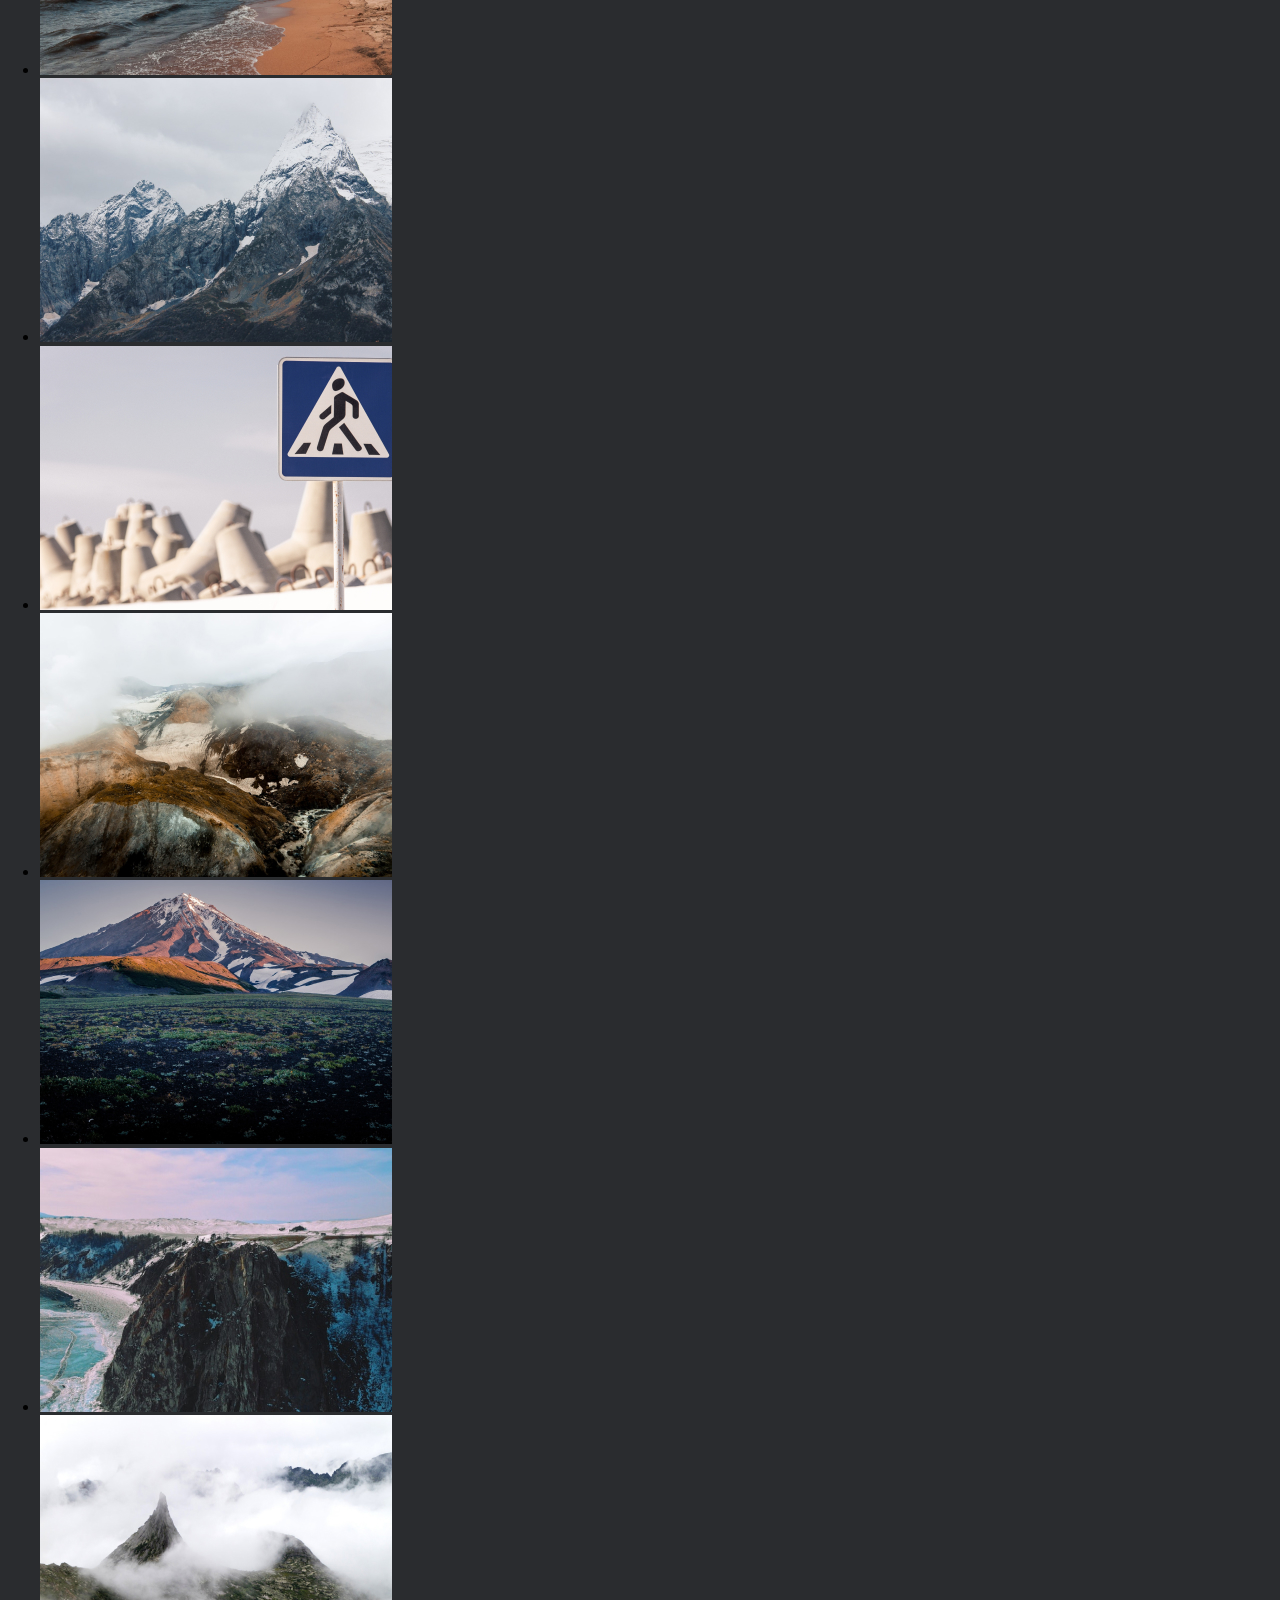
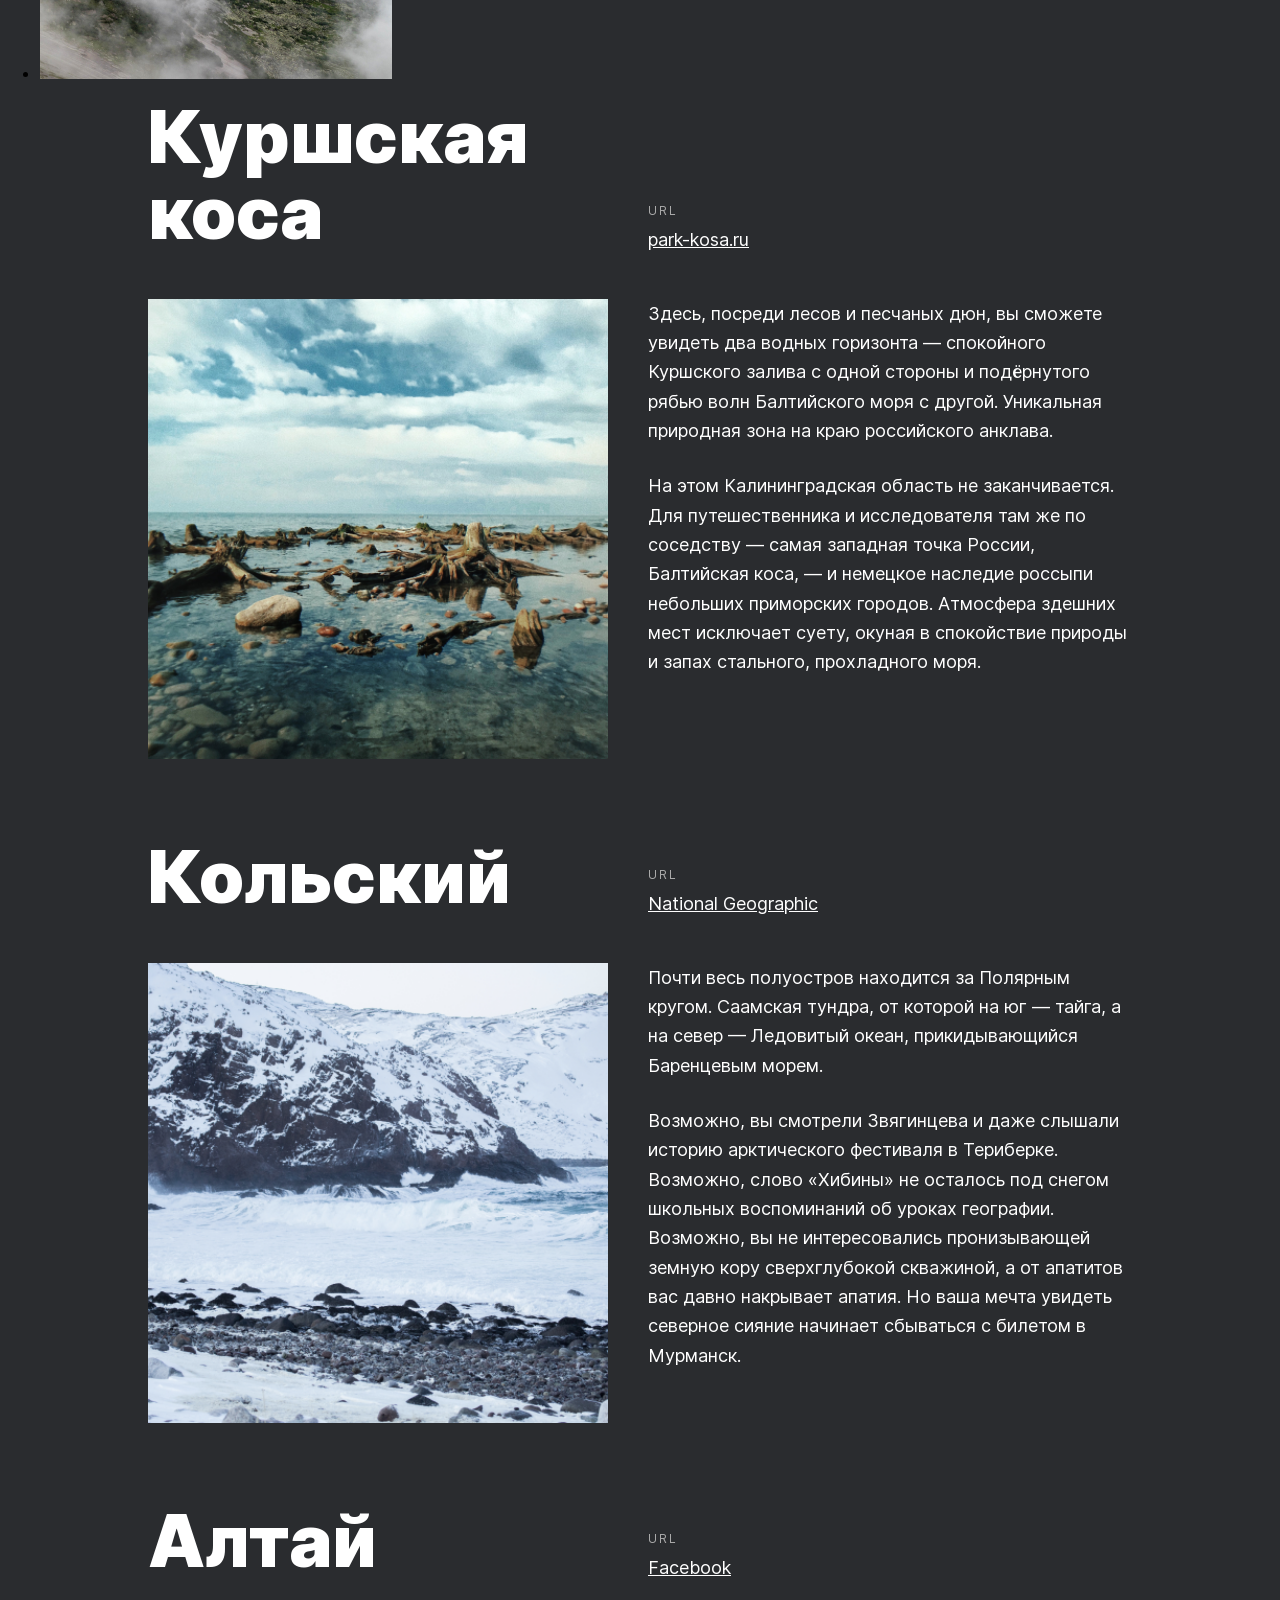
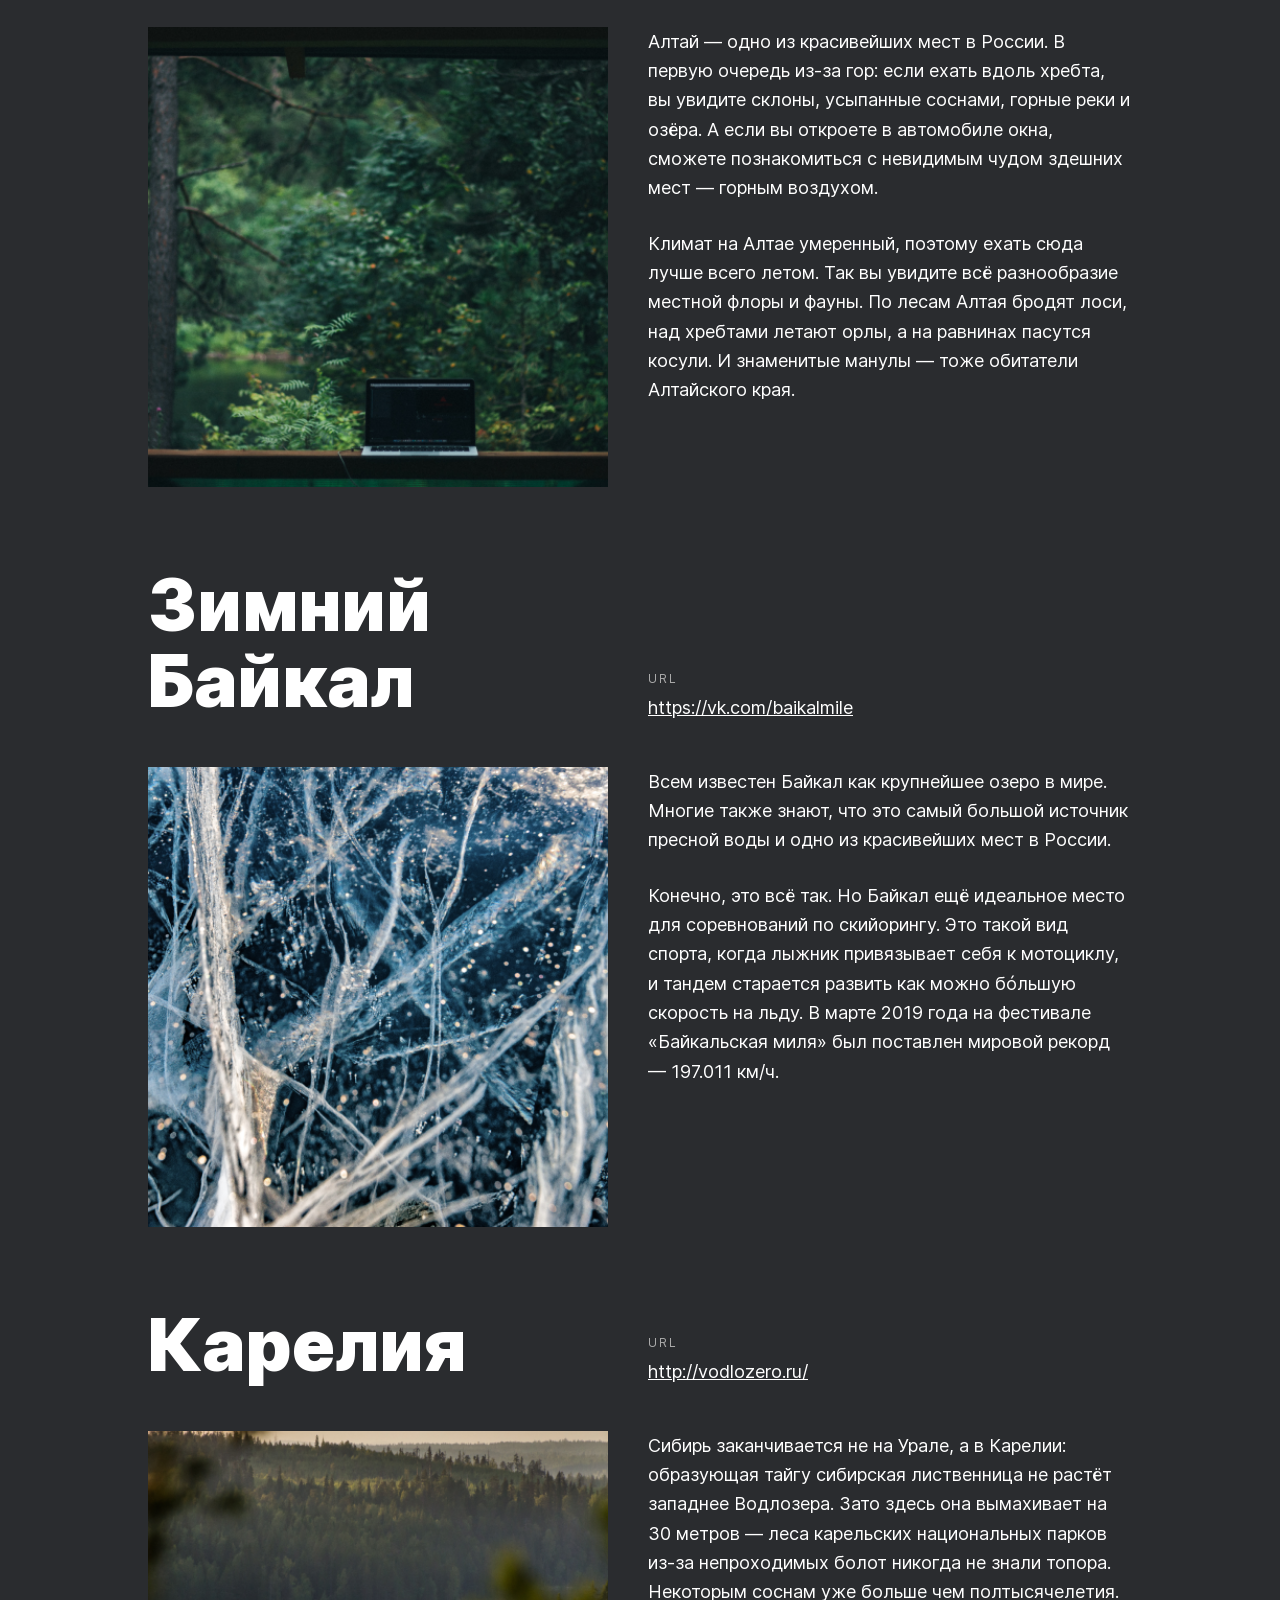
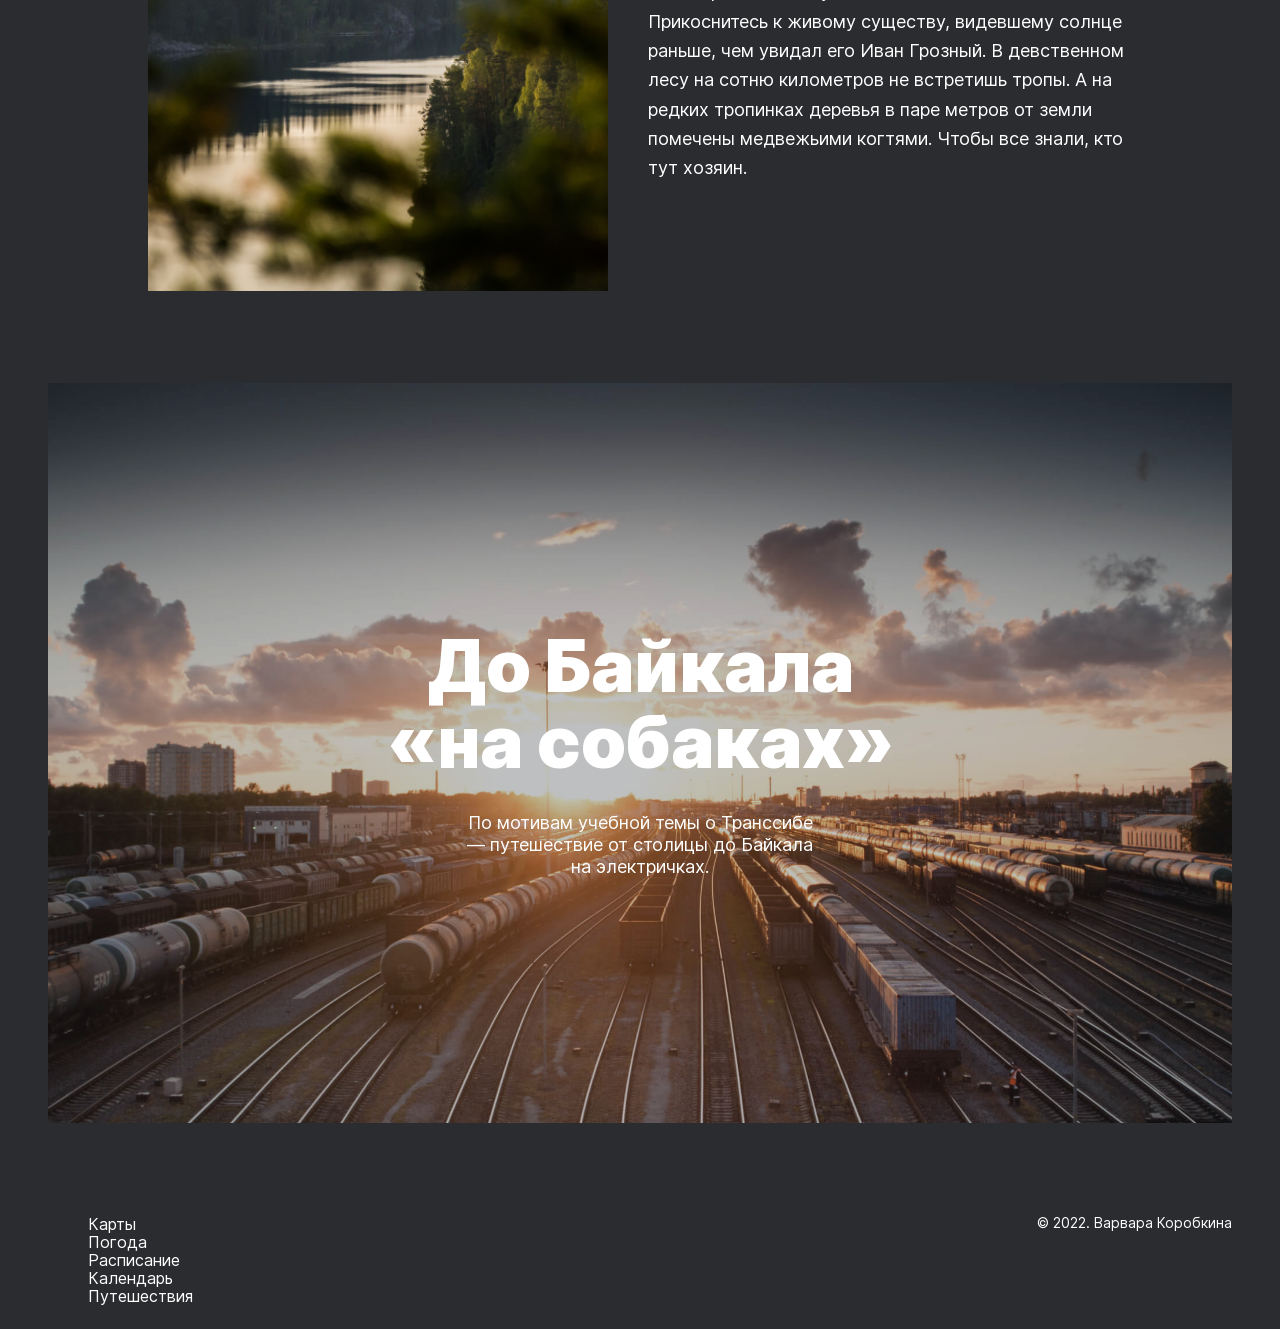
==== commit 58ff0d38: "russian-travel" ====
--- a/index.html
+++ b/index.html
@@ -5,22 +5,25 @@
     <meta http-equiv="X-UA-Compatible" content="IE=edge">
     <meta name="viewport" content="width=device-width, initial-scale=1.0">
     <link rel="stylesheet" href="./pages/index.css">
-    <title>Russian-travel</title>
+    <title>Путешествуй по России</title>
 </head>
-<body class="background">
-  <div class="page">
+<body class="page">
     <header class="header">
       <div class="logo"></div>
-      <div class="header__lang-links">
-          <a class="header__lang-link header__lang-link_active" href="#">Ru</a>
-          <a class="header__lang-link" href="#">En</a>
-      </div>
-   </header>  
-    <section class="lead">
+      <ul class="header__lang-links">
+        <li><a class="header__lang-link header__lang-link_active" href="#">Ru</a></li>
+        <li><a class="header__lang-link" href="#">En</a></li>
+      </ul>
+    </header>
+    <main>
+     <section class="lead">
       <h1 class="lead__title">Путешествия по&nbsp;России</h1>
       <p class="lead__subtitle">Настоящая страна не в выпусках новостей, а здесь.</p>
-      <img class="lead__main-illustration" src="./images/lead__image.png" alt="Девушка лежит на нижней боковой полке поезда лицом к окну.">
-      <p class="lead__caption">ваша полка — верхняя</p>
+      <figure class="lead__figure">
+        <img class="lead__main-illustration" src="./images/lead__image.png" alt="Девушка лежит на нижней боковой полке поезда лицом к окну.">
+          <figcaption class="lead__caption">ваша полка — верхняя</figcaption>
+      </figure>
+      
     </section> 
     <section class="intro">
       <h2 class="intro__title">Чего мы там не&nbsp;видели?</h2>
@@ -31,36 +34,38 @@
         которая взяла в охапку троих детей, усадила их в свою «Ладу» и проехала 20 тысяч километров по родной стране. 
         Мы выбрали и описали некоторые интересные места, достойные вашего отпуска.</p>
       <ul class="intro__list">
-        <li class="intro__list-item">Часовых поясов 11</li>
-        <li class="intro__list-item">Объектов природного наследия ЮНЕСКО 12</li>
-        <li class="intro__list-item">Объектов культурного наследия ЮНЕСКО 16</li>
-        <li class="intro__list-item">Природных заповедников 105</li>
-        <li class="intro__list-item">Аэропортов 241</li>
+        <li class="intro__list-item">Часовых поясов <span class="intro__span-accent">11</span></li>
+        <li class="intro__list-item">Объектов природного наследия ЮНЕСКО <span class="intro__span-accent">12</span></li>
+        <li class="intro__list-item">Объектов культурного наследия ЮНЕСКО <span class="intro__span-accent">16</span></li>
+        <li class="intro__list-item">Природных заповедников <span class="intro__span-accent">105</span></li>
+        <li class="intro__list-item">Аэропортов <span class="intro__span-accent">241</span></li>
       </ul>
     </section>
-    <ul class="photo-grid">
-        <li><img class="photo-grid__item" src="./images/1__item.png" alt="Вид из окна поезда."></li>
-        <li><img class="photo-grid__item" src="./images/2__item.png" alt="Облака лежат на вершине горы."></li>
-        <li><img class="photo-grid__item" src="./images/3__item.png" alt="Собака на верхушке стога сена."></li>
-        <li><img class="photo-grid__item" src="./images/4__item.png" alt="Хвойный лес в тумане."></li>
-        <li><img class="photo-grid__item" src="./images/5__item.png" alt="Машина стоит на прозрачном льду."></li>
-        <li><img class="photo-grid__item" src="./images/6__item.png" alt="Пляж с красным песком."></li>
-        <li><img class="photo-grid__item" src="./images/7__item.png" alt="Заснеженные пики скалистых гор."></li>
-        <li><img class="photo-grid__item" src="./images/8__item.png" alt="Знак пешеходного перехода."></li>
-        <li><img class="photo-grid__item" src="./images/9__item.png" alt="Горный пейзаж."></li>
-        <li><img class="photo-grid__item" src="./images/10__item.png" alt="Вулкан."></li>
-        <li><img class="photo-grid__item" src="./images/11__item.png" alt="Высокий морской берег."></li>
-        <li><img class="photo-grid__item" src="./images/12__item.png" alt="Туман в скалистых горах."></li>
-    </ul>
-    <div class="places">
+    <section class="photo-grid">
+      <ul class="photo-grid__list">
+        <li><img class="photo-grid__list-item" src="./images/1__item.png" alt="Вид из окна поезда."></li>
+        <li><img class="photo-grid__list-item" src="./images/2__item.png" alt="Облака лежат на вершине горы."></li>
+        <li><img class="photo-grid__list-item" src="./images/3__item.png" alt="Собака на верхушке стога сена."></li>
+        <li><img class="photo-grid__list-item" src="./images/4__item.png" alt="Хвойный лес в тумане."></li>
+        <li><img class="photo-grid__list-item" src="./images/5__item.png" alt="Машина стоит на прозрачном льду."></li>
+        <li><img class="photo-grid__list-item" src="./images/6__item.png" alt="Пляж с красным песком."></li>
+        <li><img class="photo-grid__list-item" src="./images/7__item.png" alt="Заснеженные пики скалистых гор."></li>
+        <li><img class="photo-grid__list-item" src="./images/8__item.png" alt="Знак пешеходного перехода."></li>
+        <li><img class="photo-grid__list-item" src="./images/9__item.png" alt="Горный пейзаж."></li>
+        <li><img class="photo-grid__list-item" src="./images/10__item.png" alt="Вулкан."></li>
+        <li><img class="photo-grid__list-item" src="./images/11__item.png" alt="Высокий морской берег."></li>
+        <li><img class="photo-grid__list-item" src="./images/12__item.png" alt="Туман в скалистых горах."></li>
+      </ul>
+    </section>
+    <section class="places">
       <article class="place">
-        <h3 class="place__title">Куршская коса</h3>
+        <h2 class="place__title">Куршская коса</h2>
         <div class="place__website">
-          <a class="place__url-heading" href="#">URL</a>
+          <p class="place__url-heading">URL</p>
           <a class="place__link" href="http://park-kosa.ru">park-kosa.ru</a>
         </div>
         <img class="place__image" src="./images/kurshskaya-kosa__image.png" alt="Пейзаж Куршской косы.">
-        <div class="plase__text">
+        <div class="place__text">
           <p class="place__paragraph">Здесь, посреди лесов и песчаных дюн, вы сможете увидеть два водных горизонта — спокойного Куршского залива с одной стороны 
               и подёрнутого рябью волн Балтийского моря 
               с другой. Уникальная природная зона на краю российского анклава.</p>
@@ -71,13 +76,13 @@
         </div>
       </article>
       <article class="place">
-        <h3 class="place__title">Кольский</h3>
+        <h2 class="place__title">Кольский</h2>
         <div class="place__website">
-          <a class="place__url-heading" href="#">URL</a>
+          <p class="place__url-heading">URL</p>
           <a class="place__link" href="https://yourshot.nationalgeographic.com/photos/?keywords=kolskiy">National Geographic</a>
         </div>
         <img class="place__image" src="./images/kolskiy__image.png" alt="Пейзаж Кольского полуострова.">
-        <div class="plase__text">
+        <div class="place__text">
           <p class="place__paragraph">Почти весь полуостров находится за Полярным кругом. Саамская тундра, от которой на юг — 
               тайга, а на север — Ледовитый океан, прикидывающийся Баренцевым морем.</p>
           <p class="place__paragraph"> Возможно, вы смотрели Звягинцева и даже слышали историю арктического фестиваля 
@@ -87,13 +92,13 @@
         </div>
       </article>
       <article class="place">
-        <h3 class="place__title">Алтай</h3>
+        <h2 class="place__title">Алтай</h2>
         <div class="place__website">
-          <a class="place__url-heading" href="#">URL</a>
+          <p class="place__url-heading">URL</p>
           <a class="place__link" href="https://www.facebook.com/vera.bashmakova/posts/10156011613718822">Facebook</a>
         </div>
         <img class="place__image" src="./images/altay__image.png" alt="Сосны Алтая.">
-        <div class="plase__text">
+        <div class="place__text">
           <p class="place__paragraph">Алтай — одно из красивейших мест в России. 
              В первую очередь из-за гор: если ехать вдоль хребта, вы увидите склоны, усыпанные соснами, горные реки и озёра. А если вы откроете 
              в автомобиле окна, сможете познакомиться 
@@ -103,13 +108,13 @@
         </div>
       </article>
       <article class="place">
-        <h3 class="place__title">Зимний Байкал</h3>
+        <h2 class="place__title">Зимний Байкал</h2>
         <div class="place__website">
-          <a class="place__url-heading" href="#">URL</a>
+          <p class="place__url-heading">URL</p>
           <a class="place__link" href="https://vk.com/baikalmile">https://vk.com/baikalmile</a>
         </div>
         <img class="place__image" src="./images/zim-baykal__image.png" alt="Лёд Байкала.">
-        <div class="plase__text">
+        <div class="place__text">
           <p class="place__paragraph">Всем известен Байкал как крупнейшее озеро 
             в мире. Многие также знают, что это самый большой источник пресной воды и одно 
             из красивейших мест в России.</p>
@@ -121,13 +126,13 @@
         </div>
       </article>
       <article class="place">
-        <h3 class="place__title">Карелия</h3>
+        <h2 class="place__title">Карелия</h2>
         <div class="place__website">
-          <a class="place__url-heading" href="#">URL</a>
+          <p class="place__url-heading">URL</p>
           <a class="place__link" href="http://vodlozero.ru">http://vodlozero.ru/</a>
         </div>
         <img class="place__image" src="./images/kareliya__image.png" alt="Пейзаж Карелии.">
-        <div class="plase__text">
+        <div class="place__text">
           <p class="place__paragraph">Сибирь заканчивается не на Урале, а в Карелии: образующая тайгу сибирская лиственница не растёт западнее Водлозера. 
               Зато здесь она вымахивает на 30 метров — леса карельских национальных парков из-за непроходимых болот никогда не знали топора. 
               Некоторым соснам уже больше чем полтысячелетия. Прикоснитесь к живому существу, видевшему солнце раньше, чем увидал его Иван Грозный. 
@@ -135,23 +140,25 @@
               Чтобы все знали, кто тут хозяин.</p>
         </div>
       </article>
-    </div>
+    </section>
       <section class="cover">
         <a class="cover__link" href="https://stampsy.com/na-elektrichkakh-do-baikala">
           <h2 class="cover__title">До Байкала «на&nbsp;собаках»</h2>
           <p class="cover__subtitle">По мотивам учебной темы о Транссибе — путешествие от столицы до Байкала на электричках.</p>
         </a>
       </section>
-      <footer class="footer">
+    </main>
+    <footer class="footer">
         <nav class="footer__navigation">
-            <a class="footer__link" href="https://yandex.ru/maps">Карты</a>
-            <a class="footer__link" href="https://yandex.ru/pogoda">Погода</a>
-            <a class="footer__link" href="https://rasp.yandex.ru">Расписание</a>
-            <a class="footer__link" href="https://calendar.yandex.ru">Календарь</a>
-            <a class="footer__link" href="https://travel.yandex.ru">Путешествия</a>
+          <ul class="footer__list">
+            <li><a class="footer__link" href="https://yandex.ru/maps">Карты</a></li>
+            <li><a class="footer__link" href="https://yandex.ru/pogoda">Погода</a></li>
+            <li><a class="footer__link" href="https://rasp.yandex.ru">Расписание</a></li>
+            <li><a class="footer__link" href="https://calendar.yandex.ru">Календарь</a></li>
+            <li><a class="footer__link" href="https://travel.yandex.ru">Путешествия</a></li>
+          </ul>
         </nav>
         <p class="footer__copyright">&copy; 2022. Варвара Коробкина</p>
-      </footer>
-  </div>
+    </footer>
 </body>
 </html>
--- a/pages/index.css
+++ b/pages/index.css
@@ -1,26 +1,29 @@
 @import url(../vendor/normalize.css);
 @import url(../vendor/font/Inter-3.19/Inter_Web/inter.css);
 @import url(../blocks/root/root.css);
+@import url(../blocks/logo/logo.css);
 @import url(../blocks/header/header.css);
-@import url(../blocks/header/logo/logo.css);
 @import url(../blocks/header/__lang-links/header__lang-links.css);
 @import url(../blocks/header/__lang-link/header__lang-link.css);
-@import url(../blocks/header/__lang-link/__lang-link_active/header__lang-link_active.css);
+@import url(../blocks/header/__lang-link/_active/header__lang-link_active.css);
 
 @import url(../blocks/lead/lead.css);
 @import url(../blocks/lead/__title/lead__title.css);
 @import url(../blocks/lead/__subtitle/lead__subtitle.css);
+@import url(../blocks/lead/__figure/lead__figure.css);
 @import url(../blocks/lead/__main-illustration/lead__main-illustration.css);
 @import url(../blocks/lead/__caption/lead__caption.css);
 
 @import url(../blocks/intro/intro.css);
 @import url(../blocks/intro/__title/intro__title.css);
 @import url(../blocks/intro/__text/intro__text.css);
+@import url(../blocks/intro/__span-accent/intro__span-accent.css);
 @import url(../blocks/intro/__list/intro__list.css);
-@import url(../blocks/intro/__item/intro__list-item.css);
+@import url(../blocks/intro/__list-item/intro__list-item.css);
 
 @import url(../blocks/photo-grid/photo-grid.css);
-@import url(../blocks/photo-grid/__item/photo-grid__item.css);
+@import url(../blocks/photo-grid/__list/photo-grid__list.css);
+@import url(../blocks/photo-grid/__list-item/photo-grid__list-item.css);
 
 @import url(../blocks/places/places.css);
 @import url(../blocks/place/place.css);
@@ -39,5 +42,6 @@
 
 @import url(../blocks/footer/footer.css);
 @import url(../blocks/footer/__navigation/footer__navigation.css);
+@import url(../blocks/footer/__list/footer__list.css);
 @import url(../blocks/footer/__link/footer__link.css);
 @import url(../blocks/footer/__copyright/footer__copyright.css);
